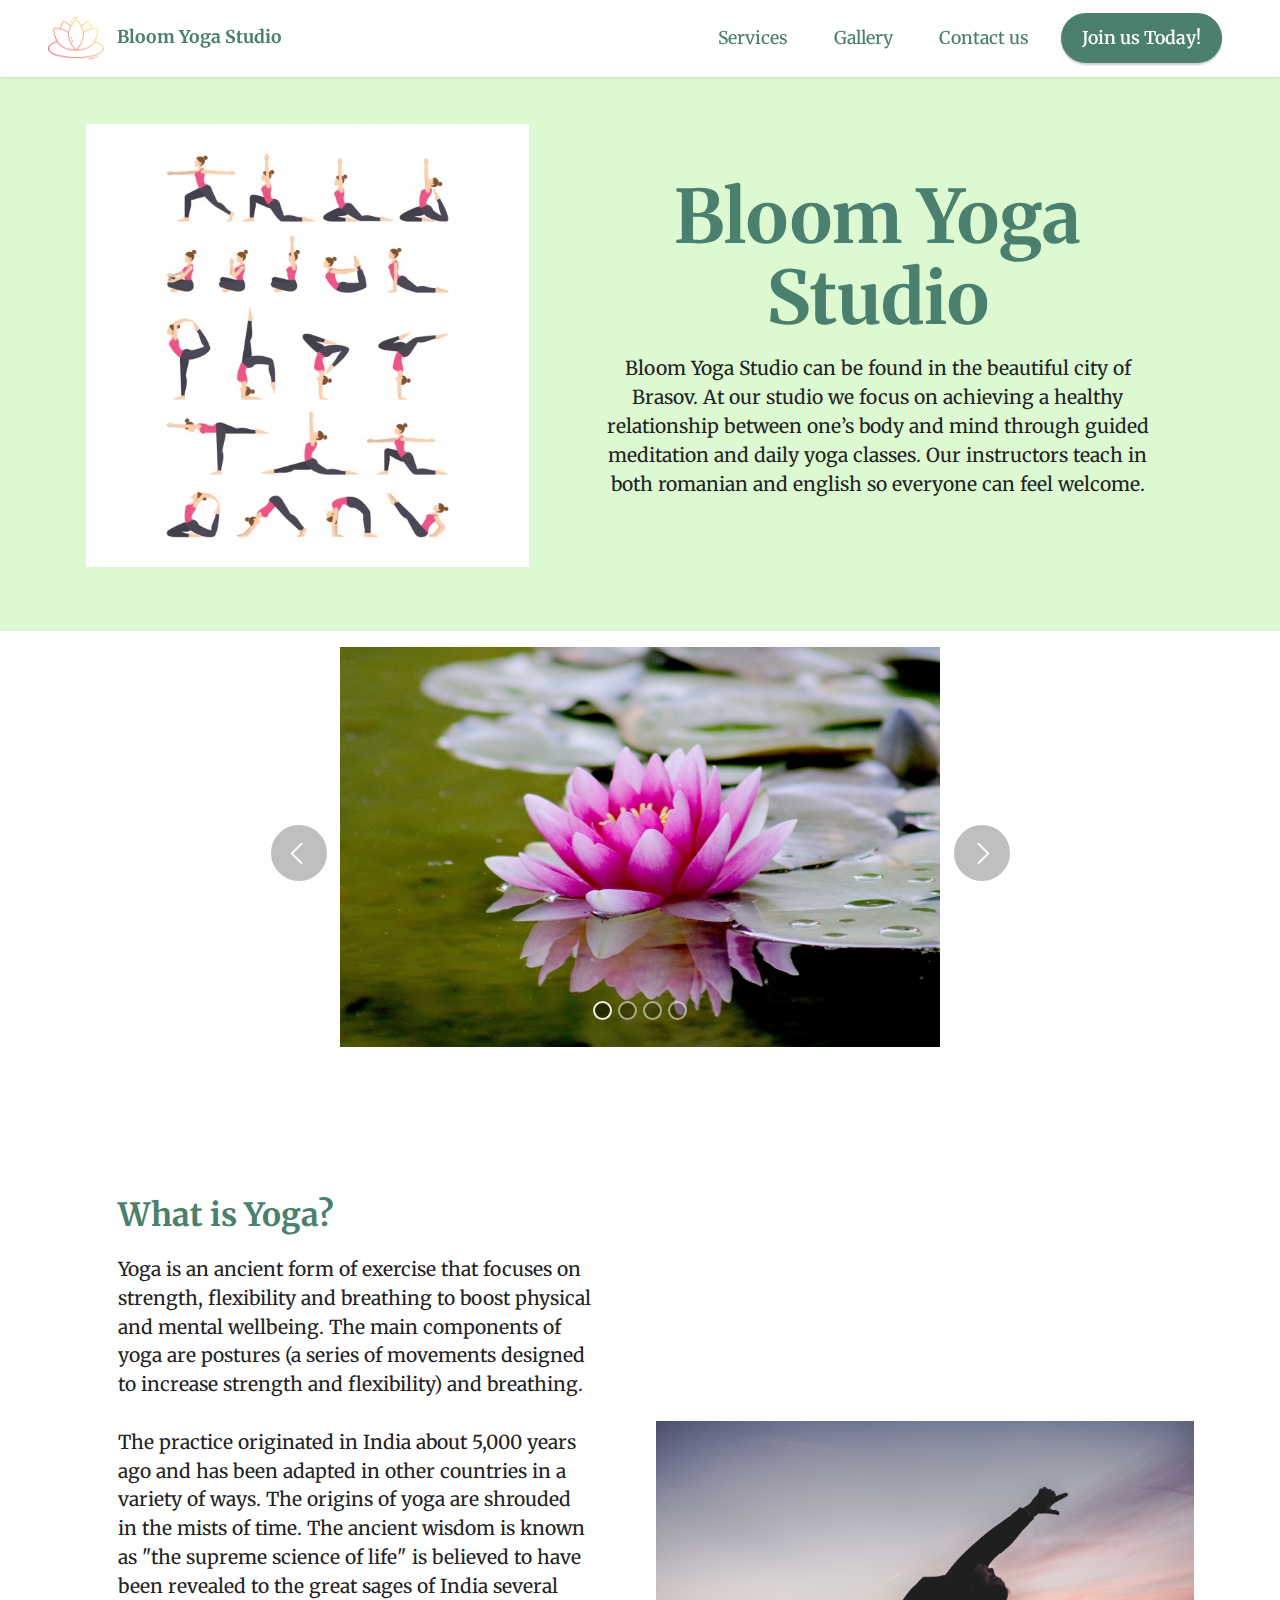
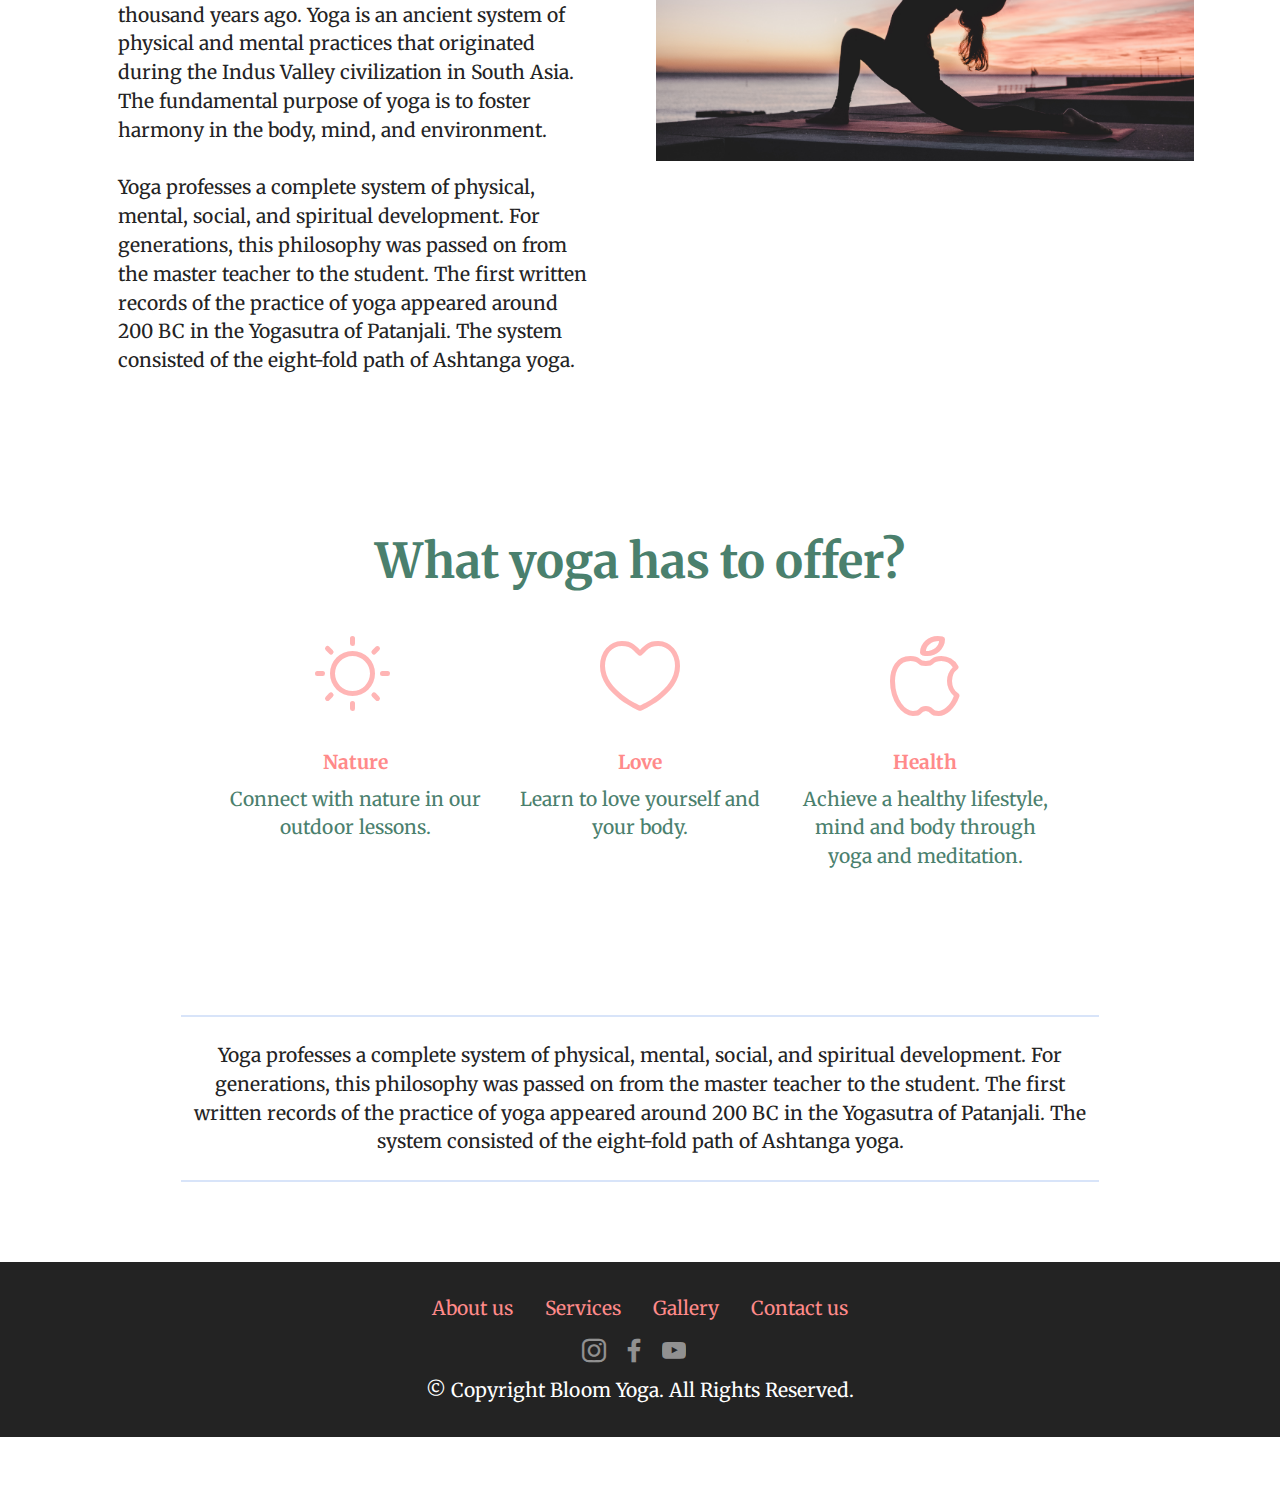
==== index.html @ 07d5ece6 "Add files via upload" ====
<!DOCTYPE html>
<html  >
<head>
  <!-- Site made with Mobirise Website Builder v5.5.8, https://mobirise.com -->
  <meta charset="UTF-8">
  <meta http-equiv="X-UA-Compatible" content="IE=edge">
  <meta name="generator" content="Mobirise v5.5.8, mobirise.com">
  <meta name="viewport" content="width=device-width, initial-scale=1, minimum-scale=1">
  <link rel="shortcut icon" href="assets/images/water-lily-1.png" type="image/x-icon">
  <meta name="description" content="">
  
  
  <title>Home</title>
  <link rel="stylesheet" href="assets/web/assets/mobirise-icons2/mobirise2.css">
  <link rel="stylesheet" href="assets/web/assets/mobirise-icons-bold/mobirise-icons-bold.css">
  <link rel="stylesheet" href="assets/bootstrap/css/bootstrap.min.css">
  <link rel="stylesheet" href="assets/bootstrap/css/bootstrap-grid.min.css">
  <link rel="stylesheet" href="assets/bootstrap/css/bootstrap-reboot.min.css">
  <link rel="stylesheet" href="assets/dropdown/css/style.css">
  <link rel="stylesheet" href="assets/socicon/css/styles.css">
  <link rel="stylesheet" href="assets/theme/css/style.css">
  <link rel="preload" href="https://fonts.googleapis.com/css?family=Merriweather:300,300i,400,400i,700,700i,900,900i&display=swap" as="style" onload="this.onload=null;this.rel='stylesheet'">
  <noscript><link rel="stylesheet" href="https://fonts.googleapis.com/css?family=Merriweather:300,300i,400,400i,700,700i,900,900i&display=swap"></noscript>
  <link rel="preload" as="style" href="assets/mobirise/css/mbr-additional.css"><link rel="stylesheet" href="assets/mobirise/css/mbr-additional.css" type="text/css">
  
  
  
  
</head>
<body>
  
  <section data-bs-version="5.1" class="menu menu2 cid-sU1NS7PxxL" once="menu" id="menu2-5">
    
    <nav class="navbar navbar-dropdown navbar-fixed-top navbar-expand-lg">
        <div class="container-fluid">
            <div class="navbar-brand">
                <span class="navbar-logo">
                    <a href="index.html">
                        <img src="assets/images/water-lily-2.png" alt="logo" style="height: 3.5rem;">
                    </a>
                </span>
                <span class="navbar-caption-wrap"><a class="navbar-caption text-info text-primary display-4" href="index.html">Bloom Yoga Studio</a></span>
            </div>
            <button class="navbar-toggler" type="button" data-toggle="collapse" data-bs-toggle="collapse" data-target="#navbarSupportedContent" data-bs-target="#navbarSupportedContent" aria-controls="navbarNavAltMarkup" aria-expanded="false" aria-label="Toggle navigation">
                <div class="hamburger">
                    <span></span>
                    <span></span>
                    <span></span>
                    <span></span>
                </div>
            </button>
            <div class="collapse navbar-collapse" id="navbarSupportedContent">
                <ul class="navbar-nav nav-dropdown" data-app-modern-menu="true"><li class="nav-item"><a class="nav-link link text-info display-4" href="services.html">
                            Services</a></li><li class="nav-item"><a class="nav-link link text-info display-4" href="page2.html">Gallery</a></li>
                    <li class="nav-item"><a class="nav-link link text-info display-4" href="page3.html">Contact us</a>
                    </li></ul>
                
                <div class="navbar-buttons mbr-section-btn"><a class="btn btn-primary display-4" href="services.html#form2-14">Join us Today!</a></div>
            </div>
        </div>
    </nav>
</section>

<section data-bs-version="5.1" class="header11 cid-sU1NnwanfU" id="header11-1">

    

    

    <div class="container">
        <div class="row justify-content-center">
            <div class="col-12 col-md-5 image-wrapper">
                <img class="w-100" src="assets/images/patratyoga-1.jpg" alt="Yoga">
            </div>
            <div class="col-12 col-md">
                <div class="text-wrapper text-center">
                    <h1 class="mbr-section-title mbr-fonts-style mb-3 display-1"><strong>Bloom Yoga Studio</strong></h1>
                    <p class="mbr-text mbr-fonts-style display-7">Bloom Yoga Studio can be found in the beautiful city of Brasov. At our studio we focus on achieving a healthy relationship between one’s body and mind through guided meditation and daily yoga classes. Our instructors teach in both romanian and english so everyone can feel welcome.</p>
                    
                </div>
            </div>
        </div>
    </div>
</section>

<section data-bs-version="5.1" class="slider2 cid-sUjmebfvHD" id="slider2-e">
    

    
    <div class="container">
        <div class="row justify-content-center">
            <div class="col-12 col-md-9">
                <div class="carousel slide carousel-fade" id="sUqvyqzaUQ" data-interval="5000" data-bs-interval="5000">
                    
                    <ol class="carousel-indicators">
                        <li data-slide-to="0" data-bs-slide-to="0" class="active" data-target="#sUqvyqzaUQ" data-bs-target="#sUqvyqzaUQ"></li><li data-slide-to="1" data-bs-slide-to="1" class="" data-target="#sUqvyqzaUQ" data-bs-target="#sUqvyqzaUQ"></li><li data-slide-to="2" data-bs-slide-to="2" class="" data-target="#sUqvyqzaUQ" data-bs-target="#sUqvyqzaUQ"></li><li data-slide-to="3" data-bs-slide-to="3" class="" data-target="#sUqvyqzaUQ" data-bs-target="#sUqvyqzaUQ"></li>
                        
                        
                    </ol>
                    <div class="carousel-inner">
                        <div class="carousel-item slider-image item active">
                            <div class="item-wrapper">
                                <img class="d-block w-100" src="assets/images/carusel1.jpg" data-slide-to="0" data-bs-slide-to="0">
                                
                            </div>
                        </div><div class="carousel-item slider-image item">
                            <div class="item-wrapper">
                                <img class="d-block w-100" src="assets/images/carusel2.jpg" data-slide-to="1" data-bs-slide-to="1">
                                
                            </div>
                        </div><div class="carousel-item slider-image item">
                            <div class="item-wrapper">
                                <img class="d-block w-100" src="assets/images/carusel3.jpg" data-slide-to="2" data-bs-slide-to="2">
                                
                            </div>
                        </div><div class="carousel-item slider-image item">
                            <div class="item-wrapper">
                                <img class="d-block w-100" src="assets/images/carusel4.jpg" data-slide-to="3" data-bs-slide-to="3">
                                
                            </div>
                        </div>
                        
                        
                    </div>
                    <a class="carousel-control carousel-control-prev" role="button" data-slide="prev" data-bs-slide="prev" href="#sUqvyqzaUQ">
                        <span class="mobi-mbri mobi-mbri-arrow-prev" aria-hidden="true"></span>
                        <span class="sr-only visually-hidden">Previous</span>
                    </a>
                    <a class="carousel-control carousel-control-next" role="button" data-slide="next" data-bs-slide="next" href="#sUqvyqzaUQ">
                        <span class="mobi-mbri mobi-mbri-arrow-next" aria-hidden="true"></span>
                        <span class="sr-only visually-hidden">Next</span>
                    </a>
                </div>
            </div>
        </div>
    </div>
</section>

<section data-bs-version="5.1" class="image2 cid-sU1SPHP1Sl" id="image2-a">
    

    

    <div class="container">
        <div class="row align-items-center">
            <div class="col-12 col-lg-6">
                <div class="image-wrapper">
                    <img src="assets/images/kike-vega-f2qh3yjz6jk-unsplash.jpg" alt="Yoga- Photo by kike vega on Unsplash">
                    
                </div>
            </div>
            <div class="col-12 col-lg">
                <div class="text-wrapper">
                    <h3 class="mbr-section-title mbr-fonts-style mb-3 display-5"><strong>What is Yoga?</strong></h3>
                    <p class="mbr-text mbr-fonts-style display-7">Yoga is an ancient form of exercise that focuses on strength, flexibility and breathing to boost physical and mental wellbeing. The main components of yoga are postures (a series of movements designed to increase strength and flexibility) and breathing.<br><br>The practice originated in India about 5,000 years ago and has been adapted in other countries in a variety of ways. The origins of yoga are shrouded in the mists of time. The ancient wisdom is known as "the supreme science of life" is believed to have been revealed to the great sages of India several thousand years ago. Yoga is an ancient system of physical and mental practices that originated during the Indus Valley civilization in South Asia. The fundamental purpose of yoga is to foster harmony in the body, mind, and environment.
<br>
<br>Yoga professes a complete system of physical, mental, social, and spiritual development. For generations, this philosophy was passed on from the master teacher to the student. The first written records of the practice of yoga appeared around 200 BC in the Yogasutra of Patanjali. The system consisted of the eight-fold path of Ashtanga yoga.<br></p>
                </div>
            </div>
        </div>
    </div>
</section>

<section data-bs-version="5.1" class="features1 cid-sUpK3IxAsG" id="features1-13">
    

    
    <div class="container">
        <div class="row">
            <div class="col-12 col-lg-9">
                <h3 class="mbr-section-title mbr-fonts-style align-center mb-0 display-2"><strong>What yoga has to offer?</strong></h3>
                
            </div>
        </div>
        <div class="row">
            <div class="card col-12 col-md-6 col-lg-3">
                <div class="card-wrapper">
                    <div class="card-box align-center">
                        <div class="iconfont-wrapper">
                            <span class="mbr-iconfont mbrib-sun"></span>
                        </div>
                        <h5 class="card-title mbr-fonts-style display-7"><strong>Nature</strong></h5>
                        <p class="card-text mbr-fonts-style display-7">Connect with nature in our outdoor lessons.</p>
                    </div>
                </div>
            </div>
            <div class="card col-12 col-md-6 col-lg-3">
                <div class="card-wrapper">
                    <div class="card-box align-center">
                        <div class="iconfont-wrapper">
                            <span class="mbr-iconfont mbrib-hearth"></span>
                        </div>
                        <h5 class="card-title mbr-fonts-style display-7"><strong>Love</strong></h5>
                        <p class="card-text mbr-fonts-style display-7">Learn to love yourself and your body.</p>
                    </div>
                </div>
            </div>
            <div class="card col-12 col-md-6 col-lg-3">
                <div class="card-wrapper">
                    <div class="card-box align-center">
                        <div class="iconfont-wrapper">
                            <span class="mbr-iconfont mbrib-apple"></span>
                        </div>
                        <h5 class="card-title mbr-fonts-style display-7"><strong>Health</strong></h5>
                        <p class="card-text mbr-fonts-style display-7">Achieve a healthy lifestyle, mind and body through yoga and meditation.</p>
                    </div>
                </div>
            </div>
            
        </div>
    </div>
</section>

<section data-bs-version="5.1" class="content6 cid-sU1SVq3In4" id="content6-b">
    
    <div class="container">
        <div class="row justify-content-center">
            <div class="col-md-12 col-lg-10">
                <hr class="line">
                <p class="mbr-text align-center mbr-fonts-style my-4 display-7">Yoga professes a complete system of physical, mental, social, and spiritual development. For generations, this philosophy was passed on from the master teacher to the student. The first written records of the practice of yoga appeared around 200 BC in the Yogasutra of Patanjali. The system consisted of the eight-fold path of Ashtanga yoga.</p>
                <hr class="line">
            </div>
        </div>
    </div>
</section>

<section data-bs-version="5.1" class="footer3 cid-sUjy72BoHW" once="footers" id="footer3-t">

    

    

    <div class="container">
        <div class="media-container-row align-center mbr-white">
            <div class="row row-links">
                <ul class="foot-menu">
                    
                    
                    
                    
                    
                <li class="foot-menu-item mbr-fonts-style display-7">
                        <a class="text-danger" href="index.html" target="_blank">About us</a>
                    </li><li class="foot-menu-item mbr-fonts-style display-7">
                        <a class="text-danger" href="services.html" target="_blank">Services</a>
                    </li><li class="foot-menu-item mbr-fonts-style display-7"><a href="page2.html" class="text-danger">Gallery</a></li><li class="foot-menu-item mbr-fonts-style display-7"><a href="page3.html" class="text-danger">Contact us</a><br></li></ul>
            </div>
            <div class="row social-row">
                <div class="social-list align-right pb-2">
                    
                    
                    
                    
                    
                    
                <div class="soc-item">
                        <a href="https://www.instagram.com/yoga/?hl=en" target="_blank">
                            <span class="mbr-iconfont mbr-iconfont-social socicon-instagram socicon"></span>
                        </a>
                    </div><div class="soc-item">
                        <a href="https://www.facebook.com/yogawithadriene" target="_blank">
                            <span class="mbr-iconfont mbr-iconfont-social socicon-facebook socicon"></span>
                        </a>
                    </div><div class="soc-item">
                        <a href="https://www.youtube.com/watch?v=XLk5yks9c_Q" target="_blank">
                            <span class="mbr-iconfont mbr-iconfont-social socicon-youtube socicon"></span>
                        </a>
                    </div></div>
            </div>
            <div class="row row-copirayt">
                <p class="mbr-text mb-0 mbr-fonts-style mbr-white align-center display-7">
                    © Copyright Bloom Yoga. All Rights Reserved.
                </p>
            </div>
        </div>
    </div>
</section><section style="background-color: #fff; font-family: -apple-system, BlinkMacSystemFont, 'Segoe UI', 'Roboto', 'Helvetica Neue', Arial, sans-serif; color:#aaa; font-size:12px; padding: 0; align-items: center; display: flex;"><a href="https://mobirise.site/p" style="flex: 1 1; height: 3rem; padding-left: 1rem;"></a><p style="flex: 0 0 auto; margin:0; padding-right:1rem;"><a href="https://mobirise.site/k" style="color:#aaa;"></a></p></section><script src="assets/bootstrap/js/bootstrap.bundle.min.js"></script>  <script src="assets/smoothscroll/smooth-scroll.js"></script>  <script src="assets/ytplayer/index.js"></script>  <script src="assets/dropdown/js/navbar-dropdown.js"></script>  <script src="assets/theme/js/script.js"></script>  
  
  
</body>
</html>
---- assets/web/assets/mobirise-icons2/mobirise2.css ----
@font-face {
  font-family: 'Moririse2';
  font-display: swap;
  src:  url('mobirise2.eot?f2bix4');
  src:  url('mobirise2.eot?f2bix4#iefix') format('embedded-opentype'),
    url('mobirise2.ttf?f2bix4') format('truetype'),
    url('mobirise2.woff?f2bix4') format('woff'),
    url('mobirise2.svg?f2bix4#mobirise2') format('svg');
  font-weight: normal;
  font-style: normal;
}

[class^="mobi-"], [class*=" mobi-"] {
  /* use !important to prevent issues with browser extensions that change fonts */
  font-family: 'Moririse2' !important;
  speak: none;
  font-style: normal;
  font-weight: normal;
  font-variant: normal;
  text-transform: none;
  line-height: 1;

  /* Better Font Rendering =========== */
  -webkit-font-smoothing: antialiased;
  -moz-osx-font-smoothing: grayscale;
}

.mobi-mbri-add-submenu:before {
  content: "\e900";
}
.mobi-mbri-alert:before {
  content: "\e901";
}
.mobi-mbri-align-center:before {
  content: "\e902";
}
.mobi-mbri-align-justify:before {
  content: "\e903";
}
.mobi-mbri-align-left:before {
  content: "\e904";
}
.mobi-mbri-align-right:before {
  content: "\e905";
}
.mobi-mbri-android:before {
  content: "\e906";
}
.mobi-mbri-apple:before {
  content: "\e907";
}
.mobi-mbri-arrow-down:before {
  content: "\e908";
}
.mobi-mbri-arrow-next:before {
  content: "\e909";
}
.mobi-mbri-arrow-prev:before {
  content: "\e90a";
}
.mobi-mbri-arrow-up:before {
  content: "\e90b";
}
.mobi-mbri-bold:before {
  content: "\e90c";
}
.mobi-mbri-bookmark:before {
  content: "\e90d";
}
.mobi-mbri-bootstrap:before {
  content: "\e90e";
}
.mobi-mbri-briefcase:before {
  content: "\e90f";
}
.mobi-mbri-browse:before {
  content: "\e910";
}
.mobi-mbri-bulleted-list:before {
  content: "\e911";
}
.mobi-mbri-calendar:before {
  content: "\e912";
}
.mobi-mbri-camera:before {
  content: "\e913";
}
.mobi-mbri-cart-add:before {
  content: "\e914";
}
.mobi-mbri-cart-full:before {
  content: "\e915";
}
.mobi-mbri-cash:before {
  content: "\e916";
}
.mobi-mbri-change-style:before {
  content: "\e917";
}
.mobi-mbri-chat:before {
  content: "\e918";
}
.mobi-mbri-clock:before {
  content: "\e919";
}
.mobi-mbri-close:before {
  content: "\e91a";
}
.mobi-mbri-cloud:before {
  content: "\e91b";
}
.mobi-mbri-code:before {
  content: "\e91c";
}
.mobi-mbri-contact-form:before {
  content: "\e91d";
}
.mobi-mbri-credit-card:before {
  content: "\e91e";
}
.mobi-mbri-cursor-click:before {
  content: "\e91f";
}
.mobi-mbri-cust-feedback:before {
  content: "\e920";
}
.mobi-mbri-database:before {
  content: "\e921";
}
.mobi-mbri-delivery:before {
  content: "\e922";
}
.mobi-mbri-desktop:before {
  content: "\e923";
}
.mobi-mbri-devices:before {
  content: "\e924";
}
.mobi-mbri-down:before {
  content: "\e925";
}
.mobi-mbri-download-2:before {
  content: "\e926";
}
.mobi-mbri-download:before {
  content: "\e927";
}
.mobi-mbri-drag-n-drop-2:before {
  content: "\e928";
}
.mobi-mbri-drag-n-drop:before {
  content: "\e929";
}
.mobi-mbri-edit-2:before {
  content: "\e92a";
}
.mobi-mbri-edit:before {
  content: "\e92b";
}
.mobi-mbri-error:before {
  content: "\e92c";
}
.mobi-mbri-extension:before {
  content: "\e92d";
}
.mobi-mbri-features:before {
  content: "\e92e";
}
.mobi-mbri-file:before {
  content: "\e92f";
}
.mobi-mbri-flag:before {
  content: "\e930";
}
.mobi-mbri-folder:before {
  content: "\e931";
}
.mobi-mbri-gift:before {
  content: "\e932";
}
.mobi-mbri-github:before {
  content: "\e933";
}
.mobi-mbri-globe-2:before {
  content: "\e934";
}
.mobi-mbri-globe:before {
  content: "\e935";
}
.mobi-mbri-growing-chart:before {
  content: "\e936";
}
.mobi-mbri-hearth:before {
  content: "\e937";
}
.mobi-mbri-help:before {
  content: "\e938";
}
.mobi-mbri-home:before {
  content: "\e939";
}
.mobi-mbri-hot-cup:before {
  content: "\e93a";
}
.mobi-mbri-idea:before {
  content: "\e93b";
}
.mobi-mbri-image-gallery:before {
  content: "\e93c";
}
.mobi-mbri-image-slider:before {
  content: "\e93d";
}
.mobi-mbri-info:before {
  content: "\e93e";
}
.mobi-mbri-italic:before {
  content: "\e93f";
}
.mobi-mbri-key:before {
  content: "\e940";
}
.mobi-mbri-laptop:before {
  content: "\e941";
}
.mobi-mbri-layers:before {
  content: "\e942";
}
.mobi-mbri-left-right:before {
  content: "\e943";
}
.mobi-mbri-left:before {
  content: "\e944";
}
.mobi-mbri-letter:before {
  content: "\e945";
}
.mobi-mbri-like:before {
  content: "\e946";
}
.mobi-mbri-link:before {
  content: "\e947";
}
.mobi-mbri-lock:before {
  content: "\e948";
}
.mobi-mbri-login:before {
  content: "\e949";
}
.mobi-mbri-logout:before {
  content: "\e94a";
}
.mobi-mbri-magic-stick:before {
  content: "\e94b";
}
.mobi-mbri-map-pin:before {
  content: "\e94c";
}
.mobi-mbri-menu:before {
  content: "\e94d";
}
.mobi-mbri-mobile-2:before {
  content: "\e94e";
}
.mobi-mbri-mobile-horizontal:before {
  content: "\e94f";
}
.mobi-mbri-mobile:before {
  content: "\e950";
}
.mobi-mbri-mobirise:before {
  content: "\e951";
}
.mobi-mbri-more-horizontal:before {
  content: "\e952";
}
.mobi-mbri-more-vertical:before {
  content: "\e953";
}
.mobi-mbri-music:before {
  content: "\e954";
}
.mobi-mbri-new-file:before {
  content: "\e955";
}
.mobi-mbri-numbered-list:before {
  content: "\e956";
}
.mobi-mbri-opened-folder:before {
  content: "\e957";
}
.mobi-mbri-pages:before {
  content: "\e958";
}
.mobi-mbri-paper-plane:before {
  content: "\e959";
}
.mobi-mbri-paperclip:before {
  content: "\e95a";
}
.mobi-mbri-phone:before {
  content: "\e95b";
}
.mobi-mbri-photo:before {
  content: "\e95c";
}
.mobi-mbri-photos:before {
  content: "\e95d";
}
.mobi-mbri-pin:before {
  content: "\e95e";
}
.mobi-mbri-play:before {
  content: "\e95f";
}
.mobi-mbri-plus:before {
  content: "\e960";
}
.mobi-mbri-preview:before {
  content: "\e961";
}
.mobi-mbri-print:before {
  content: "\e962";
}
.mobi-mbri-protect:before {
  content: "\e963";
}
.mobi-mbri-question:before {
  content: "\e964";
}
.mobi-mbri-quote-left:before {
  content: "\e965";
}
.mobi-mbri-quote-right:before {
  content: "\e966";
}
.mobi-mbri-redo:before {
  content: "\e967";
}
.mobi-mbri-refresh:before {
  content: "\e968";
}
.mobi-mbri-responsive-2:before {
  content: "\e969";
}
.mobi-mbri-responsive:before {
  content: "\e96a";
}
.mobi-mbri-right:before {
  content: "\e96b";
}
.mobi-mbri-rocket:before {
  content: "\e96c";
}
.mobi-mbri-sad-face:before {
  content: "\e96d";
}
.mobi-mbri-sale:before {
  content: "\e96e";
}
.mobi-mbri-save:before {
  content: "\e96f";
}
.mobi-mbri-search:before {
  content: "\e970";
}
.mobi-mbri-setting-2:before {
  content: "\e971";
}
.mobi-mbri-setting-3:before {
  content: "\e972";
}
.mobi-mbri-setting:before {
  content: "\e973";
}
.mobi-mbri-share:before {
  content: "\e974";
}
.mobi-mbri-shopping-bag:before {
  content: "\e975";
}
.mobi-mbri-shopping-basket:before {
  content: "\e976";
}
.mobi-mbri-shopping-cart:before {
  content: "\e977";
}
.mobi-mbri-sites:before {
  content: "\e978";
}
.mobi-mbri-smile-face:before {
  content: "\e979";
}
.mobi-mbri-speed:before {
  content: "\e97a";
}
.mobi-mbri-star:before {
  content: "\e97b";
}
.mobi-mbri-success:before {
  content: "\e97c";
}
.mobi-mbri-sun:before {
  content: "\e97d";
}
.mobi-mbri-sun2:before {
  content: "\e97e";
}
.mobi-mbri-tablet-vertical:before {
  content: "\e97f";
}
.mobi-mbri-tablet:before {
  content: "\e980";
}
.mobi-mbri-target:before {
  content: "\e981";
}
.mobi-mbri-timer:before {
  content: "\e982";
}
.mobi-mbri-to-ftp:before {
  content: "\e983";
}
.mobi-mbri-to-local-drive:before {
  content: "\e984";
}
.mobi-mbri-touch-swipe:before {
  content: "\e985";
}
.mobi-mbri-touch:before {
  content: "\e986";
}
.mobi-mbri-trash:before {
  content: "\e987";
}
.mobi-mbri-underline:before {
  content: "\e988";
}
.mobi-mbri-undo:before {
  content: "\e989";
}
.mobi-mbri-unlink:before {
  content: "\e98a";
}
.mobi-mbri-unlock:before {
  content: "\e98b";
}
.mobi-mbri-up-down:before {
  content: "\e98c";
}
.mobi-mbri-up:before {
  content: "\e98d";
}
.mobi-mbri-update:before {
  content: "\e98e";
}
.mobi-mbri-upload-2:before {
  content: "\e98f";
}
.mobi-mbri-upload:before {
  content: "\e990";
}
.mobi-mbri-user-2:before {
  content: "\e991";
}
.mobi-mbri-user:before {
  content: "\e992";
}
.mobi-mbri-users:before {
  content: "\e993";
}
.mobi-mbri-video-play:before {
  content: "\e994";
}
.mobi-mbri-video:before {
  content: "\e995";
}
.mobi-mbri-watch:before {
  content: "\e996";
}
.mobi-mbri-website-theme-2:before {
  content: "\e997";
}
.mobi-mbri-website-theme:before {
  content: "\e998";
}
.mobi-mbri-wifi:before {
  content: "\e999";
}
.mobi-mbri-windows:before {
  content: "\e99a";
}
.mobi-mbri-zoom-in:before {
  content: "\e99b";
}
.mobi-mbri-zoom-out:before {
  content: "\e99c";
}
---- assets/web/assets/mobirise-icons-bold/mobirise-icons-bold.css ----
@font-face {
  font-family: 'mobirise-icons-bold';
  font-display: swap;
  src:  url('mobirise-icons-bold.eot?m1l4yr');
  src:  url('mobirise-icons-bold.eot?m1l4yr#iefix') format('embedded-opentype'),
    url('mobirise-icons-bold.ttf?m1l4yr') format('truetype'),
    url('mobirise-icons-bold.woff?m1l4yr') format('woff'),
    url('mobirise-icons-bold.svg?m1l4yr#mobirise-icons-bold') format('svg');
  font-weight: normal;
  font-style: normal;
}

[class^="mbrib-"], [class*="mbrib-"] {
  /* use !important to prevent issues with browser extensions that change fonts */
  font-family: 'mobirise-icons-bold' !important;
  speak: none;
  font-style: normal;
  font-weight: normal;
  font-variant: normal;
  text-transform: none;
  line-height: 1;

  /* Better Font Rendering =========== */
  -webkit-font-smoothing: antialiased;
  -moz-osx-font-smoothing: grayscale;
}

.mbrib-add-submenu:before {
  content: "\e900";
}
.mbrib-alert:before {
  content: "\e901";
}
.mbrib-align-center:before {
  content: "\e902";
}
.mbrib-align-justify:before {
  content: "\e903";
}
.mbrib-align-left:before {
  content: "\e904";
}
.mbrib-align-right:before {
  content: "\e905";
}
.mbrib-android:before {
  content: "\e906";
}
.mbrib-apple:before {
  content: "\e907";
}
.mbrib-arrow-down:before {
  content: "\e908";
}
.mbrib-arrow-next:before {
  content: "\e909";
}
.mbrib-arrow-prev:before {
  content: "\e90a";
}
.mbrib-arrow-up:before {
  content: "\e90b";
}
.mbrib-bold:before {
  content: "\e90c";
}
.mbrib-bookmark:before {
  content: "\e90d";
}
.mbrib-bootstrap:before {
  content: "\e90e";
}
.mbrib-briefcase:before {
  content: "\e90f";
}
.mbrib-browse:before {
  content: "\e910";
}
.mbrib-bulleted-list:before {
  content: "\e911";
}
.mbrib-calendar:before {
  content: "\e912";
}
.mbrib-camera:before {
  content: "\e913";
}
.mbrib-cart-add:before {
  content: "\e914";
}
.mbrib-cart-full:before {
  content: "\e915";
}
.mbrib-cash:before {
  content: "\e916";
}
.mbrib-change-style:before {
  content: "\e917";
}
.mbrib-chat:before {
  content: "\e918";
}
.mbrib-clock:before {
  content: "\e919";
}
.mbrib-close:before {
  content: "\e91a";
}
.mbrib-cloud:before {
  content: "\e91b";
}
.mbrib-code:before {
  content: "\e91c";
}
.mbrib-contact-form:before {
  content: "\e91d";
}
.mbrib-credit-card:before {
  content: "\e91e";
}
.mbrib-cursor-click:before {
  content: "\e91f";
}
.mbrib-cust-feedback:before {
  content: "\e920";
}
.mbrib-database:before {
  content: "\e921";
}
.mbrib-delivery:before {
  content: "\e922";
}
.mbrib-desktop:before {
  content: "\e923";
}
.mbrib-devices:before {
  content: "\e924";
}
.mbrib-down:before {
  content: "\e925";
}
.mbrib-download:before {
  content: "\e926";
}
.mbrib-drag-n-drop:before {
  content: "\e927";
}
.mbrib-drag-n-drop2:before {
  content: "\e928";
}
.mbrib-edit:before {
  content: "\e929";
}
.mbrib-edit2:before {
  content: "\e92a";
}
.mbrib-error:before {
  content: "\e92b";
}
.mbrib-extension:before {
  content: "\e92c";
}
.mbrib-features:before {
  content: "\e92d";
}
.mbrib-file:before {
  content: "\e92e";
}
.mbrib-flag:before {
  content: "\e92f";
}
.mbrib-folder:before {
  content: "\e930";
}
.mbrib-gift:before {
  content: "\e931";
}
.mbrib-github:before {
  content: "\e932";
}
.mbrib-globe-2:before {
  content: "\e933";
}
.mbrib-globe:before {
  content: "\e934";
}
.mbrib-growing-chart:before {
  content: "\e935";
}
.mbrib-hearth:before {
  content: "\e936";
}
.mbrib-help:before {
  content: "\e937";
}
.mbrib-home:before {
  content: "\e938";
}
.mbrib-hot-cup:before {
  content: "\e939";
}
.mbrib-idea:before {
  content: "\e93a";
}
.mbrib-image-gallery:before {
  content: "\e93b";
}
.mbrib-image-slider:before {
  content: "\e93c";
}
.mbrib-info:before {
  content: "\e93d";
}
.mbrib-italic:before {
  content: "\e93e";
}
.mbrib-key:before {
  content: "\e93f";
}
.mbrib-laptop:before {
  content: "\e940";
}
.mbrib-layers:before {
  content: "\e941";
}
.mbrib-left-right:before {
  content: "\e942";
}
.mbrib-left:before {
  content: "\e943";
}
.mbrib-letter:before {
  content: "\e944";
}
.mbrib-like:before {
  content: "\e945";
}
.mbrib-link:before {
  content: "\e946";
}
.mbrib-lock:before {
  content: "\e947";
}
.mbrib-login:before {
  content: "\e948";
}
.mbrib-logout:before {
  content: "\e949";
}
.mbrib-magic-stick:before {
  content: "\e94a";
}
.mbrib-map-pin:before {
  content: "\e94b";
}
.mbrib-menu:before {
  content: "\e94c";
}
.mbrib-mobile:before {
  content: "\e94d";
}
.mbrib-mobile2:before {
  content: "\e94e";
}
.mbrib-mobirise:before {
  content: "\e94f";
}
.mbrib-more-horizontal:before {
  content: "\e950";
}
.mbrib-more-vertical:before {
  content: "\e951";
}
.mbrib-music:before {
  content: "\e952";
}
.mbrib-new-file:before {
  content: "\e953";
}
.mbrib-numbered-list:before {
  content: "\e954";
}
.mbrib-opened-folder:before {
  content: "\e955";
}
.mbrib-pages:before {
  content: "\e956";
}
.mbrib-paper-plane:before {
  content: "\e957";
}
.mbrib-paperclip:before {
  content: "\e958";
}
.mbrib-photo:before {
  content: "\e959";
}
.mbrib-photos:before {
  content: "\e95a";
}
.mbrib-pin:before {
  content: "\e95b";
}
.mbrib-play:before {
  content: "\e95c";
}
.mbrib-plus:before {
  content: "\e95d";
}
.mbrib-preview:before {
  content: "\e95e";
}
.mbrib-print:before {
  content: "\e95f";
}
.mbrib-protect:before {
  content: "\e960";
}
.mbrib-question:before {
  content: "\e961";
}
.mbrib-quote-left:before {
  content: "\e962";
}
.mbrib-quote-right:before {
  content: "\e963";
}
.mbrib-redo:before {
  content: "\e964";
}
.mbrib-refresh:before {
  content: "\e965";
}
.mbrib-responsive:before {
  content: "\e966";
}
.mbrib-right:before {
  content: "\e967";
}
.mbrib-rocket:before {
  content: "\e968";
}
.mbrib-sad-face:before {
  content: "\e969";
}
.mbrib-sale:before {
  content: "\e96a";
}
.mbrib-save:before {
  content: "\e96b";
}
.mbrib-search:before {
  content: "\e96c";
}
.mbrib-setting:before {
  content: "\e96d";
}
.mbrib-setting2:before {
  content: "\e96e";
}
.mbrib-setting3:before {
  content: "\e96f";
}
.mbrib-share:before {
  content: "\e970";
}
.mbrib-shopping-bag:before {
  content: "\e971";
}
.mbrib-shopping-basket:before {
  content: "\e972";
}
.mbrib-shopping-cart:before {
  content: "\e973";
}
.mbrib-sites:before {
  content: "\e974";
}
.mbrib-smile-face:before {
  content: "\e975";
}
.mbrib-speed:before {
  content: "\e976";
}
.mbrib-star:before {
  content: "\e977";
}
.mbrib-success:before {
  content: "\e978";
}
.mbrib-sun:before {
  content: "\e979";
}
.mbrib-sun2:before {
  content: "\e97a";
}
.mbrib-tablet-vertical:before {
  content: "\e97b";
}
.mbrib-tablet:before {
  content: "\e97c";
}
.mbrib-target:before {
  content: "\e97d";
}
.mbrib-timer:before {
  content: "\e97e";
}
.mbrib-to-ftp:before {
  content: "\e97f";
}
.mbrib-to-local-drive:before {
  content: "\e980";
}
.mbrib-touch-swipe:before {
  content: "\e981";
}
.mbrib-touch:before {
  content: "\e982";
}
.mbrib-trash:before {
  content: "\e983";
}
.mbrib-underline:before {
  content: "\e984";
}
.mbrib-undo:before {
  content: "\e985";
}
.mbrib-unlink:before {
  content: "\e986";
}
.mbrib-unlock:before {
  content: "\e987";
}
.mbrib-up-down:before {
  content: "\e988";
}
.mbrib-up:before {
  content: "\e989";
}
.mbrib-update:before {
  content: "\e98a";
}
.mbrib-upload:before {
  content: "\e98b";
}
.mbrib-user:before {
  content: "\e98c";
}
.mbrib-user2:before {
  content: "\e98d";
}
.mbrib-users:before {
  content: "\e98e";
}
.mbrib-video-play:before {
  content: "\e98f";
}
.mbrib-video:before {
  content: "\e990";
}
.mbrib-watch:before {
  content: "\e991";
}
.mbrib-website-theme:before {
  content: "\e992";
}
.mbrib-wifi:before {
  content: "\e993";
}
.mbrib-windows:before {
  content: "\e994";
}
.mbrib-zoom-out:before {
  content: "\e995";
}
---- assets/dropdown/css/style.css ----
.navbar-dropdown {
  left: 0;
  padding: 0;
  position: absolute;
  right: 0;
  top: 0;
  transition: all 0.45s ease;
  z-index: 1030;
  background: #282828; }
  .navbar-dropdown .navbar-logo {
    margin-right: 0.8rem;
    transition: margin 0.3s ease-in-out;
    vertical-align: middle; }
    .navbar-dropdown .navbar-logo img {
      height: 3.125rem;
      transition: all 0.3s ease-in-out; }
    .navbar-dropdown .navbar-logo.mbr-iconfont {
      font-size: 3.125rem;
      line-height: 3.125rem; }
  .navbar-dropdown .navbar-caption {
    font-weight: 700;
    white-space: normal;
    vertical-align: -4px;
    line-height: 3.125rem !important; }
    .navbar-dropdown .navbar-caption, .navbar-dropdown .navbar-caption:hover {
      color: inherit;
      text-decoration: none; }
  .navbar-dropdown .mbr-iconfont + .navbar-caption {
    vertical-align: -1px; }
  .navbar-dropdown.navbar-fixed-top {
    position: fixed; }
  .navbar-dropdown .navbar-brand span {
    vertical-align: -4px; }
  .navbar-dropdown.bg-color.transparent {
    background: none; }
  .navbar-dropdown.navbar-short .navbar-brand {
    padding: 0.625rem 0; }
    .navbar-dropdown.navbar-short .navbar-brand span {
      vertical-align: -1px; }
  .navbar-dropdown.navbar-short .navbar-caption {
    line-height: 2.375rem !important;
    vertical-align: -2px; }
  .navbar-dropdown.navbar-short .navbar-logo {
    margin-right: 0.5rem; }
    .navbar-dropdown.navbar-short .navbar-logo img {
      height: 2.375rem; }
    .navbar-dropdown.navbar-short .navbar-logo.mbr-iconfont {
      font-size: 2.375rem;
      line-height: 2.375rem; }
  .navbar-dropdown.navbar-short .mbr-table-cell {
    height: 3.625rem; }
  .navbar-dropdown .navbar-close {
    left: 0.6875rem;
    position: fixed;
    top: 0.75rem;
    z-index: 1000; }
  .navbar-dropdown .hamburger-icon {
    content: "";
    display: inline-block;
    vertical-align: middle;
    width: 16px;
    -webkit-box-shadow: 0 -6px 0 1px #282828,0 0 0 1px #282828,0 6px 0 1px #282828;
    -moz-box-shadow: 0 -6px 0 1px #282828,0 0 0 1px #282828,0 6px 0 1px #282828;
    box-shadow: 0 -6px 0 1px #282828,0 0 0 1px #282828,0 6px 0 1px #282828; }

.dropdown-menu .dropdown-toggle[data-toggle="dropdown-submenu"]::after {
  border-bottom: 0.35em solid transparent;
  border-left: 0.35em solid;
  border-right: 0;
  border-top: 0.35em solid transparent;
  margin-left: 0.3rem; }

.dropdown-menu .dropdown-item:focus {
  outline: 0; }

.nav-dropdown {
  font-size: 0.75rem;
  font-weight: 500;
  height: auto !important; }
  .nav-dropdown .nav-btn {
    padding-left: 1rem; }
  .nav-dropdown .link {
    margin: .667em 1.667em;
    font-weight: 500;
    padding: 0;
    transition: color .2s ease-in-out; }
    .nav-dropdown .link.dropdown-toggle {
      margin-right: 2.583em; }
      .nav-dropdown .link.dropdown-toggle::after {
        margin-left: .25rem;
        border-top: 0.35em solid;
        border-right: 0.35em solid transparent;
        border-left: 0.35em solid transparent;
        border-bottom: 0; }
      .nav-dropdown .link.dropdown-toggle[aria-expanded="true"] {
        margin: 0;
        padding: 0.667em 3.263em  0.667em 1.667em; }
  .nav-dropdown .link::after,
  .nav-dropdown .dropdown-item::after {
    color: inherit; }
  .nav-dropdown .btn {
    font-size: 0.75rem;
    font-weight: 700;
    letter-spacing: 0;
    margin-bottom: 0;
    padding-left: 1.25rem;
    padding-right: 1.25rem; }
  .nav-dropdown .dropdown-menu {
    border-radius: 0;
    border: 0;
    left: 0;
    margin: 0;
    padding-bottom: 1.25rem;
    padding-top: 1.25rem;
    position: relative; }
  .nav-dropdown .dropdown-submenu {
    margin-left: 0.125rem;
    top: 0; }
  .nav-dropdown .dropdown-item {
    font-weight: 500;
    line-height: 2;
    padding: 0.3846em 4.615em 0.3846em 1.5385em;
    position: relative;
    transition: color .2s ease-in-out, background-color .2s ease-in-out; }
    .nav-dropdown .dropdown-item::after {
      margin-top: -0.3077em;
      position: absolute;
      right: 1.1538em;
      top: 50%; }
    .nav-dropdown .dropdown-item:focus, .nav-dropdown .dropdown-item:hover {
      background: none; }

@media (max-width: 767px) {
  .nav-dropdown.navbar-toggleable-sm {
    bottom: 0;
    display: none;
    left: 0;
    overflow-x: hidden;
    position: fixed;
    top: 0;
    transform: translateX(-100%);
    -ms-transform: translateX(-100%);
    -webkit-transform: translateX(-100%);
    width: 18.75rem;
    z-index: 999; } }
.nav-dropdown.navbar-toggleable-xl {
  bottom: 0;
  display: none;
  left: 0;
  overflow-x: hidden;
  position: fixed;
  top: 0;
  transform: translateX(-100%);
  -ms-transform: translateX(-100%);
  -webkit-transform: translateX(-100%);
  width: 18.75rem;
  z-index: 999; }

.nav-dropdown-sm {
  display: block !important;
  overflow-x: hidden;
  overflow: auto;
  padding-top: 3.875rem; }
  .nav-dropdown-sm::after {
    content: "";
    display: block;
    height: 3rem;
    width: 100%; }
  .nav-dropdown-sm.collapse.in ~ .navbar-close {
    display: block !important; }
  .nav-dropdown-sm.collapsing, .nav-dropdown-sm.collapse.in {
    transform: translateX(0);
    -ms-transform: translateX(0);
    -webkit-transform: translateX(0);
    transition: all 0.25s ease-out;
    -webkit-transition: all 0.25s ease-out;
    background: #282828; }
  .nav-dropdown-sm.collapsing[aria-expanded="false"] {
    transform: translateX(-100%);
    -ms-transform: translateX(-100%);
    -webkit-transform: translateX(-100%); }
  .nav-dropdown-sm .nav-item {
    display: block;
    margin-left: 0 !important;
    padding-left: 0; }
  .nav-dropdown-sm .link,
  .nav-dropdown-sm .dropdown-item {
    border-top: 1px dotted rgba(255, 255, 255, 0.1);
    font-size: 0.8125rem;
    line-height: 1.6;
    margin: 0 !important;
    padding: 0.875rem 2.4rem 0.875rem 1.5625rem !important;
    position: relative;
    white-space: normal; }
    .nav-dropdown-sm .link:focus, .nav-dropdown-sm .link:hover,
    .nav-dropdown-sm .dropdown-item:focus,
    .nav-dropdown-sm .dropdown-item:hover {
      background: rgba(0, 0, 0, 0.2) !important;
      color: #c0a375; }
  .nav-dropdown-sm .nav-btn {
    position: relative;
    padding: 1.5625rem 1.5625rem 0 1.5625rem; }
    .nav-dropdown-sm .nav-btn::before {
      border-top: 1px dotted rgba(255, 255, 255, 0.1);
      content: "";
      left: 0;
      position: absolute;
      top: 0;
      width: 100%; }
    .nav-dropdown-sm .nav-btn + .nav-btn {
      padding-top: 0.625rem; }
      .nav-dropdown-sm .nav-btn + .nav-btn::before {
        display: none; }
  .nav-dropdown-sm .btn {
    padding: 0.625rem 0; }
  .nav-dropdown-sm .dropdown-toggle[data-toggle="dropdown-submenu"]::after {
    margin-left: .25rem;
    border-top: 0.35em solid;
    border-right: 0.35em solid transparent;
    border-left: 0.35em solid transparent;
    border-bottom: 0; }
  .nav-dropdown-sm .dropdown-toggle[data-toggle="dropdown-submenu"][aria-expanded="true"]::after {
    border-top: 0;
    border-right: 0.35em solid transparent;
    border-left: 0.35em solid transparent;
    border-bottom: 0.35em solid; }
  .nav-dropdown-sm .dropdown-menu {
    margin: 0;
    padding: 0;
    position: relative;
    top: 0;
    left: 0;
    width: 100%;
    border: 0;
    float: none;
    border-radius: 0;
    background: none; }
  .nav-dropdown-sm .dropdown-submenu {
    left: 100%;
    margin-left: 0.125rem;
    margin-top: -1.25rem;
    top: 0; }

.navbar-toggleable-sm .nav-dropdown .dropdown-menu {
  position: absolute; }

.navbar-toggleable-sm .nav-dropdown .dropdown-submenu {
  left: 100%;
  margin-left: 0.125rem;
  margin-top: -1.25rem;
  top: 0; }

.navbar-toggleable-sm.opened .nav-dropdown .dropdown-menu {
  position: relative; }

.navbar-toggleable-sm.opened .nav-dropdown .dropdown-submenu {
  left: 0;
  margin-left: 00rem;
  margin-top: 0rem;
  top: 0; }

.is-builder .nav-dropdown.collapsing {
  transition: none !important; }
---- assets/socicon/css/styles.css ----
@charset "UTF-8";

@font-face {
  font-family: 'Socicon';
  src:  url('../fonts/socicon.eot');
  src:  url('../fonts/socicon.eot?#iefix') format('embedded-opentype'),
    url('../fonts/socicon.woff2') format('woff2'),
    url('../fonts/socicon.ttf') format('truetype'),
    url('../fonts/socicon.woff') format('woff'),
    url('../fonts/socicon.svg#socicon') format('svg');
  font-weight: normal;
  font-style: normal;
  font-display: swap;
}

[data-icon]:before {
  font-family: "socicon" !important;
  content: attr(data-icon);
  font-style: normal !important;
  font-weight: normal !important;
  font-variant: normal !important;
  text-transform: none !important;
  speak: none;
  line-height: 1;
  -webkit-font-smoothing: antialiased;
  -moz-osx-font-smoothing: grayscale;
}

[class^="socicon-"], [class*=" socicon-"] {
  /* use !important to prevent issues with browser extensions that change fonts */
  font-family: 'Socicon' !important;
  speak: none;
  font-style: normal;
  font-weight: normal;
  font-variant: normal;
  text-transform: none;
  line-height: 1;

  /* Better Font Rendering =========== */
  -webkit-font-smoothing: antialiased;
  -moz-osx-font-smoothing: grayscale;
}

.socicon-eitaa:before {
  content: "\e97c";
}
.socicon-soroush:before {
  content: "\e97d";
}
.socicon-bale:before {
  content: "\e97e";
}
.socicon-zazzle:before {
  content: "\e97b";
}
.socicon-society6:before {
  content: "\e97a";
}
.socicon-redbubble:before {
  content: "\e979";
}
.socicon-avvo:before {
  content: "\e978";
}
.socicon-stitcher:before {
  content: "\e977";
}
.socicon-googlehangouts:before {
  content: "\e974";
}
.socicon-dlive:before {
  content: "\e975";
}
.socicon-vsco:before {
  content: "\e976";
}
.socicon-flipboard:before {
  content: "\e973";
}
.socicon-ubuntu:before {
  content: "\e958";
}
.socicon-artstation:before {
  content: "\e959";
}
.socicon-invision:before {
  content: "\e95a";
}
.socicon-torial:before {
  content: "\e95b";
}
.socicon-collectorz:before {
  content: "\e95c";
}
.socicon-seenthis:before {
  content: "\e95d";
}
.socicon-googleplaymusic:before {
  content: "\e95e";
}
.socicon-debian:before {
  content: "\e95f";
}
.socicon-filmfreeway:before {
  content: "\e960";
}
.socicon-gnome:before {
  content: "\e961";
}
.socicon-itchio:before {
  content: "\e962";
}
.socicon-jamendo:before {
  content: "\e963";
}
.socicon-mix:before {
  content: "\e964";
}
.socicon-sharepoint:before {
  content: "\e965";
}
.socicon-tinder:before {
  content: "\e966";
}
.socicon-windguru:before {
  content: "\e967";
}
.socicon-cdbaby:before {
  content: "\e968";
}
.socicon-elementaryos:before {
  content: "\e969";
}
.socicon-stage32:before {
  content: "\e96a";
}
.socicon-tiktok:before {
  content: "\e96b";
}
.socicon-gitter:before {
  content: "\e96c";
}
.socicon-letterboxd:before {
  content: "\e96d";
}
.socicon-threema:before {
  content: "\e96e";
}
.socicon-splice:before {
  content: "\e96f";
}
.socicon-metapop:before {
  content: "\e970";
}
.socicon-naver:before {
  content: "\e971";
}
.socicon-remote:before {
  content: "\e972";
}
.socicon-internet:before {
  content: "\e957";
}
.socicon-moddb:before {
  content: "\e94b";
}
.socicon-indiedb:before {
  content: "\e94c";
}
.socicon-traxsource:before {
  content: "\e94d";
}
.socicon-gamefor:before {
  content: "\e94e";
}
.socicon-pixiv:before {
  content: "\e94f";
}
.socicon-myanimelist:before {
  content: "\e950";
}
.socicon-blackberry:before {
  content: "\e951";
}
.socicon-wickr:before {
  content: "\e952";
}
.socicon-spip:before {
  content: "\e953";
}
.socicon-napster:before {
  content: "\e954";
}
.socicon-beatport:before {
  content: "\e955";
}
.socicon-hackerone:before {
  content: "\e956";
}
.socicon-hackernews:before {
  content: "\e946";
}
.socicon-smashwords:before {
  content: "\e947";
}
.socicon-kobo:before {
  content: "\e948";
}
.socicon-bookbub:before {
  content: "\e949";
}
.socicon-mailru:before {
  content: "\e94a";
}
.socicon-gitlab:before {
  content: "\e945";
}
.socicon-instructables:before {
  content: "\e944";
}
.socicon-portfolio:before {
  content: "\e943";
}
.socicon-codered:before {
  content: "\e940";
}
.socicon-origin:before {
  content: "\e941";
}
.socicon-nextdoor:before {
  content: "\e942";
}
.socicon-udemy:before {
  content: "\e93f";
}
.socicon-livemaster:before {
  content: "\e93e";
}
.socicon-crunchbase:before {
  content: "\e93b";
}
.socicon-homefy:before {
  content: "\e93c";
}
.socicon-calendly:before {
  content: "\e93d";
}
.socicon-realtor:before {
  content: "\e90f";
}
.socicon-tidal:before {
  content: "\e910";
}
.socicon-qobuz:before {
  content: "\e911";
}
.socicon-natgeo:before {
  content: "\e912";
}
.socicon-mastodon:before {
  content: "\e913";
}
.socicon-unsplash:before {
  content: "\e914";
}
.socicon-homeadvisor:before {
  content: "\e915";
}
.socicon-angieslist:before {
  content: "\e916";
}
.socicon-codepen:before {
  content: "\e917";
}
.socicon-slack:before {
  content: "\e918";
}
.socicon-openaigym:before {
  content: "\e919";
}
.socicon-logmein:before {
  content: "\e91a";
}
.socicon-fiverr:before {
  content: "\e91b";
}
.socicon-gotomeeting:before {
  content: "\e91c";
}
.socicon-aliexpress:before {
  content: "\e91d";
}
.socicon-guru:before {
  content: "\e91e";
}
.socicon-appstore:before {
  content: "\e91f";
}
.socicon-homes:before {
  content: "\e920";
}
.socicon-zoom:before {
  content: "\e921";
}
.socicon-alibaba:before {
  content: "\e922";
}
.socicon-craigslist:before {
  content: "\e923";
}
.socicon-wix:before {
  content: "\e924";
}
.socicon-redfin:before {
  content: "\e925";
}
.socicon-googlecalendar:before {
  content: "\e926";
}
.socicon-shopify:before {
  content: "\e927";
}
.socicon-freelancer:before {
  content: "\e928";
}
.socicon-seedrs:before {
  content: "\e929";
}
.socicon-bing:before {
  content: "\e92a";
}
.socicon-doodle:before {
  content: "\e92b";
}
.socicon-bonanza:before {
  content: "\e92c";
}
.socicon-squarespace:before {
  content: "\e92d";
}
.socicon-toptal:before {
  content: "\e92e";
}
.socicon-gust:before {
  content: "\e92f";
}
.socicon-ask:before {
  content: "\e930";
}
.socicon-trulia:before {
  content: "\e931";
}
.socicon-loomly:before {
  content: "\e932";
}
.socicon-ghost:before {
  content: "\e933";
}
.socicon-upwork:before {
  content: "\e934";
}
.socicon-fundable:before {
  content: "\e935";
}
.socicon-booking:before {
  content: "\e936";
}
.socicon-googlemaps:before {
  content: "\e937";
}
.socicon-zillow:before {
  content: "\e938";
}
.socicon-niconico:before {
  content: "\e939";
}
.socicon-toneden:before {
  content: "\e93a";
}
.socicon-augment:before {
  content: "\e908";
}
.socicon-bitbucket:before {
  content: "\e909";
}
.socicon-fyuse:before {
  content: "\e90a";
}
.socicon-yt-gaming:before {
  content: "\e90b";
}
.socicon-sketchfab:before {
  content: "\e90c";
}
.socicon-mobcrush:before {
  content: "\e90d";
}
.socicon-microsoft:before {
  content: "\e90e";
}
.socicon-pandora:before {
  content: "\e907";
}
.socicon-messenger:before {
  content: "\e906";
}
.socicon-gamewisp:before {
  content: "\e905";
}
.socicon-bloglovin:before {
  content: "\e904";
}
.socicon-tunein:before {
  content: "\e903";
}
.socicon-gamejolt:before {
  content: "\e901";
}
.socicon-trello:before {
  content: "\e902";
}
.socicon-spreadshirt:before {
  content: "\e900";
}
.socicon-500px:before {
  content: "\e000";
}
.socicon-8tracks:before {
  content: "\e001";
}
.socicon-airbnb:before {
  content: "\e002";
}
.socicon-alliance:before {
  content: "\e003";
}
.socicon-amazon:before {
  content: "\e004";
}
.socicon-amplement:before {
  content: "\e005";
}
.socicon-android:before {
  content: "\e006";
}
.socicon-angellist:before {
  content: "\e007";
}
.socicon-apple:before {
  content: "\e008";
}
.socicon-appnet:before {
  content: "\e009";
}
.socicon-baidu:before {
  content: "\e00a";
}
.socicon-bandcamp:before {
  content: "\e00b";
}
.socicon-battlenet:before {
  content: "\e00c";
}
.socicon-mixer:before {
  content: "\e00d";
}
.socicon-bebee:before {
  content: "\e00e";
}
.socicon-bebo:before {
  content: "\e00f";
}
.socicon-behance:before {
  content: "\e010";
}
.socicon-blizzard:before {
  content: "\e011";
}
.socicon-blogger:before {
  content: "\e012";
}
.socicon-buffer:before {
  content: "\e013";
}
.socicon-chrome:before {
  content: "\e014";
}
.socicon-coderwall:before {
  content: "\e015";
}
.socicon-curse:before {
  content: "\e016";
}
.socicon-dailymotion:before {
  content: "\e017";
}
.socicon-deezer:before {
  content: "\e018";
}
.socicon-delicious:before {
  content: "\e019";
}
.socicon-deviantart:before {
  content: "\e01a";
}
.socicon-diablo:before {
  content: "\e01b";
}
.socicon-digg:before {
  content: "\e01c";
}
.socicon-discord:before {
  content: "\e01d";
}
.socicon-disqus:before {
  content: "\e01e";
}
.socicon-douban:before {
  content: "\e01f";
}
.socicon-draugiem:before {
  content: "\e020";
}
.socicon-dribbble:before {
  content: "\e021";
}
.socicon-drupal:before {
  content: "\e022";
}
.socicon-ebay:before {
  content: "\e023";
}
.socicon-ello:before {
  content: "\e024";
}
.socicon-endomodo:before {
  content: "\e025";
}
.socicon-envato:before {
  content: "\e026";
}
.socicon-etsy:before {
  content: "\e027";
}
.socicon-facebook:before {
  content: "\e028";
}
.socicon-feedburner:before {
  content: "\e029";
}
.socicon-filmweb:before {
  content: "\e02a";
}
.socicon-firefox:before {
  content: "\e02b";
}
.socicon-flattr:before {
  content: "\e02c";
}
.socicon-flickr:before {
  content: "\e02d";
}
.socicon-formulr:before {
  content: "\e02e";
}
.socicon-forrst:before {
  content: "\e02f";
}
.socicon-foursquare:before {
  content: "\e030";
}
.socicon-friendfeed:before {
  content: "\e031";
}
.socicon-github:before {
  content: "\e032";
}
.socicon-goodreads:before {
  content: "\e033";
}
.socicon-google:before {
  content: "\e034";
}
.socicon-googlescholar:before {
  content: "\e035";
}
.socicon-googlegroups:before {
  content: "\e036";
}
.socicon-googlephotos:before {
  content: "\e037";
}
.socicon-googleplus:before {
  content: "\e038";
}
.socicon-grooveshark:before {
  content: "\e039";
}
.socicon-hackerrank:before {
  content: "\e03a";
}
.socicon-hearthstone:before {
  content: "\e03b";
}
.socicon-hellocoton:before {
  content: "\e03c";
}
.socicon-heroes:before {
  content: "\e03d";
}
.socicon-smashcast:before {
  content: "\e03e";
}
.socicon-horde:before {
  content: "\e03f";
}
.socicon-houzz:before {
  content: "\e040";
}
.socicon-icq:before {
  content: "\e041";
}
.socicon-identica:before {
  content: "\e042";
}
.socicon-imdb:before {
  content: "\e043";
}
.socicon-instagram:before {
  content: "\e044";
}
.socicon-issuu:before {
  content: "\e045";
}
.socicon-istock:before {
  content: "\e046";
}
.socicon-itunes:before {
  content: "\e047";
}
.socicon-keybase:before {
  content: "\e048";
}
.socicon-lanyrd:before {
  content: "\e049";
}
.socicon-lastfm:before {
  content: "\e04a";
}
.socicon-line:before {
  content: "\e04b";
}
.socicon-linkedin:before {
  content: "\e04c";
}
.socicon-livejournal:before {
  content: "\e04d";
}
.socicon-lyft:before {
  content: "\e04e";
}
.socicon-macos:before {
  content: "\e04f";
}
.socicon-mail:before {
  content: "\e050";
}
.socicon-medium:before {
  content: "\e051";
}
.socicon-meetup:before {
  content: "\e052";
}
.socicon-mixcloud:before {
  content: "\e053";
}
.socicon-modelmayhem:before {
  content: "\e054";
}
.socicon-mumble:before {
  content: "\e055";
}
.socicon-myspace:before {
  content: "\e056";
}
.socicon-newsvine:before {
  content: "\e057";
}
.socicon-nintendo:before {
  content: "\e058";
}
.socicon-npm:before {
  content: "\e059";
}
.socicon-odnoklassniki:before {
  content: "\e05a";
}
.socicon-openid:before {
  content: "\e05b";
}
.socicon-opera:before {
  content: "\e05c";
}
.socicon-outlook:before {
  content: "\e05d";
}
.socicon-overwatch:before {
  content: "\e05e";
}
.socicon-patreon:before {
  content: "\e05f";
}
.socicon-paypal:before {
  content: "\e060";
}
.socicon-periscope:before {
  content: "\e061";
}
.socicon-persona:before {
  content: "\e062";
}
.socicon-pinterest:before {
  content: "\e063";
}
.socicon-play:before {
  content: "\e064";
}
.socicon-player:before {
  content: "\e065";
}
.socicon-playstation:before {
  content: "\e066";
}
.socicon-pocket:before {
  content: "\e067";
}
.socicon-qq:before {
  content: "\e068";
}
.socicon-quora:before {
  content: "\e069";
}
.socicon-raidcall:before {
  content: "\e06a";
}
.socicon-ravelry:before {
  content: "\e06b";
}
.socicon-reddit:before {
  content: "\e06c";
}
.socicon-renren:before {
  content: "\e06d";
}
.socicon-researchgate:before {
  content: "\e06e";
}
.socicon-residentadvisor:before {
  content: "\e06f";
}
.socicon-reverbnation:before {
  content: "\e070";
}
.socicon-rss:before {
  content: "\e071";
}
.socicon-sharethis:before {
  content: "\e072";
}
.socicon-skype:before {
  content: "\e073";
}
.socicon-slideshare:before {
  content: "\e074";
}
.socicon-smugmug:before {
  content: "\e075";
}
.socicon-snapchat:before {
  content: "\e076";
}
.socicon-songkick:before {
  content: "\e077";
}
.socicon-soundcloud:before {
  content: "\e078";
}
.socicon-spotify:before {
  content: "\e079";
}
.socicon-stackexchange:before {
  content: "\e07a";
}
.socicon-stackoverflow:before {
  content: "\e07b";
}
.socicon-starcraft:before {
  content: "\e07c";
}
.socicon-stayfriends:before {
  content: "\e07d";
}
.socicon-steam:before {
  content: "\e07e";
}
.socicon-storehouse:before {
  content: "\e07f";
}
.socicon-strava:before {
  content: "\e080";
}
.socicon-streamjar:before {
  content: "\e081";
}
.socicon-stumbleupon:before {
  content: "\e082";
}
.socicon-swarm:before {
  content: "\e083";
}
.socicon-teamspeak:before {
  content: "\e084";
}
.socicon-teamviewer:before {
  content: "\e085";
}
.socicon-technorati:before {
  content: "\e086";
}
.socicon-telegram:before {
  content: "\e087";
}
.socicon-tripadvisor:before {
  content: "\e088";
}
.socicon-tripit:before {
  content: "\e089";
}
.socicon-triplej:before {
  content: "\e08a";
}
.socicon-tumblr:before {
  content: "\e08b";
}
.socicon-twitch:before {
  content: "\e08c";
}
.socicon-twitter:before {
  content: "\e08d";
}
.socicon-uber:before {
  content: "\e08e";
}
.socicon-ventrilo:before {
  content: "\e08f";
}
.socicon-viadeo:before {
  content: "\e090";
}
.socicon-viber:before {
  content: "\e091";
}
.socicon-viewbug:before {
  content: "\e092";
}
.socicon-vimeo:before {
  content: "\e093";
}
.socicon-vine:before {
  content: "\e094";
}
.socicon-vkontakte:before {
  content: "\e095";
}
.socicon-warcraft:before {
  content: "\e096";
}
.socicon-wechat:before {
  content: "\e097";
}
.socicon-weibo:before {
  content: "\e098";
}
.socicon-whatsapp:before {
  content: "\e099";
}
.socicon-wikipedia:before {
  content: "\e09a";
}
.socicon-windows:before {
  content: "\e09b";
}
.socicon-wordpress:before {
  content: "\e09c";
}
.socicon-wykop:before {
  content: "\e09d";
}
.socicon-xbox:before {
  content: "\e09e";
}
.socicon-xing:before {
  content: "\e09f";
}
.socicon-yahoo:before {
  content: "\e0a0";
}
.socicon-yammer:before {
  content: "\e0a1";
}
.socicon-yandex:before {
  content: "\e0a2";
}
.socicon-yelp:before {
  content: "\e0a3";
}
.socicon-younow:before {
  content: "\e0a4";
}
.socicon-youtube:before {
  content: "\e0a5";
}
.socicon-zapier:before {
  content: "\e0a6";
}
.socicon-zerply:before {
  content: "\e0a7";
}
.socicon-zomato:before {
  content: "\e0a8";
}
.socicon-zynga:before {
  content: "\e0a9";
}
---- assets/theme/css/style.css ----
@charset "UTF-8";
section {
  background-color: #ffffff;
}

body {
  font-style: normal;
  line-height: 1.5;
  font-weight: 400;
  color: #232323;
  position: relative;
}

button {
  background-color: transparent;
  border-color: transparent;
}

section,
.container,
.container-fluid {
  position: relative;
  word-wrap: break-word;
}

a.mbr-iconfont:hover {
  text-decoration: none;
}

.article .lead p,
.article .lead ul,
.article .lead ol,
.article .lead pre,
.article .lead blockquote {
  margin-bottom: 0;
}

a {
  font-style: normal;
  font-weight: 400;
  cursor: pointer;
}
a, a:hover {
  text-decoration: none;
}

.mbr-section-title {
  font-style: normal;
  line-height: 1.3;
}

.mbr-section-subtitle {
  line-height: 1.3;
}

.mbr-text {
  font-style: normal;
  line-height: 1.7;
}

h1,
h2,
h3,
h4,
h5,
h6,
.display-1,
.display-2,
.display-4,
.display-5,
.display-7,
span,
p,
a {
  line-height: 1;
  word-break: break-word;
  word-wrap: break-word;
  font-weight: 400;
}

b,
strong {
  font-weight: bold;
}

input:-webkit-autofill, input:-webkit-autofill:hover, input:-webkit-autofill:focus, input:-webkit-autofill:active {
  transition-delay: 9999s;
  -webkit-transition-property: background-color, color;
  transition-property: background-color, color;
}

textarea[type=hidden] {
  display: none;
}

section {
  background-position: 50% 50%;
  background-repeat: no-repeat;
  background-size: cover;
}
section .mbr-background-video,
section .mbr-background-video-preview {
  position: absolute;
  bottom: 0;
  left: 0;
  right: 0;
  top: 0;
}

.hidden {
  visibility: hidden;
}

.mbr-z-index20 {
  z-index: 20;
}

/*! Base colors */
.mbr-white {
  color: #ffffff;
}

.mbr-black {
  color: #111111;
}

.mbr-bg-white {
  background-color: #ffffff;
}

.mbr-bg-black {
  background-color: #000000;
}

/*! Text-aligns */
.align-left {
  text-align: left;
}

.align-center {
  text-align: center;
}

.align-right {
  text-align: right;
}

/*! Font-weight  */
.mbr-light {
  font-weight: 300;
}

.mbr-regular {
  font-weight: 400;
}

.mbr-semibold {
  font-weight: 500;
}

.mbr-bold {
  font-weight: 700;
}

/*! Media  */
.media-content {
  flex-basis: 100%;
}

.media-container-row {
  display: flex;
  flex-direction: row;
  flex-wrap: wrap;
  justify-content: center;
  align-content: center;
  align-items: start;
}
.media-container-row .media-size-item {
  width: 400px;
}

.media-container-column {
  display: flex;
  flex-direction: column;
  flex-wrap: wrap;
  justify-content: center;
  align-content: center;
  align-items: stretch;
}
.media-container-column > * {
  width: 100%;
}

@media (min-width: 992px) {
  .media-container-row {
    flex-wrap: nowrap;
  }
}
figure {
  margin-bottom: 0;
  overflow: hidden;
}

figure[mbr-media-size] {
  transition: width 0.1s;
}

img,
iframe {
  display: block;
  width: 100%;
}

.card {
  background-color: transparent;
  border: none;
}

.card-box {
  width: 100%;
}

.card-img {
  text-align: center;
  flex-shrink: 0;
  -webkit-flex-shrink: 0;
}

.media {
  max-width: 100%;
  margin: 0 auto;
}

.mbr-figure {
  align-self: center;
}

.media-container > div {
  max-width: 100%;
}

.mbr-figure img,
.card-img img {
  width: 100%;
}

@media (max-width: 991px) {
  .media-size-item {
    width: auto !important;
  }

  .media {
    width: auto;
  }

  .mbr-figure {
    width: 100% !important;
  }
}
/*! Buttons */
.mbr-section-btn {
  margin-left: -0.6rem;
  margin-right: -0.6rem;
  font-size: 0;
}

.btn {
  font-weight: 600;
  border-width: 1px;
  font-style: normal;
  margin: 0.6rem 0.6rem;
  white-space: normal;
  transition: all 0.2s ease-in-out;
  display: inline-flex;
  align-items: center;
  justify-content: center;
  word-break: break-word;
}

.btn-sm {
  font-weight: 600;
  letter-spacing: 0px;
  transition: all 0.3s ease-in-out;
}

.btn-md {
  font-weight: 600;
  letter-spacing: 0px;
  transition: all 0.3s ease-in-out;
}

.btn-lg {
  font-weight: 600;
  letter-spacing: 0px;
  transition: all 0.3s ease-in-out;
}

.btn-form {
  margin: 0;
}
.btn-form:hover {
  cursor: pointer;
}

nav .mbr-section-btn {
  margin-left: 0rem;
  margin-right: 0rem;
}

/*! Btn icon margin */
.btn .mbr-iconfont,
.btn.btn-sm .mbr-iconfont {
  order: 1;
  cursor: pointer;
  margin-left: 0.5rem;
  vertical-align: sub;
}

.btn.btn-md .mbr-iconfont,
.btn.btn-md .mbr-iconfont {
  margin-left: 0.8rem;
}

.mbr-regular {
  font-weight: 400;
}

.mbr-semibold {
  font-weight: 500;
}

.mbr-bold {
  font-weight: 700;
}

[type=submit] {
  -webkit-appearance: none;
}

/*! Full-screen */
.mbr-fullscreen .mbr-overlay {
  min-height: 100vh;
}

.mbr-fullscreen {
  display: flex;
  display: -moz-flex;
  display: -ms-flex;
  display: -o-flex;
  align-items: center;
  min-height: 100vh;
  padding-top: 3rem;
  padding-bottom: 3rem;
}

/*! Map */
.map {
  height: 25rem;
  position: relative;
}
.map iframe {
  width: 100%;
  height: 100%;
}

/*! Scroll to top arrow */
.mbr-arrow-up {
  bottom: 25px;
  right: 90px;
  position: fixed;
  text-align: right;
  z-index: 5000;
  color: #ffffff;
  font-size: 22px;
}

.mbr-arrow-up a {
  background: rgba(0, 0, 0, 0.2);
  border-radius: 50%;
  color: #fff;
  display: inline-block;
  height: 60px;
  width: 60px;
  border: 2px solid #fff;
  outline-style: none !important;
  position: relative;
  text-decoration: none;
  transition: all 0.3s ease-in-out;
  cursor: pointer;
  text-align: center;
}
.mbr-arrow-up a:hover {
  background-color: rgba(0, 0, 0, 0.4);
}
.mbr-arrow-up a i {
  line-height: 60px;
}

.mbr-arrow-up-icon {
  display: block;
  color: #fff;
}

.mbr-arrow-up-icon::before {
  content: "›";
  display: inline-block;
  font-family: serif;
  font-size: 22px;
  line-height: 1;
  font-style: normal;
  position: relative;
  top: 6px;
  left: -4px;
  transform: rotate(-90deg);
}

/*! Arrow Down */
.mbr-arrow {
  position: absolute;
  bottom: 45px;
  left: 50%;
  width: 60px;
  height: 60px;
  cursor: pointer;
  background-color: rgba(80, 80, 80, 0.5);
  border-radius: 50%;
  transform: translateX(-50%);
}
@media (max-width: 767px) {
  .mbr-arrow {
    display: none;
  }
}
.mbr-arrow > a {
  display: inline-block;
  text-decoration: none;
  outline-style: none;
  -webkit-animation: arrowdown 1.7s ease-in-out infinite;
          animation: arrowdown 1.7s ease-in-out infinite;
  color: #ffffff;
}
.mbr-arrow > a > i {
  position: absolute;
  top: -2px;
  left: 15px;
  font-size: 2rem;
}

#scrollToTop a i::before {
  content: "";
  position: absolute;
  display: block;
  border-bottom: 2.5px solid #fff;
  border-left: 2.5px solid #fff;
  width: 27.8%;
  height: 27.8%;
  left: 50%;
  top: 51%;
  transform: translateY(-30%) translateX(-50%) rotate(135deg);
}

@keyframes arrowdown {
  0% {
    transform: translateY(0px);
  }
  50% {
    transform: translateY(-5px);
  }
  100% {
    transform: translateY(0px);
  }
}
@-webkit-keyframes arrowdown {
  0% {
    transform: translateY(0px);
  }
  50% {
    transform: translateY(-5px);
  }
  100% {
    transform: translateY(0px);
  }
}
@media (max-width: 500px) {
  .mbr-arrow-up {
    left: 0;
    right: 0;
    text-align: center;
  }
}
/*Gradients animation*/
@keyframes gradient-animation {
  from {
    background-position: 0% 100%;
    -webkit-animation-timing-function: ease-in-out;
            animation-timing-function: ease-in-out;
  }
  to {
    background-position: 100% 0%;
    -webkit-animation-timing-function: ease-in-out;
            animation-timing-function: ease-in-out;
  }
}
@-webkit-keyframes gradient-animation {
  from {
    background-position: 0% 100%;
    -webkit-animation-timing-function: ease-in-out;
            animation-timing-function: ease-in-out;
  }
  to {
    background-position: 100% 0%;
    -webkit-animation-timing-function: ease-in-out;
            animation-timing-function: ease-in-out;
  }
}
.bg-gradient {
  background-size: 200% 200%;
  animation: gradient-animation 5s infinite alternate;
  -webkit-animation: gradient-animation 5s infinite alternate;
}

.menu .navbar-brand {
  display: -webkit-flex;
}
.menu .navbar-brand span {
  display: flex;
  display: -webkit-flex;
}
.menu .navbar-brand .navbar-caption-wrap {
  display: -webkit-flex;
}
.menu .navbar-brand .navbar-logo img {
  display: -webkit-flex;
  width: auto;
}
@media (min-width: 768px) and (max-width: 991px) {
  .menu .navbar-toggleable-sm .navbar-nav {
    display: -ms-flexbox;
  }
}
@media (max-width: 991px) {
  .menu .navbar-collapse {
    max-height: 93.5vh;
  }
  .menu .navbar-collapse.show {
    overflow: auto;
  }
}
@media (min-width: 992px) {
  .menu .navbar-nav.nav-dropdown {
    display: -webkit-flex;
  }
  .menu .navbar-toggleable-sm .navbar-collapse {
    display: -webkit-flex !important;
  }
  .menu .collapsed .navbar-collapse {
    max-height: 93.5vh;
  }
  .menu .collapsed .navbar-collapse.show {
    overflow: auto;
  }
}
@media (max-width: 767px) {
  .menu .navbar-collapse {
    max-height: 80vh;
  }
}

.nav-link .mbr-iconfont {
  margin-right: 0.5rem;
}

.navbar {
  display: -webkit-flex;
  -webkit-flex-wrap: wrap;
  -webkit-align-items: center;
  -webkit-justify-content: space-between;
}

.navbar-collapse {
  -webkit-flex-basis: 100%;
  -webkit-flex-grow: 1;
  -webkit-align-items: center;
}

.nav-dropdown .link {
  padding: 0.667em 1.667em !important;
  margin: 0 !important;
}

.nav {
  display: -webkit-flex;
  -webkit-flex-wrap: wrap;
}

.row {
  display: -webkit-flex;
  -webkit-flex-wrap: wrap;
}

.justify-content-center {
  -webkit-justify-content: center;
}

.form-inline {
  display: -webkit-flex;
}

.card-wrapper {
  -webkit-flex: 1;
}

.carousel-control {
  z-index: 10;
  display: -webkit-flex;
}

.carousel-controls {
  display: -webkit-flex;
}

.media {
  display: -webkit-flex;
}

.form-group:focus {
  outline: none;
}

.jq-selectbox__select {
  padding: 7px 0;
  position: relative;
}

.jq-selectbox__dropdown {
  overflow: hidden;
  border-radius: 10px;
  position: absolute;
  top: 100%;
  left: 0 !important;
  width: 100% !important;
}

.jq-selectbox__trigger-arrow {
  right: 0;
  transform: translateY(-50%);
}

.jq-selectbox li {
  padding: 1.07em 0.5em;
}

input[type=range] {
  padding-left: 0 !important;
  padding-right: 0 !important;
}

.modal-dialog,
.modal-content {
  height: 100%;
}

.modal-dialog .carousel-inner {
  height: calc(100vh - 1.75rem);
}
@media (max-width: 575px) {
  .modal-dialog .carousel-inner {
    height: calc(100vh - 1rem);
  }
}

.carousel-item {
  text-align: center;
}

.carousel-item img {
  margin: auto;
}

.navbar-toggler {
  align-self: flex-start;
  padding: 0.25rem 0.75rem;
  font-size: 1.25rem;
  line-height: 1;
  background: transparent;
  border: 1px solid transparent;
  border-radius: 0.25rem;
}

.navbar-toggler:focus,
.navbar-toggler:hover {
  text-decoration: none;
  box-shadow: none;
}

.navbar-toggler-icon {
  display: inline-block;
  width: 1.5em;
  height: 1.5em;
  vertical-align: middle;
  content: "";
  background: no-repeat center center;
  background-size: 100% 100%;
}

.navbar-toggler-left {
  position: absolute;
  left: 1rem;
}

.navbar-toggler-right {
  position: absolute;
  right: 1rem;
}

.card-img {
  width: auto;
}

.menu .navbar.collapsed:not(.beta-menu) {
  flex-direction: column;
}

.carousel-item.active,
.carousel-item-next,
.carousel-item-prev {
  display: flex;
}

.note-air-layout .dropup .dropdown-menu,
.note-air-layout .navbar-fixed-bottom .dropdown .dropdown-menu {
  bottom: initial !important;
}

html,
body {
  height: auto;
  min-height: 100vh;
}

.dropup .dropdown-toggle::after {
  display: none;
}

.form-asterisk {
  font-family: initial;
  position: absolute;
  top: -2px;
  font-weight: normal;
}

.form-control-label {
  position: relative;
  cursor: pointer;
  margin-bottom: 0.357em;
  padding: 0;
}

.alert {
  color: #ffffff;
  border-radius: 0;
  border: 0;
  font-size: 1.1rem;
  line-height: 1.5;
  margin-bottom: 1.875rem;
  padding: 1.25rem;
  position: relative;
  text-align: center;
}
.alert.alert-form::after {
  background-color: inherit;
  bottom: -7px;
  content: "";
  display: block;
  height: 14px;
  left: 50%;
  margin-left: -7px;
  position: absolute;
  transform: rotate(45deg);
  width: 14px;
}

.form-control {
  background-color: #ffffff;
  background-clip: border-box;
  color: #232323;
  line-height: 1rem !important;
  height: auto;
  padding: 0.6rem 1.2rem;
  transition: border-color 0.25s ease 0s;
  border: 1px solid transparent !important;
  border-radius: 4px;
  box-shadow: rgba(0, 0, 0, 0.07) 0px 1px 1px 0px, rgba(0, 0, 0, 0.07) 0px 1px 3px 0px, rgba(0, 0, 0, 0.03) 0px 0px 0px 1px;
}
.form-active .form-control:invalid {
  border-color: red;
}

form .row {
  margin-left: -0.6rem;
  margin-right: -0.6rem;
}
form .row [class*=col] {
  padding-left: 0.6rem;
  padding-right: 0.6rem;
}

form .mbr-section-btn {
  margin: 0;
  padding-left: 0.6rem;
  padding-right: 0.6rem;
}

form .btn {
  display: flex;
  padding: 0.6rem 1.2rem;
  margin: 0;
}

form .form-check-input {
  margin-top: 0.5;
}

textarea.form-control {
  line-height: 1.5rem !important;
}

.form-group {
  margin-bottom: 1.2rem;
}

.form-control,
form .btn {
  min-height: 48px;
}

.gdpr-block label span.textGDPR input[name=gdpr] {
  top: 7px;
}

.form-control:focus {
  box-shadow: none;
}

:focus {
  outline: none;
}

.mbr-overlay {
  background-color: #000;
  bottom: 0;
  left: 0;
  opacity: 0.5;
  position: absolute;
  right: 0;
  top: 0;
  z-index: 0;
  pointer-events: none;
}

blockquote {
  font-style: italic;
  padding: 3rem;
  font-size: 1.09rem;
  position: relative;
  border-left: 3px solid;
}

ul,
ol,
pre,
blockquote {
  margin-bottom: 2.3125rem;
}

.mt-4 {
  margin-top: 2rem !important;
}

.mb-4 {
  margin-bottom: 2rem !important;
}

@media (min-width: 992px) {
  .container {
    padding-left: 16px;
    padding-right: 16px;
  }

  .row {
    margin-left: -16px;
    margin-right: -16px;
  }
  .row > [class*=col] {
    padding-left: 16px;
    padding-right: 16px;
  }
}
@media (min-width: 768px) {
  .container-fluid {
    padding-left: 32px;
    padding-right: 32px;
  }
}
@media (min-width: 768px) and (max-width: 991px) {
  .mbr-container {
    padding-left: 32px;
    padding-right: 32px;
  }
}
@media (max-width: 767px) {
  .mbr-container {
    padding-left: 16px;
    padding-right: 16px;
  }
}
.card-wrapper,
.item-wrapper {
  overflow: hidden;
}

.app-video-wrapper > img {
  opacity: 1;
}

.item {
  position: relative;
}

.dropdown-menu .dropdown-menu {
  left: 100%;
}

.dropdown-item + .dropdown-menu {
  display: none;
}

.dropdown-item:hover + .dropdown-menu,
.dropdown-menu:hover {
  display: block;
}

@media (min-aspect-ratio: 16/9) {
  .mbr-video-foreground {
    height: 300% !important;
    top: -100% !important;
  }
}
@media (max-aspect-ratio: 16/9) {
  .mbr-video-foreground {
    width: 300% !important;
    left: -100% !important;
  }
}.engine {
	position: absolute;
	text-indent: -2400px;
	text-align: center;
	padding: 0;
	top: 0;
	left: -2400px;
}
---- assets/mobirise/css/mbr-additional.css ----
.btn {
  border-width: 2px;
}
body {
  font-family: Jost;
}
.display-1 {
  font-family: 'Merriweather', serif;
  font-size: 4.6rem;
  line-height: 1.1;
}
.display-1 > .mbr-iconfont {
  font-size: 5.75rem;
}
.display-2 {
  font-family: 'Merriweather', serif;
  font-size: 3rem;
  line-height: 1.1;
}
.display-2 > .mbr-iconfont {
  font-size: 3.75rem;
}
.display-4 {
  font-family: 'Merriweather', serif;
  font-size: 1.1rem;
  line-height: 1.5;
}
.display-4 > .mbr-iconfont {
  font-size: 1.375rem;
}
.display-5 {
  font-family: 'Merriweather', serif;
  font-size: 2rem;
  line-height: 1.5;
}
.display-5 > .mbr-iconfont {
  font-size: 2.5rem;
}
.display-7 {
  font-family: 'Merriweather', serif;
  font-size: 1.2rem;
  line-height: 1.5;
}
.display-7 > .mbr-iconfont {
  font-size: 1.5rem;
}
/* ---- Fluid typography for mobile devices ---- */
/* 1.4 - font scale ratio ( bootstrap == 1.42857 ) */
/* 100vw - current viewport width */
/* (48 - 20)  48 == 48rem == 768px, 20 == 20rem == 320px(minimal supported viewport) */
/* 0.65 - min scale variable, may vary */
@media (max-width: 992px) {
  .display-1 {
    font-size: 3.68rem;
  }
}
@media (max-width: 768px) {
  .display-1 {
    font-size: 3.22rem;
    font-size: calc( 2.26rem + (4.6 - 2.26) * ((100vw - 20rem) / (48 - 20)));
    line-height: calc( 1.1 * (2.26rem + (4.6 - 2.26) * ((100vw - 20rem) / (48 - 20))));
  }
  .display-2 {
    font-size: 2.4rem;
    font-size: calc( 1.7rem + (3 - 1.7) * ((100vw - 20rem) / (48 - 20)));
    line-height: calc( 1.3 * (1.7rem + (3 - 1.7) * ((100vw - 20rem) / (48 - 20))));
  }
  .display-4 {
    font-size: 0.88rem;
    font-size: calc( 1.0350000000000001rem + (1.1 - 1.0350000000000001) * ((100vw - 20rem) / (48 - 20)));
    line-height: calc( 1.4 * (1.0350000000000001rem + (1.1 - 1.0350000000000001) * ((100vw - 20rem) / (48 - 20))));
  }
  .display-5 {
    font-size: 1.6rem;
    font-size: calc( 1.35rem + (2 - 1.35) * ((100vw - 20rem) / (48 - 20)));
    line-height: calc( 1.4 * (1.35rem + (2 - 1.35) * ((100vw - 20rem) / (48 - 20))));
  }
  .display-7 {
    font-size: 0.96rem;
    font-size: calc( 1.07rem + (1.2 - 1.07) * ((100vw - 20rem) / (48 - 20)));
    line-height: calc( 1.4 * (1.07rem + (1.2 - 1.07) * ((100vw - 20rem) / (48 - 20))));
  }
}
/* Buttons */
.btn {
  padding: 0.6rem 1.2rem;
  border-radius: 4px;
}
.btn-sm {
  padding: 0.6rem 1.2rem;
  border-radius: 4px;
}
.btn-md {
  padding: 0.6rem 1.2rem;
  border-radius: 4px;
}
.btn-lg {
  padding: 1rem 2.6rem;
  border-radius: 4px;
}
.bg-primary {
  background-color: #4a806d !important;
}
.bg-success {
  background-color: #98dee8 !important;
}
.bg-info {
  background-color: #4a806d !important;
}
.bg-warning {
  background-color: #65c6d4 !important;
}
.bg-danger {
  background-color: #ff8a8a !important;
}
.btn-primary,
.btn-primary:active {
  background-color: #4a806d !important;
  border-color: #4a806d !important;
  color: #ffffff !important;
  box-shadow: 0 2px 2px 0 rgba(0, 0, 0, 0.2);
}
.btn-primary:hover,
.btn-primary:focus,
.btn-primary.focus,
.btn-primary.active {
  color: #ffffff !important;
  background-color: #2a493e !important;
  border-color: #2a493e !important;
  box-shadow: 0 2px 5px 0 rgba(0, 0, 0, 0.2);
}
.btn-primary.disabled,
.btn-primary:disabled {
  color: #ffffff !important;
  background-color: #2a493e !important;
  border-color: #2a493e !important;
}
.btn-secondary,
.btn-secondary:active {
  background-color: #98dee8 !important;
  border-color: #98dee8 !important;
  color: #185f69 !important;
  box-shadow: 0 2px 2px 0 rgba(0, 0, 0, 0.2);
}
.btn-secondary:hover,
.btn-secondary:focus,
.btn-secondary.focus,
.btn-secondary.active {
  color: #ffffff !important;
  background-color: #51c7d8 !important;
  border-color: #51c7d8 !important;
  box-shadow: 0 2px 5px 0 rgba(0, 0, 0, 0.2);
}
.btn-secondary.disabled,
.btn-secondary:disabled {
  color: #185f69 !important;
  background-color: #51c7d8 !important;
  border-color: #51c7d8 !important;
}
.btn-info,
.btn-info:active {
  background-color: #4a806d !important;
  border-color: #4a806d !important;
  color: #ffffff !important;
  box-shadow: 0 2px 2px 0 rgba(0, 0, 0, 0.2);
}
.btn-info:hover,
.btn-info:focus,
.btn-info.focus,
.btn-info.active {
  color: #ffffff !important;
  background-color: #2a493e !important;
  border-color: #2a493e !important;
  box-shadow: 0 2px 5px 0 rgba(0, 0, 0, 0.2);
}
.btn-info.disabled,
.btn-info:disabled {
  color: #ffffff !important;
  background-color: #2a493e !important;
  border-color: #2a493e !important;
}
.btn-success,
.btn-success:active {
  background-color: #98dee8 !important;
  border-color: #98dee8 !important;
  color: #185f69 !important;
  box-shadow: 0 2px 2px 0 rgba(0, 0, 0, 0.2);
}
.btn-success:hover,
.btn-success:focus,
.btn-success.focus,
.btn-success.active {
  color: #ffffff !important;
  background-color: #51c7d8 !important;
  border-color: #51c7d8 !important;
  box-shadow: 0 2px 5px 0 rgba(0, 0, 0, 0.2);
}
.btn-success.disabled,
.btn-success:disabled {
  color: #185f69 !important;
  background-color: #51c7d8 !important;
  border-color: #51c7d8 !important;
}
.btn-warning,
.btn-warning:active {
  background-color: #65c6d4 !important;
  border-color: #65c6d4 !important;
  color: #ffffff !important;
  box-shadow: 0 2px 2px 0 rgba(0, 0, 0, 0.2);
}
.btn-warning:hover,
.btn-warning:focus,
.btn-warning.focus,
.btn-warning.active {
  color: #ffffff !important;
  background-color: #31a1b1 !important;
  border-color: #31a1b1 !important;
  box-shadow: 0 2px 5px 0 rgba(0, 0, 0, 0.2);
}
.btn-warning.disabled,
.btn-warning:disabled {
  color: #ffffff !important;
  background-color: #31a1b1 !important;
  border-color: #31a1b1 !important;
}
.btn-danger,
.btn-danger:active {
  background-color: #ff8a8a !important;
  border-color: #ff8a8a !important;
  color: #ffffff !important;
  box-shadow: 0 2px 2px 0 rgba(0, 0, 0, 0.2);
}
.btn-danger:hover,
.btn-danger:focus,
.btn-danger.focus,
.btn-danger.active {
  color: #ffffff !important;
  background-color: #ff3333 !important;
  border-color: #ff3333 !important;
  box-shadow: 0 2px 5px 0 rgba(0, 0, 0, 0.2);
}
.btn-danger.disabled,
.btn-danger:disabled {
  color: #ffffff !important;
  background-color: #ff3333 !important;
  border-color: #ff3333 !important;
}
.btn-white,
.btn-white:active {
  background-color: #fafafa !important;
  border-color: #fafafa !important;
  color: #7a7a7a !important;
  box-shadow: 0 2px 2px 0 rgba(0, 0, 0, 0.2);
}
.btn-white:hover,
.btn-white:focus,
.btn-white.focus,
.btn-white.active {
  color: #4f4f4f !important;
  background-color: #cfcfcf !important;
  border-color: #cfcfcf !important;
  box-shadow: 0 2px 5px 0 rgba(0, 0, 0, 0.2);
}
.btn-white.disabled,
.btn-white:disabled {
  color: #7a7a7a !important;
  background-color: #cfcfcf !important;
  border-color: #cfcfcf !important;
}
.btn-black,
.btn-black:active {
  background-color: #232323 !important;
  border-color: #232323 !important;
  color: #ffffff !important;
  box-shadow: 0 2px 2px 0 rgba(0, 0, 0, 0.2);
}
.btn-black:hover,
.btn-black:focus,
.btn-black.focus,
.btn-black.active {
  color: #ffffff !important;
  background-color: #000000 !important;
  border-color: #000000 !important;
  box-shadow: 0 2px 5px 0 rgba(0, 0, 0, 0.2);
}
.btn-black.disabled,
.btn-black:disabled {
  color: #ffffff !important;
  background-color: #000000 !important;
  border-color: #000000 !important;
}
.btn-primary-outline,
.btn-primary-outline:active {
  background-color: transparent !important;
  border-color: #4a806d;
  color: #4a806d;
}
.btn-primary-outline:hover,
.btn-primary-outline:focus,
.btn-primary-outline.focus,
.btn-primary-outline.active {
  color: #2a493e !important;
  background-color: transparent!important;
  border-color: #2a493e !important;
  box-shadow: none!important;
}
.btn-primary-outline.disabled,
.btn-primary-outline:disabled {
  color: #ffffff !important;
  background-color: #4a806d !important;
  border-color: #4a806d !important;
}
.btn-secondary-outline,
.btn-secondary-outline:active {
  background-color: transparent !important;
  border-color: #98dee8;
  color: #98dee8;
}
.btn-secondary-outline:hover,
.btn-secondary-outline:focus,
.btn-secondary-outline.focus,
.btn-secondary-outline.active {
  color: #51c7d8 !important;
  background-color: transparent!important;
  border-color: #51c7d8 !important;
  box-shadow: none!important;
}
.btn-secondary-outline.disabled,
.btn-secondary-outline:disabled {
  color: #185f69 !important;
  background-color: #98dee8 !important;
  border-color: #98dee8 !important;
}
.btn-info-outline,
.btn-info-outline:active {
  background-color: transparent !important;
  border-color: #4a806d;
  color: #4a806d;
}
.btn-info-outline:hover,
.btn-info-outline:focus,
.btn-info-outline.focus,
.btn-info-outline.active {
  color: #2a493e !important;
  background-color: transparent!important;
  border-color: #2a493e !important;
  box-shadow: none!important;
}
.btn-info-outline.disabled,
.btn-info-outline:disabled {
  color: #ffffff !important;
  background-color: #4a806d !important;
  border-color: #4a806d !important;
}
.btn-success-outline,
.btn-success-outline:active {
  background-color: transparent !important;
  border-color: #98dee8;
  color: #98dee8;
}
.btn-success-outline:hover,
.btn-success-outline:focus,
.btn-success-outline.focus,
.btn-success-outline.active {
  color: #51c7d8 !important;
  background-color: transparent!important;
  border-color: #51c7d8 !important;
  box-shadow: none!important;
}
.btn-success-outline.disabled,
.btn-success-outline:disabled {
  color: #185f69 !important;
  background-color: #98dee8 !important;
  border-color: #98dee8 !important;
}
.btn-warning-outline,
.btn-warning-outline:active {
  background-color: transparent !important;
  border-color: #65c6d4;
  color: #65c6d4;
}
.btn-warning-outline:hover,
.btn-warning-outline:focus,
.btn-warning-outline.focus,
.btn-warning-outline.active {
  color: #31a1b1 !important;
  background-color: transparent!important;
  border-color: #31a1b1 !important;
  box-shadow: none!important;
}
.btn-warning-outline.disabled,
.btn-warning-outline:disabled {
  color: #ffffff !important;
  background-color: #65c6d4 !important;
  border-color: #65c6d4 !important;
}
.btn-danger-outline,
.btn-danger-outline:active {
  background-color: transparent !important;
  border-color: #ff8a8a;
  color: #ff8a8a;
}
.btn-danger-outline:hover,
.btn-danger-outline:focus,
.btn-danger-outline.focus,
.btn-danger-outline.active {
  color: #ff3333 !important;
  background-color: transparent!important;
  border-color: #ff3333 !important;
  box-shadow: none!important;
}
.btn-danger-outline.disabled,
.btn-danger-outline:disabled {
  color: #ffffff !important;
  background-color: #ff8a8a !important;
  border-color: #ff8a8a !important;
}
.btn-black-outline,
.btn-black-outline:active {
  background-color: transparent !important;
  border-color: #232323;
  color: #232323;
}
.btn-black-outline:hover,
.btn-black-outline:focus,
.btn-black-outline.focus,
.btn-black-outline.active {
  color: #000000 !important;
  background-color: transparent!important;
  border-color: #000000 !important;
  box-shadow: none!important;
}
.btn-black-outline.disabled,
.btn-black-outline:disabled {
  color: #ffffff !important;
  background-color: #232323 !important;
  border-color: #232323 !important;
}
.btn-white-outline,
.btn-white-outline:active {
  background-color: transparent !important;
  border-color: #fafafa;
  color: #fafafa;
}
.btn-white-outline:hover,
.btn-white-outline:focus,
.btn-white-outline.focus,
.btn-white-outline.active {
  color: #cfcfcf !important;
  background-color: transparent!important;
  border-color: #cfcfcf !important;
  box-shadow: none!important;
}
.btn-white-outline.disabled,
.btn-white-outline:disabled {
  color: #7a7a7a !important;
  background-color: #fafafa !important;
  border-color: #fafafa !important;
}
.text-primary {
  color: #4a806d !important;
}
.text-secondary {
  color: #98dee8 !important;
}
.text-success {
  color: #98dee8 !important;
}
.text-info {
  color: #4a806d !important;
}
.text-warning {
  color: #65c6d4 !important;
}
.text-danger {
  color: #ff8a8a !important;
}
.text-white {
  color: #fafafa !important;
}
.text-black {
  color: #232323 !important;
}
a.text-primary:hover,
a.text-primary:focus,
a.text-primary.active {
  color: #253f36 !important;
}
a.text-secondary:hover,
a.text-secondary:focus,
a.text-secondary.active {
  color: #45c3d5 !important;
}
a.text-success:hover,
a.text-success:focus,
a.text-success.active {
  color: #45c3d5 !important;
}
a.text-info:hover,
a.text-info:focus,
a.text-info.active {
  color: #253f36 !important;
}
a.text-warning:hover,
a.text-warning:focus,
a.text-warning.active {
  color: #2e96a5 !important;
}
a.text-danger:hover,
a.text-danger:focus,
a.text-danger.active {
  color: #ff2424 !important;
}
a.text-white:hover,
a.text-white:focus,
a.text-white.active {
  color: #c7c7c7 !important;
}
a.text-black:hover,
a.text-black:focus,
a.text-black.active {
  color: #000000 !important;
}
a[class*="text-"]:not(.nav-link):not(.dropdown-item):not([role]):not(.navbar-caption) {
  position: relative;
  background-image: transparent;
  background-size: 10000px 2px;
  background-repeat: no-repeat;
  background-position: 0px 1.2em;
  background-position: -10000px 1.2em;
}
a[class*="text-"]:not(.nav-link):not(.dropdown-item):not([role]):not(.navbar-caption):hover {
  transition: background-position 2s ease-in-out;
  background-image: linear-gradient(currentColor 50%, currentColor 50%);
  background-position: 0px 1.2em;
}
.nav-tabs .nav-link.active {
  color: #4a806d;
}
.nav-tabs .nav-link:not(.active) {
  color: #232323;
}
.alert-success {
  background-color: #70c770;
}
.alert-info {
  background-color: #4a806d;
}
.alert-warning {
  background-color: #65c6d4;
}
.alert-danger {
  background-color: #ff8a8a;
}
.mbr-section-btn a.btn:not(.btn-form) {
  border-radius: 100px;
}
.mbr-gallery-filter li a {
  border-radius: 100px !important;
}
.mbr-gallery-filter li.active .btn {
  background-color: #4a806d;
  border-color: #4a806d;
  color: #ffffff;
}
.mbr-gallery-filter li.active .btn:focus {
  box-shadow: none;
}
.nav-tabs .nav-link {
  border-radius: 100px !important;
}
a,
a:hover {
  color: #4a806d;
}
.mbr-plan-header.bg-primary .mbr-plan-subtitle,
.mbr-plan-header.bg-primary .mbr-plan-price-desc {
  color: #8dbdac;
}
.mbr-plan-header.bg-success .mbr-plan-subtitle,
.mbr-plan-header.bg-success .mbr-plan-price-desc {
  color: #ffffff;
}
.mbr-plan-header.bg-info .mbr-plan-subtitle,
.mbr-plan-header.bg-info .mbr-plan-price-desc {
  color: #8dbdac;
}
.mbr-plan-header.bg-warning .mbr-plan-subtitle,
.mbr-plan-header.bg-warning .mbr-plan-price-desc {
  color: #ffffff;
}
.mbr-plan-header.bg-danger .mbr-plan-subtitle,
.mbr-plan-header.bg-danger .mbr-plan-price-desc {
  color: #ffffff;
}
/* Scroll to top button*/
.scrollToTop_wraper {
  display: none;
}
.form-control {
  font-family: 'Merriweather', serif;
  font-size: 1.1rem;
  line-height: 1.5;
  font-weight: 400;
}
.form-control > .mbr-iconfont {
  font-size: 1.375rem;
}
.form-control:hover,
.form-control:focus {
  box-shadow: rgba(0, 0, 0, 0.07) 0px 1px 1px 0px, rgba(0, 0, 0, 0.07) 0px 1px 3px 0px, rgba(0, 0, 0, 0.03) 0px 0px 0px 1px;
  border-color: #4a806d !important;
}
.form-control:-webkit-input-placeholder {
  font-family: 'Merriweather', serif;
  font-size: 1.1rem;
  line-height: 1.5;
  font-weight: 400;
}
.form-control:-webkit-input-placeholder > .mbr-iconfont {
  font-size: 1.375rem;
}
blockquote {
  border-color: #4a806d;
}
/* Forms */
.mbr-form .input-group-btn a.btn {
  border-radius: 100px !important;
}
.mbr-form .input-group-btn a.btn:hover {
  box-shadow: 0 10px 40px 0 rgba(0, 0, 0, 0.2);
}
.mbr-form .input-group-btn button[type="submit"] {
  border-radius: 100px !important;
  padding: 1rem 3rem;
}
.mbr-form .input-group-btn button[type="submit"]:hover {
  box-shadow: 0 10px 40px 0 rgba(0, 0, 0, 0.2);
}
.jq-selectbox li:hover,
.jq-selectbox li.selected {
  background-color: #4a806d;
  color: #ffffff;
}
.jq-number__spin {
  transition: 0.25s ease;
}
.jq-number__spin:hover {
  border-color: #4a806d;
}
.jq-selectbox .jq-selectbox__trigger-arrow,
.jq-number__spin.minus:after,
.jq-number__spin.plus:after {
  transition: 0.4s;
  border-top-color: #353535;
  border-bottom-color: #353535;
}
.jq-selectbox:hover .jq-selectbox__trigger-arrow,
.jq-number__spin.minus:hover:after,
.jq-number__spin.plus:hover:after {
  border-top-color: #4a806d;
  border-bottom-color: #4a806d;
}
.xdsoft_datetimepicker .xdsoft_calendar td.xdsoft_default,
.xdsoft_datetimepicker .xdsoft_calendar td.xdsoft_current,
.xdsoft_datetimepicker .xdsoft_timepicker .xdsoft_time_box > div > div.xdsoft_current {
  color: #ffffff !important;
  background-color: #4a806d !important;
  box-shadow: none !important;
}
.xdsoft_datetimepicker .xdsoft_calendar td:hover,
.xdsoft_datetimepicker .xdsoft_timepicker .xdsoft_time_box > div > div:hover {
  color: #000000 !important;
  background: #98dee8 !important;
  box-shadow: none !important;
}
.lazy-bg {
  background-image: none !important;
}
.lazy-placeholder:not(section),
.lazy-none {
  display: block;
  position: relative;
  padding-bottom: 56.25%;
  width: 100%;
  height: auto;
}
iframe.lazy-placeholder,
.lazy-placeholder:after {
  content: '';
  position: absolute;
  width: 200px;
  height: 200px;
  background: transparent no-repeat center;
  background-size: contain;
  top: 50%;
  left: 50%;
  transform: translateX(-50%) translateY(-50%);
  background-image: url("data:image/svg+xml;charset=UTF-8,%3csvg width='32' height='32' viewBox='0 0 64 64' xmlns='http://www.w3.org/2000/svg' stroke='%234a806d' %3e%3cg fill='none' fill-rule='evenodd'%3e%3cg transform='translate(16 16)' stroke-width='2'%3e%3ccircle stroke-opacity='.5' cx='16' cy='16' r='16'/%3e%3cpath d='M32 16c0-9.94-8.06-16-16-16'%3e%3canimateTransform attributeName='transform' type='rotate' from='0 16 16' to='360 16 16' dur='1s' repeatCount='indefinite'/%3e%3c/path%3e%3c/g%3e%3c/g%3e%3c/svg%3e");
}
section.lazy-placeholder:after {
  opacity: 0.5;
}
body {
  overflow-x: hidden;
}
a {
  transition: color 0.6s;
}
.cid-sU1NnwanfU {
  padding-top: 4rem;
  padding-bottom: 4rem;
  background-color: #dcf9d1;
}
.cid-sU1NnwanfU .row {
  align-items: center;
}
@media (max-width: 991px) {
  .cid-sU1NnwanfU .image-wrapper {
    padding: 1rem;
  }
}
@media (min-width: 992px) {
  .cid-sU1NnwanfU .text-wrapper {
    padding: 0 2rem;
  }
}
.cid-sU1NnwanfU .mbr-section-title {
  color: #4a806d;
}
.cid-sUjmebfvHD {
  padding-top: 1rem;
  padding-bottom: 1rem;
  background-color: #ffffff;
}
@media (min-width: 992px) {
  .cid-sUjmebfvHD .carousel {
    min-height: 400px;
  }
  .cid-sUjmebfvHD .carousel img {
    max-height: 400px;
    object-fit: contain;
  }
}
@media (max-width: 991px) and (min-width: 768px) {
  .cid-sUjmebfvHD .carousel {
    min-height: 260px;
  }
  .cid-sUjmebfvHD .carousel img {
    max-height: 260px;
    object-fit: contain;
  }
}
@media (max-width: 767px) {
  .cid-sUjmebfvHD .carousel {
    min-height: 220px;
  }
  .cid-sUjmebfvHD .carousel img {
    max-height: 220px;
    object-fit: contain;
  }
  .cid-sUjmebfvHD .container .carousel-control {
    margin-bottom: 0;
  }
  .cid-sUjmebfvHD .content-slider-wrap {
    width: 100% !important;
  }
}
.cid-sUjmebfvHD .carousel,
.cid-sUjmebfvHD .carousel-inner {
  display: flex;
  align-items: center;
}
.cid-sUjmebfvHD .item-wrapper {
  width: 100%;
}
.cid-sUjmebfvHD .carousel-caption {
  bottom: 40px;
}
.cid-sUjmebfvHD .carousel-control:hover {
  background: #1b1b1b;
  color: #fff;
  opacity: 1;
}
.cid-sUjmebfvHD .mobi-mbri-arrow-next {
  margin-left: 5px;
}
.cid-sUjmebfvHD .mobi-mbri-arrow-prev {
  margin-right: 5px;
}
.cid-sUjmebfvHD .container .carousel-indicators {
  margin-bottom: 3px;
}
.cid-sUjmebfvHD .carousel-control {
  top: 50%;
  width: 60px;
  height: 60px;
  margin-top: -1.5rem;
  font-size: 22px;
  background-color: rgba(0, 0, 0, 0.5);
  border: 2px solid #fff;
  border-radius: 50%;
  transition: all 0.3s;
}
.cid-sUjmebfvHD .carousel-control.carousel-control-prev {
  left: 0;
  margin-left: 2.5rem;
}
.cid-sUjmebfvHD .carousel-control.carousel-control-next {
  right: 0;
  margin-right: 2.5rem;
}
@media (max-width: 767px) {
  .cid-sUjmebfvHD .carousel-control {
    top: auto;
    bottom: 1rem;
  }
}
.cid-sUjmebfvHD .carousel-indicators {
  position: absolute;
  bottom: 0;
  margin-bottom: 1.5rem !important;
}
.cid-sUjmebfvHD .carousel-indicators li {
  max-width: 15px;
  height: 15px;
  width: 15px;
  max-height: 15px;
  margin: 3px;
  background-color: rgba(0, 0, 0, 0.5);
  border: 2px solid #fff;
  border-radius: 50%;
  opacity: 0.5;
  transition: all 0.3s;
}
.cid-sUjmebfvHD .carousel-indicators li.active,
.cid-sUjmebfvHD .carousel-indicators li:hover {
  opacity: 0.9;
}
.cid-sUjmebfvHD .carousel-indicators li::after,
.cid-sUjmebfvHD .carousel-indicators li::before {
  content: none;
}
.cid-sUjmebfvHD .carousel-indicators.ie-fix {
  left: 50%;
  display: block;
  width: 60%;
  margin-left: -30%;
  text-align: center;
}
@media (max-width: 768px) {
  .cid-sUjmebfvHD .carousel-indicators {
    display: none !important;
  }
}
.cid-sU1NS7PxxL {
  z-index: 1000;
  width: 100%;
  position: relative;
  min-height: 60px;
}
.cid-sU1NS7PxxL nav.navbar {
  position: fixed;
}
.cid-sU1NS7PxxL .dropdown-item:before {
  font-family: Moririse2 !important;
  content: "\e966";
  display: inline-block;
  width: 0;
  position: absolute;
  left: 1rem;
  top: 0.5rem;
  margin-right: 0.5rem;
  line-height: 1;
  font-size: inherit;
  vertical-align: middle;
  text-align: center;
  overflow: hidden;
  transform: scale(0, 1);
  transition: all 0.25s ease-in-out;
}
.cid-sU1NS7PxxL .dropdown-menu {
  padding: 0;
  border-radius: 4px;
  box-shadow: 0 1px 3px 0 rgba(0, 0, 0, 0.1);
}
.cid-sU1NS7PxxL .dropdown-item {
  border-bottom: 1px solid #e6e6e6;
}
.cid-sU1NS7PxxL .dropdown-item:hover,
.cid-sU1NS7PxxL .dropdown-item:focus {
  background: #4a806d !important;
  color: white !important;
}
.cid-sU1NS7PxxL .dropdown-item:hover span {
  color: white;
}
.cid-sU1NS7PxxL .dropdown-item:first-child {
  border-top-left-radius: 4px;
  border-top-right-radius: 4px;
}
.cid-sU1NS7PxxL .dropdown-item:last-child {
  border-bottom: none;
  border-bottom-left-radius: 4px;
  border-bottom-right-radius: 4px;
}
.cid-sU1NS7PxxL .nav-dropdown .link {
  padding: 0 0.3em !important;
  margin: 0.667em 1em !important;
}
.cid-sU1NS7PxxL .nav-dropdown .link.dropdown-toggle::after {
  margin-left: 0.5rem;
  margin-top: 0.2rem;
}
.cid-sU1NS7PxxL .nav-link {
  position: relative;
}
.cid-sU1NS7PxxL .container {
  display: flex;
  margin: auto;
}
@media (min-width: 992px) {
  .cid-sU1NS7PxxL .container {
    flex-wrap: nowrap;
  }
}
.cid-sU1NS7PxxL .iconfont-wrapper {
  color: #000000 !important;
  font-size: 1.5rem;
  padding-right: 0.5rem;
}
.cid-sU1NS7PxxL .dropdown-menu,
.cid-sU1NS7PxxL .navbar.opened {
  background: #ffffff !important;
}
.cid-sU1NS7PxxL .nav-item:focus,
.cid-sU1NS7PxxL .nav-link:focus {
  outline: none;
}
.cid-sU1NS7PxxL .dropdown .dropdown-menu .dropdown-item {
  width: auto;
  transition: all 0.25s ease-in-out;
}
.cid-sU1NS7PxxL .dropdown .dropdown-menu .dropdown-item::after {
  right: 0.5rem;
}
.cid-sU1NS7PxxL .dropdown .dropdown-menu .dropdown-item .mbr-iconfont {
  margin-right: 0.5rem;
  vertical-align: sub;
}
.cid-sU1NS7PxxL .dropdown .dropdown-menu .dropdown-item .mbr-iconfont:before {
  display: inline-block;
  transform: scale(1, 1);
  transition: all 0.25s ease-in-out;
}
.cid-sU1NS7PxxL .collapsed .dropdown-menu .dropdown-item:before {
  display: none;
}
.cid-sU1NS7PxxL .collapsed .dropdown .dropdown-menu .dropdown-item {
  padding: 0.235em 1.5em 0.235em 1.5em !important;
  transition: none;
  margin: 0 !important;
}
.cid-sU1NS7PxxL .navbar {
  min-height: 70px;
  transition: all 0.3s;
  border-bottom: 1px solid transparent;
  box-shadow: 0 1px 3px 0 rgba(0, 0, 0, 0.1);
  background: #ffffff;
}
.cid-sU1NS7PxxL .navbar.opened {
  transition: all 0.3s;
}
.cid-sU1NS7PxxL .navbar .dropdown-item {
  padding: 0.5rem 1.8rem;
}
.cid-sU1NS7PxxL .navbar .navbar-logo img {
  width: auto;
}
.cid-sU1NS7PxxL .navbar .navbar-collapse {
  justify-content: flex-end;
  z-index: 1;
}
.cid-sU1NS7PxxL .navbar.collapsed {
  justify-content: center;
}
.cid-sU1NS7PxxL .navbar.collapsed .nav-item .nav-link::before {
  display: none;
}
.cid-sU1NS7PxxL .navbar.collapsed.opened .dropdown-menu {
  top: 0;
}
@media (min-width: 992px) {
  .cid-sU1NS7PxxL .navbar.collapsed.opened:not(.navbar-short) .navbar-collapse {
    max-height: calc(98.5vh - 3.5rem);
  }
}
.cid-sU1NS7PxxL .navbar.collapsed .dropdown-menu .dropdown-submenu {
  left: 0 !important;
}
.cid-sU1NS7PxxL .navbar.collapsed .dropdown-menu .dropdown-item:after {
  right: auto;
}
.cid-sU1NS7PxxL .navbar.collapsed .dropdown-menu .dropdown-toggle[data-toggle="dropdown-submenu"]:after {
  margin-left: 0.5rem;
  margin-top: 0.2rem;
  border-top: 0.35em solid;
  border-right: 0.35em solid transparent;
  border-left: 0.35em solid transparent;
  border-bottom: 0;
  top: 41%;
}
.cid-sU1NS7PxxL .navbar.collapsed ul.navbar-nav li {
  margin: auto;
}
.cid-sU1NS7PxxL .navbar.collapsed .dropdown-menu .dropdown-item {
  padding: 0.25rem 1.5rem;
  text-align: center;
}
.cid-sU1NS7PxxL .navbar.collapsed .icons-menu {
  padding-left: 0;
  padding-right: 0;
  padding-top: 0.5rem;
  padding-bottom: 0.5rem;
}
@media (max-width: 991px) {
  .cid-sU1NS7PxxL .navbar .nav-item .nav-link::before {
    display: none;
  }
  .cid-sU1NS7PxxL .navbar.opened .dropdown-menu {
    top: 0;
  }
  .cid-sU1NS7PxxL .navbar .dropdown-menu .dropdown-submenu {
    left: 0 !important;
  }
  .cid-sU1NS7PxxL .navbar .dropdown-menu .dropdown-item:after {
    right: auto;
  }
  .cid-sU1NS7PxxL .navbar .dropdown-menu .dropdown-toggle[data-toggle="dropdown-submenu"]:after {
    margin-left: 0.5rem;
    margin-top: 0.2rem;
    border-top: 0.35em solid;
    border-right: 0.35em solid transparent;
    border-left: 0.35em solid transparent;
    border-bottom: 0;
    top: 40%;
  }
  .cid-sU1NS7PxxL .navbar .navbar-logo img {
    height: 3rem !important;
  }
  .cid-sU1NS7PxxL .navbar ul.navbar-nav li {
    margin: auto;
  }
  .cid-sU1NS7PxxL .navbar .dropdown-menu .dropdown-item {
    padding: 0.25rem 1.5rem !important;
    text-align: center;
  }
  .cid-sU1NS7PxxL .navbar .navbar-brand {
    flex-shrink: initial;
    flex-basis: auto;
    word-break: break-word;
    padding-right: 2rem;
  }
  .cid-sU1NS7PxxL .navbar .navbar-toggler {
    flex-basis: auto;
  }
  .cid-sU1NS7PxxL .navbar .icons-menu {
    padding-left: 0;
    padding-top: 0.5rem;
    padding-bottom: 0.5rem;
  }
}
.cid-sU1NS7PxxL .navbar.navbar-short {
  min-height: 60px;
}
.cid-sU1NS7PxxL .navbar.navbar-short .navbar-logo img {
  height: 2.5rem !important;
}
.cid-sU1NS7PxxL .navbar.navbar-short .navbar-brand {
  min-height: 60px;
  padding: 0;
}
.cid-sU1NS7PxxL .navbar-brand {
  min-height: 70px;
  flex-shrink: 0;
  align-items: center;
  margin-right: 0;
  padding: 10px 0;
  transition: all 0.3s;
  word-break: break-word;
  z-index: 1;
}
.cid-sU1NS7PxxL .navbar-brand .navbar-caption {
  line-height: inherit !important;
}
.cid-sU1NS7PxxL .navbar-brand .navbar-logo a {
  outline: none;
}
.cid-sU1NS7PxxL .dropdown-item.active,
.cid-sU1NS7PxxL .dropdown-item:active {
  background-color: transparent;
}
.cid-sU1NS7PxxL .navbar-expand-lg .navbar-nav .nav-link {
  padding: 0;
}
.cid-sU1NS7PxxL .nav-dropdown .link.dropdown-toggle {
  margin-right: 1.667em;
}
.cid-sU1NS7PxxL .nav-dropdown .link.dropdown-toggle[aria-expanded="true"] {
  margin-right: 0;
  padding: 0.667em 1.667em;
}
.cid-sU1NS7PxxL .navbar.navbar-expand-lg .dropdown .dropdown-menu {
  background: #ffffff;
}
.cid-sU1NS7PxxL .navbar.navbar-expand-lg .dropdown .dropdown-menu .dropdown-submenu {
  margin: 0;
  left: 100%;
}
.cid-sU1NS7PxxL .navbar .dropdown.open > .dropdown-menu {
  display: block;
}
.cid-sU1NS7PxxL ul.navbar-nav {
  flex-wrap: wrap;
}
.cid-sU1NS7PxxL .navbar-buttons {
  text-align: center;
  min-width: 170px;
}
.cid-sU1NS7PxxL button.navbar-toggler {
  outline: none;
  width: 31px;
  height: 20px;
  cursor: pointer;
  transition: all 0.2s;
  position: relative;
  align-self: center;
}
.cid-sU1NS7PxxL button.navbar-toggler .hamburger span {
  position: absolute;
  right: 0;
  width: 30px;
  height: 2px;
  border-right: 5px;
  background-color: #4a806d;
}
.cid-sU1NS7PxxL button.navbar-toggler .hamburger span:nth-child(1) {
  top: 0;
  transition: all 0.2s;
}
.cid-sU1NS7PxxL button.navbar-toggler .hamburger span:nth-child(2) {
  top: 8px;
  transition: all 0.15s;
}
.cid-sU1NS7PxxL button.navbar-toggler .hamburger span:nth-child(3) {
  top: 8px;
  transition: all 0.15s;
}
.cid-sU1NS7PxxL button.navbar-toggler .hamburger span:nth-child(4) {
  top: 16px;
  transition: all 0.2s;
}
.cid-sU1NS7PxxL nav.opened .hamburger span:nth-child(1) {
  top: 8px;
  width: 0;
  opacity: 0;
  right: 50%;
  transition: all 0.2s;
}
.cid-sU1NS7PxxL nav.opened .hamburger span:nth-child(2) {
  transform: rotate(45deg);
  transition: all 0.25s;
}
.cid-sU1NS7PxxL nav.opened .hamburger span:nth-child(3) {
  transform: rotate(-45deg);
  transition: all 0.25s;
}
.cid-sU1NS7PxxL nav.opened .hamburger span:nth-child(4) {
  top: 8px;
  width: 0;
  opacity: 0;
  right: 50%;
  transition: all 0.2s;
}
.cid-sU1NS7PxxL .navbar-dropdown {
  padding: 0 1rem;
  position: fixed;
}
.cid-sU1NS7PxxL a.nav-link {
  display: flex;
  align-items: center;
  justify-content: center;
}
.cid-sU1NS7PxxL .icons-menu {
  flex-wrap: nowrap;
  display: flex;
  justify-content: center;
  padding-left: 1rem;
  padding-right: 1rem;
  padding-top: 0.3rem;
  text-align: center;
}
@media screen and (-ms-high-contrast: active), (-ms-high-contrast: none) {
  .cid-sU1NS7PxxL .navbar {
    height: 70px;
  }
  .cid-sU1NS7PxxL .navbar.opened {
    height: auto;
  }
  .cid-sU1NS7PxxL .nav-item .nav-link:hover::before {
    width: 175%;
    max-width: calc(100% + 2rem);
    left: -1rem;
  }
}
.cid-sU1SPHP1Sl {
  padding-top: 6rem;
  padding-bottom: 6rem;
  background-color: #ffffff;
}
@media (max-width: 991px) {
  .cid-sU1SPHP1Sl .image-wrapper {
    margin-bottom: 1rem;
  }
}
.cid-sU1SPHP1Sl .row {
  flex-direction: row-reverse;
}
.cid-sU1SPHP1Sl img {
  width: 100%;
}
@media (min-width: 992px) {
  .cid-sU1SPHP1Sl .text-wrapper {
    padding: 2rem;
  }
}
.cid-sU1SPHP1Sl .mbr-section-title {
  color: #4a806d;
}
.cid-sUpK3IxAsG {
  padding-top: 1rem;
  padding-bottom: 4rem;
  background-color: #ffffff;
}
@media (min-width: 1500px) {
  .cid-sUpK3IxAsG .container {
    max-width: 1400px;
  }
}
.cid-sUpK3IxAsG .mbr-iconfont {
  display: block;
  font-size: 5rem;
  color: #ffb5b5;
  margin-bottom: 2rem;
}
.cid-sUpK3IxAsG .card-wrapper {
  margin-top: 3rem;
}
.cid-sUpK3IxAsG .row {
  justify-content: center;
}
.cid-sUpK3IxAsG .card-text {
  color: #4a806d;
}
.cid-sUpK3IxAsG .card-title,
.cid-sUpK3IxAsG .iconfont-wrapper {
  color: #ff8a8a;
}
.cid-sUpK3IxAsG .mbr-section-title {
  color: #4a806d;
}
.cid-sU1SVq3In4 {
  padding-top: 5rem;
  padding-bottom: 5rem;
  background-color: #ffffff;
}
.cid-sU1SVq3In4 .line {
  background-color: #6592e6;
  align: center;
  height: 2px;
  margin: 0 auto;
}
.cid-sUjy72BoHW {
  padding-top: 2rem;
  padding-bottom: 2rem;
  background-color: #232323;
}
.cid-sUjy72BoHW .row-links {
  width: 100%;
  justify-content: center;
}
.cid-sUjy72BoHW .social-row {
  width: 100%;
  justify-content: center;
}
.cid-sUjy72BoHW .media-container-row {
  flex-direction: column;
  justify-content: center;
  align-items: center;
}
.cid-sUjy72BoHW .media-container-row .foot-menu {
  list-style: none;
  display: flex;
  justify-content: center;
  flex-wrap: wrap;
  padding: 0;
  margin-bottom: 0;
}
.cid-sUjy72BoHW .media-container-row .foot-menu li {
  padding: 0 1rem 1rem 1rem;
}
.cid-sUjy72BoHW .media-container-row .foot-menu li p {
  margin: 0;
}
.cid-sUjy72BoHW .media-container-row .social-list {
  width: auto;
  padding-left: 0;
  margin-bottom: 0;
  list-style: none;
  display: flex;
  flex-wrap: wrap;
  justify-content: flex-end;
}
.cid-sUjy72BoHW .media-container-row .social-list .mbr-iconfont-social {
  font-size: 1.5rem;
  color: #ffffff;
}
.cid-sUjy72BoHW .media-container-row .social-list .soc-item {
  margin: 0 .5rem;
}
.cid-sUjy72BoHW .media-container-row .social-list a {
  margin: 0;
  opacity: .5;
  transition: .2s linear;
}
.cid-sUjy72BoHW .media-container-row .social-list a:hover {
  opacity: 1;
}
@media (max-width: 767px) {
  .cid-sUjy72BoHW .media-container-row .social-list {
    -webkit-justify-content: center;
    justify-content: center;
  }
}
.cid-sUjy72BoHW .media-container-row .row-copirayt {
  word-break: break-word;
  width: 100%;
}
.cid-sUjy72BoHW .media-container-row .row-copirayt p {
  width: 100%;
}
.cid-sUjnRvSfnH {
  padding-top: 6rem;
  padding-bottom: 6rem;
  background-color: #dcf9d1;
}
.cid-sUjnRvSfnH .social-row .soc-item {
  display: inline-block;
  text-align: center;
  margin-bottom: 1rem;
  margin-right: .7rem;
}
.cid-sUjnRvSfnH .social-row .soc-item .mbr-iconfont {
  font-size: 32px;
  border-radius: 50%;
  padding: 0.6rem;
  border: 2px solid #232323;
  transition: all 0.3s;
  color: #232323;
}
.cid-sUjnRvSfnH .social-row .soc-item .mbr-iconfont:hover {
  background-color: #232323;
  color: #ffffff;
}
.cid-sUjnRvSfnH .mbr-section-title {
  color: #4a806d;
}
.cid-sU1NS7PxxL {
  z-index: 1000;
  width: 100%;
  position: relative;
  min-height: 60px;
}
.cid-sU1NS7PxxL nav.navbar {
  position: fixed;
}
.cid-sU1NS7PxxL .dropdown-item:before {
  font-family: Moririse2 !important;
  content: "\e966";
  display: inline-block;
  width: 0;
  position: absolute;
  left: 1rem;
  top: 0.5rem;
  margin-right: 0.5rem;
  line-height: 1;
  font-size: inherit;
  vertical-align: middle;
  text-align: center;
  overflow: hidden;
  transform: scale(0, 1);
  transition: all 0.25s ease-in-out;
}
.cid-sU1NS7PxxL .dropdown-menu {
  padding: 0;
  border-radius: 4px;
  box-shadow: 0 1px 3px 0 rgba(0, 0, 0, 0.1);
}
.cid-sU1NS7PxxL .dropdown-item {
  border-bottom: 1px solid #e6e6e6;
}
.cid-sU1NS7PxxL .dropdown-item:hover,
.cid-sU1NS7PxxL .dropdown-item:focus {
  background: #4a806d !important;
  color: white !important;
}
.cid-sU1NS7PxxL .dropdown-item:hover span {
  color: white;
}
.cid-sU1NS7PxxL .dropdown-item:first-child {
  border-top-left-radius: 4px;
  border-top-right-radius: 4px;
}
.cid-sU1NS7PxxL .dropdown-item:last-child {
  border-bottom: none;
  border-bottom-left-radius: 4px;
  border-bottom-right-radius: 4px;
}
.cid-sU1NS7PxxL .nav-dropdown .link {
  padding: 0 0.3em !important;
  margin: 0.667em 1em !important;
}
.cid-sU1NS7PxxL .nav-dropdown .link.dropdown-toggle::after {
  margin-left: 0.5rem;
  margin-top: 0.2rem;
}
.cid-sU1NS7PxxL .nav-link {
  position: relative;
}
.cid-sU1NS7PxxL .container {
  display: flex;
  margin: auto;
}
@media (min-width: 992px) {
  .cid-sU1NS7PxxL .container {
    flex-wrap: nowrap;
  }
}
.cid-sU1NS7PxxL .iconfont-wrapper {
  color: #000000 !important;
  font-size: 1.5rem;
  padding-right: 0.5rem;
}
.cid-sU1NS7PxxL .dropdown-menu,
.cid-sU1NS7PxxL .navbar.opened {
  background: #ffffff !important;
}
.cid-sU1NS7PxxL .nav-item:focus,
.cid-sU1NS7PxxL .nav-link:focus {
  outline: none;
}
.cid-sU1NS7PxxL .dropdown .dropdown-menu .dropdown-item {
  width: auto;
  transition: all 0.25s ease-in-out;
}
.cid-sU1NS7PxxL .dropdown .dropdown-menu .dropdown-item::after {
  right: 0.5rem;
}
.cid-sU1NS7PxxL .dropdown .dropdown-menu .dropdown-item .mbr-iconfont {
  margin-right: 0.5rem;
  vertical-align: sub;
}
.cid-sU1NS7PxxL .dropdown .dropdown-menu .dropdown-item .mbr-iconfont:before {
  display: inline-block;
  transform: scale(1, 1);
  transition: all 0.25s ease-in-out;
}
.cid-sU1NS7PxxL .collapsed .dropdown-menu .dropdown-item:before {
  display: none;
}
.cid-sU1NS7PxxL .collapsed .dropdown .dropdown-menu .dropdown-item {
  padding: 0.235em 1.5em 0.235em 1.5em !important;
  transition: none;
  margin: 0 !important;
}
.cid-sU1NS7PxxL .navbar {
  min-height: 70px;
  transition: all 0.3s;
  border-bottom: 1px solid transparent;
  box-shadow: 0 1px 3px 0 rgba(0, 0, 0, 0.1);
  background: #ffffff;
}
.cid-sU1NS7PxxL .navbar.opened {
  transition: all 0.3s;
}
.cid-sU1NS7PxxL .navbar .dropdown-item {
  padding: 0.5rem 1.8rem;
}
.cid-sU1NS7PxxL .navbar .navbar-logo img {
  width: auto;
}
.cid-sU1NS7PxxL .navbar .navbar-collapse {
  justify-content: flex-end;
  z-index: 1;
}
.cid-sU1NS7PxxL .navbar.collapsed {
  justify-content: center;
}
.cid-sU1NS7PxxL .navbar.collapsed .nav-item .nav-link::before {
  display: none;
}
.cid-sU1NS7PxxL .navbar.collapsed.opened .dropdown-menu {
  top: 0;
}
@media (min-width: 992px) {
  .cid-sU1NS7PxxL .navbar.collapsed.opened:not(.navbar-short) .navbar-collapse {
    max-height: calc(98.5vh - 3.5rem);
  }
}
.cid-sU1NS7PxxL .navbar.collapsed .dropdown-menu .dropdown-submenu {
  left: 0 !important;
}
.cid-sU1NS7PxxL .navbar.collapsed .dropdown-menu .dropdown-item:after {
  right: auto;
}
.cid-sU1NS7PxxL .navbar.collapsed .dropdown-menu .dropdown-toggle[data-toggle="dropdown-submenu"]:after {
  margin-left: 0.5rem;
  margin-top: 0.2rem;
  border-top: 0.35em solid;
  border-right: 0.35em solid transparent;
  border-left: 0.35em solid transparent;
  border-bottom: 0;
  top: 41%;
}
.cid-sU1NS7PxxL .navbar.collapsed ul.navbar-nav li {
  margin: auto;
}
.cid-sU1NS7PxxL .navbar.collapsed .dropdown-menu .dropdown-item {
  padding: 0.25rem 1.5rem;
  text-align: center;
}
.cid-sU1NS7PxxL .navbar.collapsed .icons-menu {
  padding-left: 0;
  padding-right: 0;
  padding-top: 0.5rem;
  padding-bottom: 0.5rem;
}
@media (max-width: 991px) {
  .cid-sU1NS7PxxL .navbar .nav-item .nav-link::before {
    display: none;
  }
  .cid-sU1NS7PxxL .navbar.opened .dropdown-menu {
    top: 0;
  }
  .cid-sU1NS7PxxL .navbar .dropdown-menu .dropdown-submenu {
    left: 0 !important;
  }
  .cid-sU1NS7PxxL .navbar .dropdown-menu .dropdown-item:after {
    right: auto;
  }
  .cid-sU1NS7PxxL .navbar .dropdown-menu .dropdown-toggle[data-toggle="dropdown-submenu"]:after {
    margin-left: 0.5rem;
    margin-top: 0.2rem;
    border-top: 0.35em solid;
    border-right: 0.35em solid transparent;
    border-left: 0.35em solid transparent;
    border-bottom: 0;
    top: 40%;
  }
  .cid-sU1NS7PxxL .navbar .navbar-logo img {
    height: 3rem !important;
  }
  .cid-sU1NS7PxxL .navbar ul.navbar-nav li {
    margin: auto;
  }
  .cid-sU1NS7PxxL .navbar .dropdown-menu .dropdown-item {
    padding: 0.25rem 1.5rem !important;
    text-align: center;
  }
  .cid-sU1NS7PxxL .navbar .navbar-brand {
    flex-shrink: initial;
    flex-basis: auto;
    word-break: break-word;
    padding-right: 2rem;
  }
  .cid-sU1NS7PxxL .navbar .navbar-toggler {
    flex-basis: auto;
  }
  .cid-sU1NS7PxxL .navbar .icons-menu {
    padding-left: 0;
    padding-top: 0.5rem;
    padding-bottom: 0.5rem;
  }
}
.cid-sU1NS7PxxL .navbar.navbar-short {
  min-height: 60px;
}
.cid-sU1NS7PxxL .navbar.navbar-short .navbar-logo img {
  height: 2.5rem !important;
}
.cid-sU1NS7PxxL .navbar.navbar-short .navbar-brand {
  min-height: 60px;
  padding: 0;
}
.cid-sU1NS7PxxL .navbar-brand {
  min-height: 70px;
  flex-shrink: 0;
  align-items: center;
  margin-right: 0;
  padding: 10px 0;
  transition: all 0.3s;
  word-break: break-word;
  z-index: 1;
}
.cid-sU1NS7PxxL .navbar-brand .navbar-caption {
  line-height: inherit !important;
}
.cid-sU1NS7PxxL .navbar-brand .navbar-logo a {
  outline: none;
}
.cid-sU1NS7PxxL .dropdown-item.active,
.cid-sU1NS7PxxL .dropdown-item:active {
  background-color: transparent;
}
.cid-sU1NS7PxxL .navbar-expand-lg .navbar-nav .nav-link {
  padding: 0;
}
.cid-sU1NS7PxxL .nav-dropdown .link.dropdown-toggle {
  margin-right: 1.667em;
}
.cid-sU1NS7PxxL .nav-dropdown .link.dropdown-toggle[aria-expanded="true"] {
  margin-right: 0;
  padding: 0.667em 1.667em;
}
.cid-sU1NS7PxxL .navbar.navbar-expand-lg .dropdown .dropdown-menu {
  background: #ffffff;
}
.cid-sU1NS7PxxL .navbar.navbar-expand-lg .dropdown .dropdown-menu .dropdown-submenu {
  margin: 0;
  left: 100%;
}
.cid-sU1NS7PxxL .navbar .dropdown.open > .dropdown-menu {
  display: block;
}
.cid-sU1NS7PxxL ul.navbar-nav {
  flex-wrap: wrap;
}
.cid-sU1NS7PxxL .navbar-buttons {
  text-align: center;
  min-width: 170px;
}
.cid-sU1NS7PxxL button.navbar-toggler {
  outline: none;
  width: 31px;
  height: 20px;
  cursor: pointer;
  transition: all 0.2s;
  position: relative;
  align-self: center;
}
.cid-sU1NS7PxxL button.navbar-toggler .hamburger span {
  position: absolute;
  right: 0;
  width: 30px;
  height: 2px;
  border-right: 5px;
  background-color: #4a806d;
}
.cid-sU1NS7PxxL button.navbar-toggler .hamburger span:nth-child(1) {
  top: 0;
  transition: all 0.2s;
}
.cid-sU1NS7PxxL button.navbar-toggler .hamburger span:nth-child(2) {
  top: 8px;
  transition: all 0.15s;
}
.cid-sU1NS7PxxL button.navbar-toggler .hamburger span:nth-child(3) {
  top: 8px;
  transition: all 0.15s;
}
.cid-sU1NS7PxxL button.navbar-toggler .hamburger span:nth-child(4) {
  top: 16px;
  transition: all 0.2s;
}
.cid-sU1NS7PxxL nav.opened .hamburger span:nth-child(1) {
  top: 8px;
  width: 0;
  opacity: 0;
  right: 50%;
  transition: all 0.2s;
}
.cid-sU1NS7PxxL nav.opened .hamburger span:nth-child(2) {
  transform: rotate(45deg);
  transition: all 0.25s;
}
.cid-sU1NS7PxxL nav.opened .hamburger span:nth-child(3) {
  transform: rotate(-45deg);
  transition: all 0.25s;
}
.cid-sU1NS7PxxL nav.opened .hamburger span:nth-child(4) {
  top: 8px;
  width: 0;
  opacity: 0;
  right: 50%;
  transition: all 0.2s;
}
.cid-sU1NS7PxxL .navbar-dropdown {
  padding: 0 1rem;
  position: fixed;
}
.cid-sU1NS7PxxL a.nav-link {
  display: flex;
  align-items: center;
  justify-content: center;
}
.cid-sU1NS7PxxL .icons-menu {
  flex-wrap: nowrap;
  display: flex;
  justify-content: center;
  padding-left: 1rem;
  padding-right: 1rem;
  padding-top: 0.3rem;
  text-align: center;
}
@media screen and (-ms-high-contrast: active), (-ms-high-contrast: none) {
  .cid-sU1NS7PxxL .navbar {
    height: 70px;
  }
  .cid-sU1NS7PxxL .navbar.opened {
    height: auto;
  }
  .cid-sU1NS7PxxL .nav-item .nav-link:hover::before {
    width: 175%;
    max-width: calc(100% + 2rem);
    left: -1rem;
  }
}
.cid-sUjnfdjn4N {
  padding-top: 5rem;
  padding-bottom: 5rem;
  background-color: #ffffff;
}
.cid-sUjnfdjn4N .mbr-section-subtitle {
  text-align: center;
  color: #4a806d;
}
.cid-sUjnfdjn4N .mbr-text {
  text-align: center;
}
.cid-sUjnkgejzW {
  padding-top: 6rem;
  padding-bottom: 1rem;
  background-color: #ffffff;
}
.cid-sUjnkgejzW img,
.cid-sUjnkgejzW .item-img {
  width: 100%;
}
.cid-sUjnkgejzW .item:focus,
.cid-sUjnkgejzW span:focus {
  outline: none;
}
.cid-sUjnkgejzW .item {
  cursor: pointer;
  margin-bottom: 2rem;
}
.cid-sUjnkgejzW .item-wrapper {
  position: relative;
  border-radius: 4px;
  background: #f3ffef;
  height: 100%;
  display: flex;
  flex-flow: column nowrap;
}
@media (min-width: 992px) {
  .cid-sUjnkgejzW .item-wrapper .item-content {
    padding: 2rem;
  }
}
@media (max-width: 991px) {
  .cid-sUjnkgejzW .item-wrapper .item-content {
    padding: 1rem;
  }
}
.cid-sUjnkgejzW .mbr-section-btn {
  margin-top: auto !important;
}
.cid-sUjnkgejzW .mbr-section-title {
  color: #4a806d;
}
.cid-sUjnkgejzW .mbr-text,
.cid-sUjnkgejzW .mbr-section-btn {
  text-align: left;
}
.cid-sUjnkgejzW .item-title {
  text-align: left;
  color: #4a806d;
}
.cid-sUjnkgejzW .item-subtitle {
  text-align: left;
}
.cid-sUjqxe8lrf {
  padding-top: 6rem;
  padding-bottom: 6rem;
  background-color: #ffffff;
}
.cid-sUjqxe8lrf .card-wrapper {
  background-color: #dcf9d1;
  margin-bottom: 2rem;
  border-radius: 4px;
  background: #dcf9d1;
  transition: all 0.3s;
  padding: 2rem;
  padding-top: 3rem;
}
.cid-sUjqxe8lrf .mbr-section-title,
.cid-sUjqxe8lrf .mbr-section-subtitle {
  text-align: center;
}
@media (min-width: 992px) {
  .cid-sUjqxe8lrf .card-wrapper {
    padding-left: 4rem;
    padding-right: 4rem;
  }
}
@media (max-width: 767px) {
  .cid-sUjqxe8lrf .card-wrapper {
    padding: 1rem;
    padding-top: 2rem;
  }
}
.cid-sUjqxe8lrf .mbr-section-title {
  color: #4a806d;
}
.cid-sUpKa5PI7m {
  padding-top: 1rem;
  padding-bottom: 0rem;
  background-color: #f3ffef;
}
.cid-sUpKa5PI7m .mbr-text,
.cid-sUpKa5PI7m .mbr-section-btn {
  color: #232323;
}
.cid-sUpKa5PI7m .btn {
  width: 100%;
}
.cid-sUpKa5PI7m .mbr-section-btn {
  margin-bottom: 1.2rem;
}
.cid-sUpKa5PI7m H1 {
  text-align: center;
  color: #ff8a8a;
}
.cid-sUjyJvzXVJ {
  padding-top: 2rem;
  padding-bottom: 2rem;
  background-color: #232323;
}
.cid-sUjyJvzXVJ .row-links {
  width: 100%;
  justify-content: center;
}
.cid-sUjyJvzXVJ .social-row {
  width: 100%;
  justify-content: center;
}
.cid-sUjyJvzXVJ .media-container-row {
  flex-direction: column;
  justify-content: center;
  align-items: center;
}
.cid-sUjyJvzXVJ .media-container-row .foot-menu {
  list-style: none;
  display: flex;
  justify-content: center;
  flex-wrap: wrap;
  padding: 0;
  margin-bottom: 0;
}
.cid-sUjyJvzXVJ .media-container-row .foot-menu li {
  padding: 0 1rem 1rem 1rem;
}
.cid-sUjyJvzXVJ .media-container-row .foot-menu li p {
  margin: 0;
}
.cid-sUjyJvzXVJ .media-container-row .social-list {
  width: auto;
  padding-left: 0;
  margin-bottom: 0;
  list-style: none;
  display: flex;
  flex-wrap: wrap;
  justify-content: flex-end;
}
.cid-sUjyJvzXVJ .media-container-row .social-list .mbr-iconfont-social {
  font-size: 1.5rem;
  color: #ffffff;
}
.cid-sUjyJvzXVJ .media-container-row .social-list .soc-item {
  margin: 0 .5rem;
}
.cid-sUjyJvzXVJ .media-container-row .social-list a {
  margin: 0;
  opacity: .5;
  transition: .2s linear;
}
.cid-sUjyJvzXVJ .media-container-row .social-list a:hover {
  opacity: 1;
}
@media (max-width: 767px) {
  .cid-sUjyJvzXVJ .media-container-row .social-list {
    -webkit-justify-content: center;
    justify-content: center;
  }
}
.cid-sUjyJvzXVJ .media-container-row .row-copirayt {
  word-break: break-word;
  width: 100%;
}
.cid-sUjyJvzXVJ .media-container-row .row-copirayt p {
  width: 100%;
}
.cid-sU1NS7PxxL {
  z-index: 1000;
  width: 100%;
  position: relative;
  min-height: 60px;
}
.cid-sU1NS7PxxL nav.navbar {
  position: fixed;
}
.cid-sU1NS7PxxL .dropdown-item:before {
  font-family: Moririse2 !important;
  content: "\e966";
  display: inline-block;
  width: 0;
  position: absolute;
  left: 1rem;
  top: 0.5rem;
  margin-right: 0.5rem;
  line-height: 1;
  font-size: inherit;
  vertical-align: middle;
  text-align: center;
  overflow: hidden;
  transform: scale(0, 1);
  transition: all 0.25s ease-in-out;
}
.cid-sU1NS7PxxL .dropdown-menu {
  padding: 0;
  border-radius: 4px;
  box-shadow: 0 1px 3px 0 rgba(0, 0, 0, 0.1);
}
.cid-sU1NS7PxxL .dropdown-item {
  border-bottom: 1px solid #e6e6e6;
}
.cid-sU1NS7PxxL .dropdown-item:hover,
.cid-sU1NS7PxxL .dropdown-item:focus {
  background: #4a806d !important;
  color: white !important;
}
.cid-sU1NS7PxxL .dropdown-item:hover span {
  color: white;
}
.cid-sU1NS7PxxL .dropdown-item:first-child {
  border-top-left-radius: 4px;
  border-top-right-radius: 4px;
}
.cid-sU1NS7PxxL .dropdown-item:last-child {
  border-bottom: none;
  border-bottom-left-radius: 4px;
  border-bottom-right-radius: 4px;
}
.cid-sU1NS7PxxL .nav-dropdown .link {
  padding: 0 0.3em !important;
  margin: 0.667em 1em !important;
}
.cid-sU1NS7PxxL .nav-dropdown .link.dropdown-toggle::after {
  margin-left: 0.5rem;
  margin-top: 0.2rem;
}
.cid-sU1NS7PxxL .nav-link {
  position: relative;
}
.cid-sU1NS7PxxL .container {
  display: flex;
  margin: auto;
}
@media (min-width: 992px) {
  .cid-sU1NS7PxxL .container {
    flex-wrap: nowrap;
  }
}
.cid-sU1NS7PxxL .iconfont-wrapper {
  color: #000000 !important;
  font-size: 1.5rem;
  padding-right: 0.5rem;
}
.cid-sU1NS7PxxL .dropdown-menu,
.cid-sU1NS7PxxL .navbar.opened {
  background: #ffffff !important;
}
.cid-sU1NS7PxxL .nav-item:focus,
.cid-sU1NS7PxxL .nav-link:focus {
  outline: none;
}
.cid-sU1NS7PxxL .dropdown .dropdown-menu .dropdown-item {
  width: auto;
  transition: all 0.25s ease-in-out;
}
.cid-sU1NS7PxxL .dropdown .dropdown-menu .dropdown-item::after {
  right: 0.5rem;
}
.cid-sU1NS7PxxL .dropdown .dropdown-menu .dropdown-item .mbr-iconfont {
  margin-right: 0.5rem;
  vertical-align: sub;
}
.cid-sU1NS7PxxL .dropdown .dropdown-menu .dropdown-item .mbr-iconfont:before {
  display: inline-block;
  transform: scale(1, 1);
  transition: all 0.25s ease-in-out;
}
.cid-sU1NS7PxxL .collapsed .dropdown-menu .dropdown-item:before {
  display: none;
}
.cid-sU1NS7PxxL .collapsed .dropdown .dropdown-menu .dropdown-item {
  padding: 0.235em 1.5em 0.235em 1.5em !important;
  transition: none;
  margin: 0 !important;
}
.cid-sU1NS7PxxL .navbar {
  min-height: 70px;
  transition: all 0.3s;
  border-bottom: 1px solid transparent;
  box-shadow: 0 1px 3px 0 rgba(0, 0, 0, 0.1);
  background: #ffffff;
}
.cid-sU1NS7PxxL .navbar.opened {
  transition: all 0.3s;
}
.cid-sU1NS7PxxL .navbar .dropdown-item {
  padding: 0.5rem 1.8rem;
}
.cid-sU1NS7PxxL .navbar .navbar-logo img {
  width: auto;
}
.cid-sU1NS7PxxL .navbar .navbar-collapse {
  justify-content: flex-end;
  z-index: 1;
}
.cid-sU1NS7PxxL .navbar.collapsed {
  justify-content: center;
}
.cid-sU1NS7PxxL .navbar.collapsed .nav-item .nav-link::before {
  display: none;
}
.cid-sU1NS7PxxL .navbar.collapsed.opened .dropdown-menu {
  top: 0;
}
@media (min-width: 992px) {
  .cid-sU1NS7PxxL .navbar.collapsed.opened:not(.navbar-short) .navbar-collapse {
    max-height: calc(98.5vh - 3.5rem);
  }
}
.cid-sU1NS7PxxL .navbar.collapsed .dropdown-menu .dropdown-submenu {
  left: 0 !important;
}
.cid-sU1NS7PxxL .navbar.collapsed .dropdown-menu .dropdown-item:after {
  right: auto;
}
.cid-sU1NS7PxxL .navbar.collapsed .dropdown-menu .dropdown-toggle[data-toggle="dropdown-submenu"]:after {
  margin-left: 0.5rem;
  margin-top: 0.2rem;
  border-top: 0.35em solid;
  border-right: 0.35em solid transparent;
  border-left: 0.35em solid transparent;
  border-bottom: 0;
  top: 41%;
}
.cid-sU1NS7PxxL .navbar.collapsed ul.navbar-nav li {
  margin: auto;
}
.cid-sU1NS7PxxL .navbar.collapsed .dropdown-menu .dropdown-item {
  padding: 0.25rem 1.5rem;
  text-align: center;
}
.cid-sU1NS7PxxL .navbar.collapsed .icons-menu {
  padding-left: 0;
  padding-right: 0;
  padding-top: 0.5rem;
  padding-bottom: 0.5rem;
}
@media (max-width: 991px) {
  .cid-sU1NS7PxxL .navbar .nav-item .nav-link::before {
    display: none;
  }
  .cid-sU1NS7PxxL .navbar.opened .dropdown-menu {
    top: 0;
  }
  .cid-sU1NS7PxxL .navbar .dropdown-menu .dropdown-submenu {
    left: 0 !important;
  }
  .cid-sU1NS7PxxL .navbar .dropdown-menu .dropdown-item:after {
    right: auto;
  }
  .cid-sU1NS7PxxL .navbar .dropdown-menu .dropdown-toggle[data-toggle="dropdown-submenu"]:after {
    margin-left: 0.5rem;
    margin-top: 0.2rem;
    border-top: 0.35em solid;
    border-right: 0.35em solid transparent;
    border-left: 0.35em solid transparent;
    border-bottom: 0;
    top: 40%;
  }
  .cid-sU1NS7PxxL .navbar .navbar-logo img {
    height: 3rem !important;
  }
  .cid-sU1NS7PxxL .navbar ul.navbar-nav li {
    margin: auto;
  }
  .cid-sU1NS7PxxL .navbar .dropdown-menu .dropdown-item {
    padding: 0.25rem 1.5rem !important;
    text-align: center;
  }
  .cid-sU1NS7PxxL .navbar .navbar-brand {
    flex-shrink: initial;
    flex-basis: auto;
    word-break: break-word;
    padding-right: 2rem;
  }
  .cid-sU1NS7PxxL .navbar .navbar-toggler {
    flex-basis: auto;
  }
  .cid-sU1NS7PxxL .navbar .icons-menu {
    padding-left: 0;
    padding-top: 0.5rem;
    padding-bottom: 0.5rem;
  }
}
.cid-sU1NS7PxxL .navbar.navbar-short {
  min-height: 60px;
}
.cid-sU1NS7PxxL .navbar.navbar-short .navbar-logo img {
  height: 2.5rem !important;
}
.cid-sU1NS7PxxL .navbar.navbar-short .navbar-brand {
  min-height: 60px;
  padding: 0;
}
.cid-sU1NS7PxxL .navbar-brand {
  min-height: 70px;
  flex-shrink: 0;
  align-items: center;
  margin-right: 0;
  padding: 10px 0;
  transition: all 0.3s;
  word-break: break-word;
  z-index: 1;
}
.cid-sU1NS7PxxL .navbar-brand .navbar-caption {
  line-height: inherit !important;
}
.cid-sU1NS7PxxL .navbar-brand .navbar-logo a {
  outline: none;
}
.cid-sU1NS7PxxL .dropdown-item.active,
.cid-sU1NS7PxxL .dropdown-item:active {
  background-color: transparent;
}
.cid-sU1NS7PxxL .navbar-expand-lg .navbar-nav .nav-link {
  padding: 0;
}
.cid-sU1NS7PxxL .nav-dropdown .link.dropdown-toggle {
  margin-right: 1.667em;
}
.cid-sU1NS7PxxL .nav-dropdown .link.dropdown-toggle[aria-expanded="true"] {
  margin-right: 0;
  padding: 0.667em 1.667em;
}
.cid-sU1NS7PxxL .navbar.navbar-expand-lg .dropdown .dropdown-menu {
  background: #ffffff;
}
.cid-sU1NS7PxxL .navbar.navbar-expand-lg .dropdown .dropdown-menu .dropdown-submenu {
  margin: 0;
  left: 100%;
}
.cid-sU1NS7PxxL .navbar .dropdown.open > .dropdown-menu {
  display: block;
}
.cid-sU1NS7PxxL ul.navbar-nav {
  flex-wrap: wrap;
}
.cid-sU1NS7PxxL .navbar-buttons {
  text-align: center;
  min-width: 170px;
}
.cid-sU1NS7PxxL button.navbar-toggler {
  outline: none;
  width: 31px;
  height: 20px;
  cursor: pointer;
  transition: all 0.2s;
  position: relative;
  align-self: center;
}
.cid-sU1NS7PxxL button.navbar-toggler .hamburger span {
  position: absolute;
  right: 0;
  width: 30px;
  height: 2px;
  border-right: 5px;
  background-color: #4a806d;
}
.cid-sU1NS7PxxL button.navbar-toggler .hamburger span:nth-child(1) {
  top: 0;
  transition: all 0.2s;
}
.cid-sU1NS7PxxL button.navbar-toggler .hamburger span:nth-child(2) {
  top: 8px;
  transition: all 0.15s;
}
.cid-sU1NS7PxxL button.navbar-toggler .hamburger span:nth-child(3) {
  top: 8px;
  transition: all 0.15s;
}
.cid-sU1NS7PxxL button.navbar-toggler .hamburger span:nth-child(4) {
  top: 16px;
  transition: all 0.2s;
}
.cid-sU1NS7PxxL nav.opened .hamburger span:nth-child(1) {
  top: 8px;
  width: 0;
  opacity: 0;
  right: 50%;
  transition: all 0.2s;
}
.cid-sU1NS7PxxL nav.opened .hamburger span:nth-child(2) {
  transform: rotate(45deg);
  transition: all 0.25s;
}
.cid-sU1NS7PxxL nav.opened .hamburger span:nth-child(3) {
  transform: rotate(-45deg);
  transition: all 0.25s;
}
.cid-sU1NS7PxxL nav.opened .hamburger span:nth-child(4) {
  top: 8px;
  width: 0;
  opacity: 0;
  right: 50%;
  transition: all 0.2s;
}
.cid-sU1NS7PxxL .navbar-dropdown {
  padding: 0 1rem;
  position: fixed;
}
.cid-sU1NS7PxxL a.nav-link {
  display: flex;
  align-items: center;
  justify-content: center;
}
.cid-sU1NS7PxxL .icons-menu {
  flex-wrap: nowrap;
  display: flex;
  justify-content: center;
  padding-left: 1rem;
  padding-right: 1rem;
  padding-top: 0.3rem;
  text-align: center;
}
@media screen and (-ms-high-contrast: active), (-ms-high-contrast: none) {
  .cid-sU1NS7PxxL .navbar {
    height: 70px;
  }
  .cid-sU1NS7PxxL .navbar.opened {
    height: auto;
  }
  .cid-sU1NS7PxxL .nav-item .nav-link:hover::before {
    width: 175%;
    max-width: calc(100% + 2rem);
    left: -1rem;
  }
}
.cid-sUjyXYWXaH {
  padding-top: 6rem;
  padding-bottom: 6rem;
  background-color: #dcf9d1;
}
.cid-sUjyXYWXaH .social-row .soc-item {
  display: inline-block;
  text-align: center;
  margin-bottom: 1rem;
  margin-right: .7rem;
}
.cid-sUjyXYWXaH .social-row .soc-item .mbr-iconfont {
  font-size: 32px;
  border-radius: 50%;
  padding: 0.6rem;
  border: 2px solid #232323;
  transition: all 0.3s;
  color: #232323;
}
.cid-sUjyXYWXaH .social-row .soc-item .mbr-iconfont:hover {
  background-color: #232323;
  color: #ffffff;
}
.cid-sUjyXYWXaH .mbr-section-title {
  color: #4a806d;
}
.cid-sUjvdyeXsu {
  padding-top: 6rem;
  padding-bottom: 5rem;
  background-color: #ffffff;
}
.cid-sUjvdyeXsu img,
.cid-sUjvdyeXsu .item-img {
  width: 100%;
}
.cid-sUjvdyeXsu .item:focus,
.cid-sUjvdyeXsu span:focus {
  outline: none;
}
.cid-sUjvdyeXsu .item {
  cursor: pointer;
  margin-bottom: 2rem;
  position: relative;
}
.cid-sUjvdyeXsu .item-wrapper {
  position: unset;
  border-radius: 4px;
  background: #fafafa;
  height: 100%;
  display: flex;
  flex-flow: column nowrap;
}
@media (min-width: 992px) {
  .cid-sUjvdyeXsu .item-wrapper .item-content {
    padding: 2rem;
  }
}
@media (max-width: 991px) {
  .cid-sUjvdyeXsu .item-wrapper .item-content {
    padding: 1rem;
  }
}
.cid-sUjvdyeXsu .mbr-section-btn {
  margin-top: auto !important;
}
.cid-sUjvdyeXsu .mbr-section-title {
  color: #4a806d;
}
.cid-sUjFemIexc {
  padding-top: 1rem;
  padding-bottom: 5rem;
  background-color: #ffffff;
}
.cid-sUjFemIexc .image-wrapper {
  width: 50px;
  height: 50px;
  border-radius: 50%;
  margin-top: 5px;
  margin-right: 1rem;
  overflow: hidden;
}
.cid-sUjFemIexc .image-wrapper img {
  height: 100%;
  width: 100%;
  object-fit: cover;
}
.cid-sUjFemIexc .mbr-text {
  color: #4a806d;
}
.cid-sUjFemIexc .mbr-section-title {
  color: #4a806d;
}
.cid-sUpQLOoZlF {
  padding-top: 0rem;
  padding-bottom: 5rem;
  background-color: #ffffff;
}
.cid-sUpQLOoZlF .image-wrapper {
  width: 50px;
  height: 50px;
  border-radius: 50%;
  margin-top: 5px;
  margin-right: 1rem;
  overflow: hidden;
}
.cid-sUpQLOoZlF .image-wrapper img {
  height: 100%;
  width: 100%;
  object-fit: cover;
}
.cid-sUpQLOoZlF .mbr-text {
  color: #4a806d;
}
.cid-sUjveZYAmt {
  padding-top: 6rem;
  padding-bottom: 6rem;
  background: #f3ffef;
}
.cid-sUjveZYAmt .team-card {
  margin-bottom: 2rem;
  transition: all 0.3s;
}
.cid-sUjveZYAmt .team-card:hover {
  transform: translateY(-10px);
}
.cid-sUjveZYAmt .card-wrap {
  background: #dcf9d1;
  border-radius: 4px;
}
@media (max-width: 991px) {
  .cid-sUjveZYAmt .card-wrap {
    margin-bottom: 2rem;
  }
}
.cid-sUjveZYAmt .card-wrap .image-wrap img {
  width: 100%;
}
@media (min-width: 768px) {
  .cid-sUjveZYAmt .card-wrap .content-wrap {
    padding: 2rem;
  }
}
@media (max-width: 767px) {
  .cid-sUjveZYAmt .card-wrap .content-wrap {
    padding: 1rem;
  }
}
.cid-sUjveZYAmt .social-row {
  text-align: center;
}
.cid-sUjveZYAmt .social-row .soc-item {
  display: inline-block;
  text-align: center;
  border-radius: 50%;
  margin-right: 0.6rem;
  margin-bottom: 1rem;
  padding: 0.5rem;
  border: 2px solid #6592e6;
  transition: all 0.3s;
}
.cid-sUjveZYAmt .social-row .soc-item .mbr-iconfont {
  transition: all 0.3s;
  display: flex;
  justify-content: center;
  align-content: center;
  color: #6592e6;
  font-size: 1.5rem;
}
.cid-sUjveZYAmt .social-row .soc-item:hover {
  background-color: #6592e6;
}
.cid-sUjveZYAmt .social-row .soc-item:hover .mbr-iconfont {
  color: #ffffff;
}
.cid-sUjveZYAmt .mbr-section-title {
  color: #4a806d;
}
.cid-sUjveZYAmt .mbr-role,
.cid-sUjveZYAmt .social-row {
  color: #ff8a8a;
}
.cid-sUjyFTr6FX {
  padding-top: 2rem;
  padding-bottom: 2rem;
  background-color: #232323;
}
.cid-sUjyFTr6FX .row-links {
  width: 100%;
  justify-content: center;
}
.cid-sUjyFTr6FX .social-row {
  width: 100%;
  justify-content: center;
}
.cid-sUjyFTr6FX .media-container-row {
  flex-direction: column;
  justify-content: center;
  align-items: center;
}
.cid-sUjyFTr6FX .media-container-row .foot-menu {
  list-style: none;
  display: flex;
  justify-content: center;
  flex-wrap: wrap;
  padding: 0;
  margin-bottom: 0;
}
.cid-sUjyFTr6FX .media-container-row .foot-menu li {
  padding: 0 1rem 1rem 1rem;
}
.cid-sUjyFTr6FX .media-container-row .foot-menu li p {
  margin: 0;
}
.cid-sUjyFTr6FX .media-container-row .social-list {
  width: auto;
  padding-left: 0;
  margin-bottom: 0;
  list-style: none;
  display: flex;
  flex-wrap: wrap;
  justify-content: flex-end;
}
.cid-sUjyFTr6FX .media-container-row .social-list .mbr-iconfont-social {
  font-size: 1.5rem;
  color: #ffffff;
}
.cid-sUjyFTr6FX .media-container-row .social-list .soc-item {
  margin: 0 .5rem;
}
.cid-sUjyFTr6FX .media-container-row .social-list a {
  margin: 0;
  opacity: .5;
  transition: .2s linear;
}
.cid-sUjyFTr6FX .media-container-row .social-list a:hover {
  opacity: 1;
}
@media (max-width: 767px) {
  .cid-sUjyFTr6FX .media-container-row .social-list {
    -webkit-justify-content: center;
    justify-content: center;
  }
}
.cid-sUjyFTr6FX .media-container-row .row-copirayt {
  word-break: break-word;
  width: 100%;
}
.cid-sUjyFTr6FX .media-container-row .row-copirayt p {
  width: 100%;
}
.cid-sU1NS7PxxL {
  z-index: 1000;
  width: 100%;
  position: relative;
  min-height: 60px;
}
.cid-sU1NS7PxxL nav.navbar {
  position: fixed;
}
.cid-sU1NS7PxxL .dropdown-item:before {
  font-family: Moririse2 !important;
  content: "\e966";
  display: inline-block;
  width: 0;
  position: absolute;
  left: 1rem;
  top: 0.5rem;
  margin-right: 0.5rem;
  line-height: 1;
  font-size: inherit;
  vertical-align: middle;
  text-align: center;
  overflow: hidden;
  transform: scale(0, 1);
  transition: all 0.25s ease-in-out;
}
.cid-sU1NS7PxxL .dropdown-menu {
  padding: 0;
  border-radius: 4px;
  box-shadow: 0 1px 3px 0 rgba(0, 0, 0, 0.1);
}
.cid-sU1NS7PxxL .dropdown-item {
  border-bottom: 1px solid #e6e6e6;
}
.cid-sU1NS7PxxL .dropdown-item:hover,
.cid-sU1NS7PxxL .dropdown-item:focus {
  background: #4a806d !important;
  color: white !important;
}
.cid-sU1NS7PxxL .dropdown-item:hover span {
  color: white;
}
.cid-sU1NS7PxxL .dropdown-item:first-child {
  border-top-left-radius: 4px;
  border-top-right-radius: 4px;
}
.cid-sU1NS7PxxL .dropdown-item:last-child {
  border-bottom: none;
  border-bottom-left-radius: 4px;
  border-bottom-right-radius: 4px;
}
.cid-sU1NS7PxxL .nav-dropdown .link {
  padding: 0 0.3em !important;
  margin: 0.667em 1em !important;
}
.cid-sU1NS7PxxL .nav-dropdown .link.dropdown-toggle::after {
  margin-left: 0.5rem;
  margin-top: 0.2rem;
}
.cid-sU1NS7PxxL .nav-link {
  position: relative;
}
.cid-sU1NS7PxxL .container {
  display: flex;
  margin: auto;
}
@media (min-width: 992px) {
  .cid-sU1NS7PxxL .container {
    flex-wrap: nowrap;
  }
}
.cid-sU1NS7PxxL .iconfont-wrapper {
  color: #000000 !important;
  font-size: 1.5rem;
  padding-right: 0.5rem;
}
.cid-sU1NS7PxxL .dropdown-menu,
.cid-sU1NS7PxxL .navbar.opened {
  background: #ffffff !important;
}
.cid-sU1NS7PxxL .nav-item:focus,
.cid-sU1NS7PxxL .nav-link:focus {
  outline: none;
}
.cid-sU1NS7PxxL .dropdown .dropdown-menu .dropdown-item {
  width: auto;
  transition: all 0.25s ease-in-out;
}
.cid-sU1NS7PxxL .dropdown .dropdown-menu .dropdown-item::after {
  right: 0.5rem;
}
.cid-sU1NS7PxxL .dropdown .dropdown-menu .dropdown-item .mbr-iconfont {
  margin-right: 0.5rem;
  vertical-align: sub;
}
.cid-sU1NS7PxxL .dropdown .dropdown-menu .dropdown-item .mbr-iconfont:before {
  display: inline-block;
  transform: scale(1, 1);
  transition: all 0.25s ease-in-out;
}
.cid-sU1NS7PxxL .collapsed .dropdown-menu .dropdown-item:before {
  display: none;
}
.cid-sU1NS7PxxL .collapsed .dropdown .dropdown-menu .dropdown-item {
  padding: 0.235em 1.5em 0.235em 1.5em !important;
  transition: none;
  margin: 0 !important;
}
.cid-sU1NS7PxxL .navbar {
  min-height: 70px;
  transition: all 0.3s;
  border-bottom: 1px solid transparent;
  box-shadow: 0 1px 3px 0 rgba(0, 0, 0, 0.1);
  background: #ffffff;
}
.cid-sU1NS7PxxL .navbar.opened {
  transition: all 0.3s;
}
.cid-sU1NS7PxxL .navbar .dropdown-item {
  padding: 0.5rem 1.8rem;
}
.cid-sU1NS7PxxL .navbar .navbar-logo img {
  width: auto;
}
.cid-sU1NS7PxxL .navbar .navbar-collapse {
  justify-content: flex-end;
  z-index: 1;
}
.cid-sU1NS7PxxL .navbar.collapsed {
  justify-content: center;
}
.cid-sU1NS7PxxL .navbar.collapsed .nav-item .nav-link::before {
  display: none;
}
.cid-sU1NS7PxxL .navbar.collapsed.opened .dropdown-menu {
  top: 0;
}
@media (min-width: 992px) {
  .cid-sU1NS7PxxL .navbar.collapsed.opened:not(.navbar-short) .navbar-collapse {
    max-height: calc(98.5vh - 3.5rem);
  }
}
.cid-sU1NS7PxxL .navbar.collapsed .dropdown-menu .dropdown-submenu {
  left: 0 !important;
}
.cid-sU1NS7PxxL .navbar.collapsed .dropdown-menu .dropdown-item:after {
  right: auto;
}
.cid-sU1NS7PxxL .navbar.collapsed .dropdown-menu .dropdown-toggle[data-toggle="dropdown-submenu"]:after {
  margin-left: 0.5rem;
  margin-top: 0.2rem;
  border-top: 0.35em solid;
  border-right: 0.35em solid transparent;
  border-left: 0.35em solid transparent;
  border-bottom: 0;
  top: 41%;
}
.cid-sU1NS7PxxL .navbar.collapsed ul.navbar-nav li {
  margin: auto;
}
.cid-sU1NS7PxxL .navbar.collapsed .dropdown-menu .dropdown-item {
  padding: 0.25rem 1.5rem;
  text-align: center;
}
.cid-sU1NS7PxxL .navbar.collapsed .icons-menu {
  padding-left: 0;
  padding-right: 0;
  padding-top: 0.5rem;
  padding-bottom: 0.5rem;
}
@media (max-width: 991px) {
  .cid-sU1NS7PxxL .navbar .nav-item .nav-link::before {
    display: none;
  }
  .cid-sU1NS7PxxL .navbar.opened .dropdown-menu {
    top: 0;
  }
  .cid-sU1NS7PxxL .navbar .dropdown-menu .dropdown-submenu {
    left: 0 !important;
  }
  .cid-sU1NS7PxxL .navbar .dropdown-menu .dropdown-item:after {
    right: auto;
  }
  .cid-sU1NS7PxxL .navbar .dropdown-menu .dropdown-toggle[data-toggle="dropdown-submenu"]:after {
    margin-left: 0.5rem;
    margin-top: 0.2rem;
    border-top: 0.35em solid;
    border-right: 0.35em solid transparent;
    border-left: 0.35em solid transparent;
    border-bottom: 0;
    top: 40%;
  }
  .cid-sU1NS7PxxL .navbar .navbar-logo img {
    height: 3rem !important;
  }
  .cid-sU1NS7PxxL .navbar ul.navbar-nav li {
    margin: auto;
  }
  .cid-sU1NS7PxxL .navbar .dropdown-menu .dropdown-item {
    padding: 0.25rem 1.5rem !important;
    text-align: center;
  }
  .cid-sU1NS7PxxL .navbar .navbar-brand {
    flex-shrink: initial;
    flex-basis: auto;
    word-break: break-word;
    padding-right: 2rem;
  }
  .cid-sU1NS7PxxL .navbar .navbar-toggler {
    flex-basis: auto;
  }
  .cid-sU1NS7PxxL .navbar .icons-menu {
    padding-left: 0;
    padding-top: 0.5rem;
    padding-bottom: 0.5rem;
  }
}
.cid-sU1NS7PxxL .navbar.navbar-short {
  min-height: 60px;
}
.cid-sU1NS7PxxL .navbar.navbar-short .navbar-logo img {
  height: 2.5rem !important;
}
.cid-sU1NS7PxxL .navbar.navbar-short .navbar-brand {
  min-height: 60px;
  padding: 0;
}
.cid-sU1NS7PxxL .navbar-brand {
  min-height: 70px;
  flex-shrink: 0;
  align-items: center;
  margin-right: 0;
  padding: 10px 0;
  transition: all 0.3s;
  word-break: break-word;
  z-index: 1;
}
.cid-sU1NS7PxxL .navbar-brand .navbar-caption {
  line-height: inherit !important;
}
.cid-sU1NS7PxxL .navbar-brand .navbar-logo a {
  outline: none;
}
.cid-sU1NS7PxxL .dropdown-item.active,
.cid-sU1NS7PxxL .dropdown-item:active {
  background-color: transparent;
}
.cid-sU1NS7PxxL .navbar-expand-lg .navbar-nav .nav-link {
  padding: 0;
}
.cid-sU1NS7PxxL .nav-dropdown .link.dropdown-toggle {
  margin-right: 1.667em;
}
.cid-sU1NS7PxxL .nav-dropdown .link.dropdown-toggle[aria-expanded="true"] {
  margin-right: 0;
  padding: 0.667em 1.667em;
}
.cid-sU1NS7PxxL .navbar.navbar-expand-lg .dropdown .dropdown-menu {
  background: #ffffff;
}
.cid-sU1NS7PxxL .navbar.navbar-expand-lg .dropdown .dropdown-menu .dropdown-submenu {
  margin: 0;
  left: 100%;
}
.cid-sU1NS7PxxL .navbar .dropdown.open > .dropdown-menu {
  display: block;
}
.cid-sU1NS7PxxL ul.navbar-nav {
  flex-wrap: wrap;
}
.cid-sU1NS7PxxL .navbar-buttons {
  text-align: center;
  min-width: 170px;
}
.cid-sU1NS7PxxL button.navbar-toggler {
  outline: none;
  width: 31px;
  height: 20px;
  cursor: pointer;
  transition: all 0.2s;
  position: relative;
  align-self: center;
}
.cid-sU1NS7PxxL button.navbar-toggler .hamburger span {
  position: absolute;
  right: 0;
  width: 30px;
  height: 2px;
  border-right: 5px;
  background-color: #4a806d;
}
.cid-sU1NS7PxxL button.navbar-toggler .hamburger span:nth-child(1) {
  top: 0;
  transition: all 0.2s;
}
.cid-sU1NS7PxxL button.navbar-toggler .hamburger span:nth-child(2) {
  top: 8px;
  transition: all 0.15s;
}
.cid-sU1NS7PxxL button.navbar-toggler .hamburger span:nth-child(3) {
  top: 8px;
  transition: all 0.15s;
}
.cid-sU1NS7PxxL button.navbar-toggler .hamburger span:nth-child(4) {
  top: 16px;
  transition: all 0.2s;
}
.cid-sU1NS7PxxL nav.opened .hamburger span:nth-child(1) {
  top: 8px;
  width: 0;
  opacity: 0;
  right: 50%;
  transition: all 0.2s;
}
.cid-sU1NS7PxxL nav.opened .hamburger span:nth-child(2) {
  transform: rotate(45deg);
  transition: all 0.25s;
}
.cid-sU1NS7PxxL nav.opened .hamburger span:nth-child(3) {
  transform: rotate(-45deg);
  transition: all 0.25s;
}
.cid-sU1NS7PxxL nav.opened .hamburger span:nth-child(4) {
  top: 8px;
  width: 0;
  opacity: 0;
  right: 50%;
  transition: all 0.2s;
}
.cid-sU1NS7PxxL .navbar-dropdown {
  padding: 0 1rem;
  position: fixed;
}
.cid-sU1NS7PxxL a.nav-link {
  display: flex;
  align-items: center;
  justify-content: center;
}
.cid-sU1NS7PxxL .icons-menu {
  flex-wrap: nowrap;
  display: flex;
  justify-content: center;
  padding-left: 1rem;
  padding-right: 1rem;
  padding-top: 0.3rem;
  text-align: center;
}
@media screen and (-ms-high-contrast: active), (-ms-high-contrast: none) {
  .cid-sU1NS7PxxL .navbar {
    height: 70px;
  }
  .cid-sU1NS7PxxL .navbar.opened {
    height: auto;
  }
  .cid-sU1NS7PxxL .nav-item .nav-link:hover::before {
    width: 175%;
    max-width: calc(100% + 2rem);
    left: -1rem;
  }
}
.cid-sUjz1E10Rm {
  padding-top: 6rem;
  padding-bottom: 6rem;
  background-color: #dcf9d1;
}
.cid-sUjz1E10Rm .social-row .soc-item {
  display: inline-block;
  text-align: center;
  margin-bottom: 1rem;
  margin-right: .7rem;
}
.cid-sUjz1E10Rm .social-row .soc-item .mbr-iconfont {
  font-size: 32px;
  border-radius: 50%;
  padding: 0.6rem;
  border: 2px solid #232323;
  transition: all 0.3s;
  color: #232323;
}
.cid-sUjz1E10Rm .social-row .soc-item .mbr-iconfont:hover {
  background-color: #232323;
  color: #ffffff;
}
.cid-sUjz1E10Rm .mbr-section-title {
  color: #4a806d;
}
.cid-sUpLcKW7xZ {
  padding-top: 5rem;
  padding-bottom: 5rem;
  background: #ffffff;
}
@media (max-width: 767px) {
  .cid-sUpLcKW7xZ .row {
    flex-direction: column-reverse;
  }
  .cid-sUpLcKW7xZ .row .map-wrapper {
    margin-bottom: 2rem;
  }
}
.cid-sUpLcKW7xZ .google-map {
  height: 100%;
  position: relative;
}
.cid-sUpLcKW7xZ .google-map iframe {
  height: 100%;
  width: 100%;
}
.cid-sUpLcKW7xZ .google-map [data-state-details] {
  color: #6b6763;
  height: 1.5em;
  margin-top: -0.75em;
  padding-left: 1.25rem;
  padding-right: 1.25rem;
  position: absolute;
  text-align: center;
  top: 50%;
  width: 100%;
}
.cid-sUpLcKW7xZ .google-map[data-state] {
  background: #e9e5dc;
}
.cid-sUpLcKW7xZ .google-map[data-state="loading"] [data-state-details] {
  display: none;
}
.cid-sUpLcKW7xZ .image-wrapper {
  display: flex;
  align-items: center;
}
.cid-sUpLcKW7xZ .card-wrapper {
  display: flex;
  border-radius: 4px;
  background: #f3ffef;
}
.cid-sUpLcKW7xZ .card-wrapper:not(:nth-last-child(1)) {
  margin-bottom: 2rem;
}
@media (max-width: 991px) {
  .cid-sUpLcKW7xZ .card-wrapper {
    padding: 1rem 2rem;
  }
}
@media (min-width: 992px) {
  .cid-sUpLcKW7xZ .card-wrapper {
    padding: 2rem 4rem;
  }
}
.cid-sUpLcKW7xZ .mbr-iconfont {
  font-size: 2rem;
  padding-right: 1.5rem;
  color: #4a806d;
}
.cid-sUpLcKW7xZ .mbr-section-title {
  color: #4a806d;
}
.cid-sUpLcKW7xZ .mbr-section-subtitle {
  color: #ff8a8a;
}
.cid-sUpLcKW7xZ .card-title {
  color: #4a806d;
}
.cid-sUpLfV2Af5 {
  padding-top: 5rem;
  padding-bottom: 5rem;
  background-color: #f3ffef;
}
.cid-sUpLfV2Af5 .mbr-overlay {
  background-color: #ffffff;
  opacity: 0.4;
}
.cid-sUpLfV2Af5 form.mbr-form {
  border-radius: 10px;
  background-color: #fafafa;
}
@media (min-width: 992px) {
  .cid-sUpLfV2Af5 form.mbr-form {
    padding: 3rem 2rem;
    width: 60%;
  }
}
@media (max-width: 991px) {
  .cid-sUpLfV2Af5 form.mbr-form {
    padding: 1rem;
  }
}
.cid-sUpLfV2Af5 form.mbr-form .mbr-section-btn {
  text-align: center;
  width: 100%;
}
.cid-sUpLfV2Af5 form.mbr-form .mbr-section-btn .btn {
  width: 100%;
}
.cid-sUpLfV2Af5 .mbr-section-title {
  color: #4a806d;
}
.cid-sUpLfV2Af5 P {
  color: #ff8a8a;
}
.cid-sUjyLwF9Oe {
  padding-top: 2rem;
  padding-bottom: 2rem;
  background-color: #4a806d;
}
.cid-sUjyLwF9Oe .row-links {
  width: 100%;
  justify-content: center;
}
.cid-sUjyLwF9Oe .social-row {
  width: 100%;
  justify-content: center;
}
.cid-sUjyLwF9Oe .media-container-row {
  flex-direction: column;
  justify-content: center;
  align-items: center;
}
.cid-sUjyLwF9Oe .media-container-row .foot-menu {
  list-style: none;
  display: flex;
  justify-content: center;
  flex-wrap: wrap;
  padding: 0;
  margin-bottom: 0;
}
.cid-sUjyLwF9Oe .media-container-row .foot-menu li {
  padding: 0 1rem 1rem 1rem;
}
.cid-sUjyLwF9Oe .media-container-row .foot-menu li p {
  margin: 0;
}
.cid-sUjyLwF9Oe .media-container-row .social-list {
  width: auto;
  padding-left: 0;
  margin-bottom: 0;
  list-style: none;
  display: flex;
  flex-wrap: wrap;
  justify-content: flex-end;
}
.cid-sUjyLwF9Oe .media-container-row .social-list .mbr-iconfont-social {
  font-size: 1.5rem;
  color: #ffffff;
}
.cid-sUjyLwF9Oe .media-container-row .social-list .soc-item {
  margin: 0 .5rem;
}
.cid-sUjyLwF9Oe .media-container-row .social-list a {
  margin: 0;
  opacity: .5;
  transition: .2s linear;
}
.cid-sUjyLwF9Oe .media-container-row .social-list a:hover {
  opacity: 1;
}
@media (max-width: 767px) {
  .cid-sUjyLwF9Oe .media-container-row .social-list {
    -webkit-justify-content: center;
    justify-content: center;
  }
}
.cid-sUjyLwF9Oe .media-container-row .row-copirayt {
  word-break: break-word;
  width: 100%;
}
.cid-sUjyLwF9Oe .media-container-row .row-copirayt p {
  width: 100%;
}
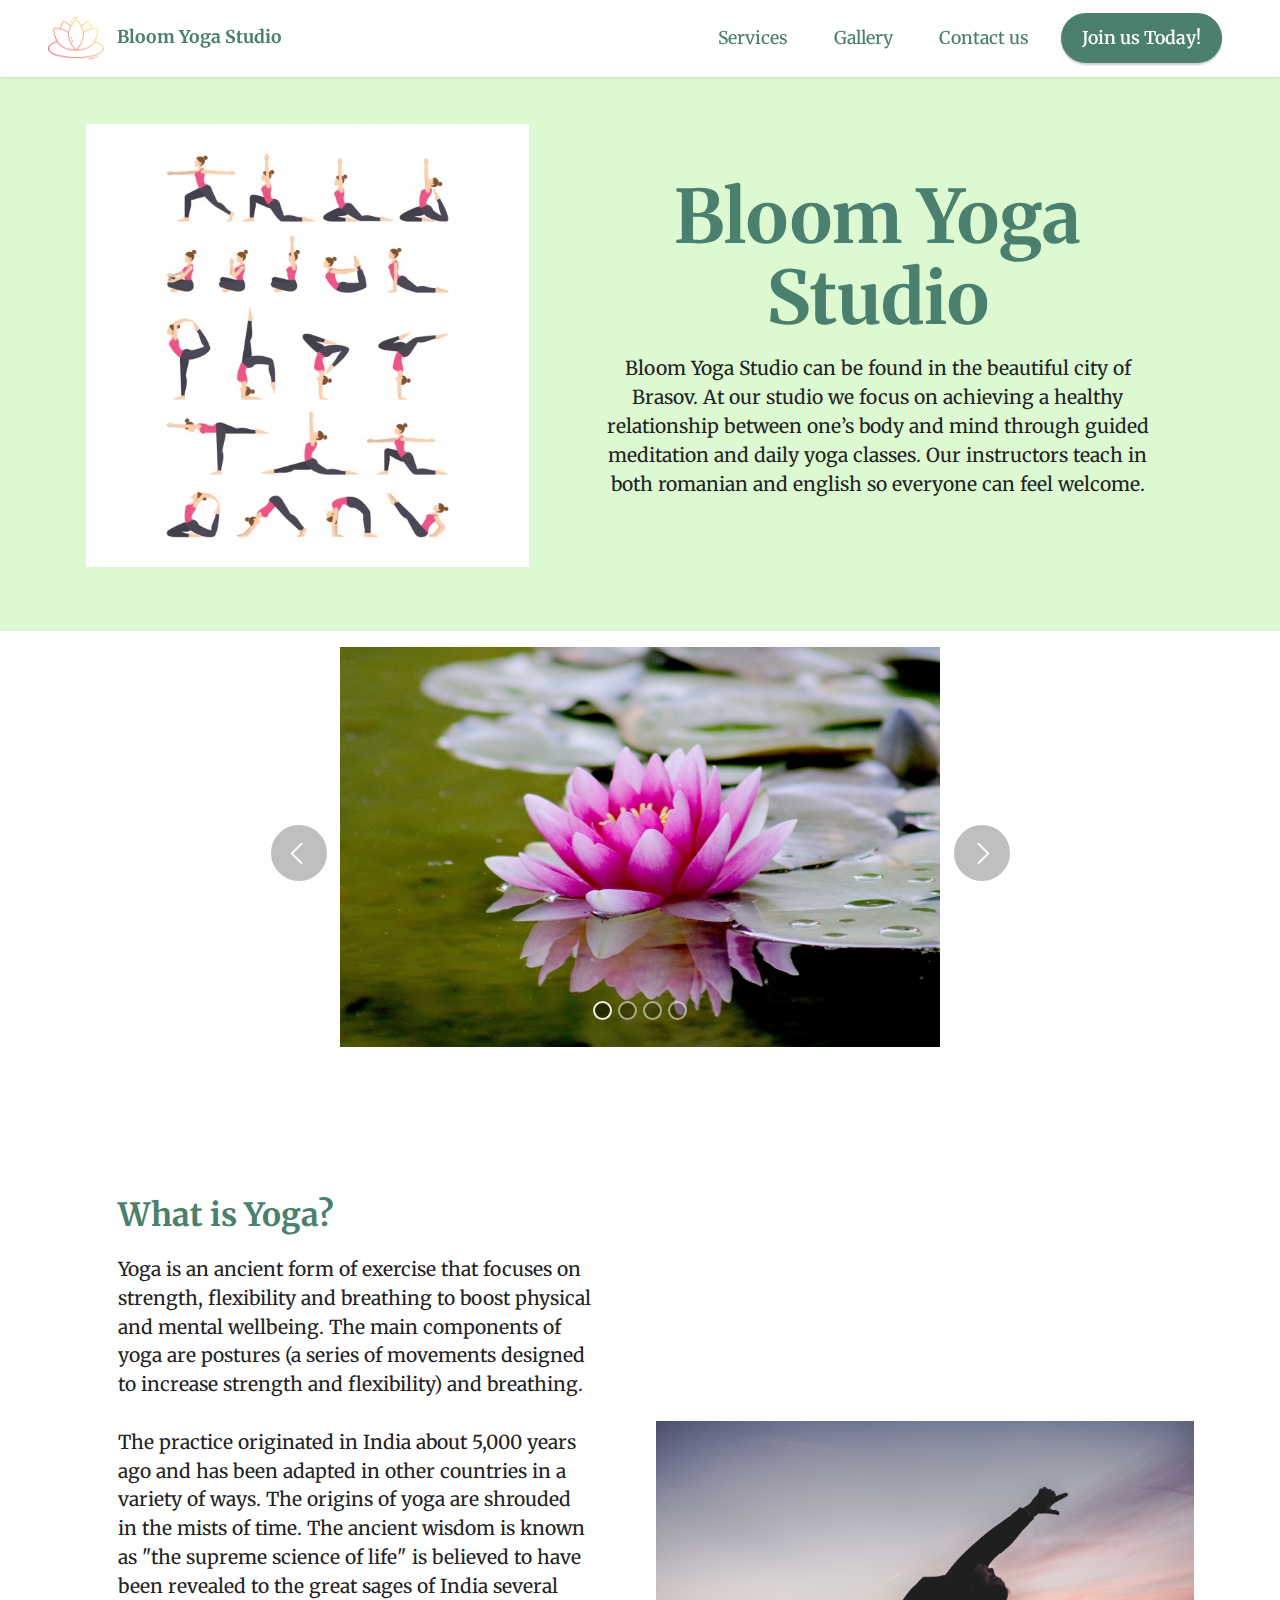
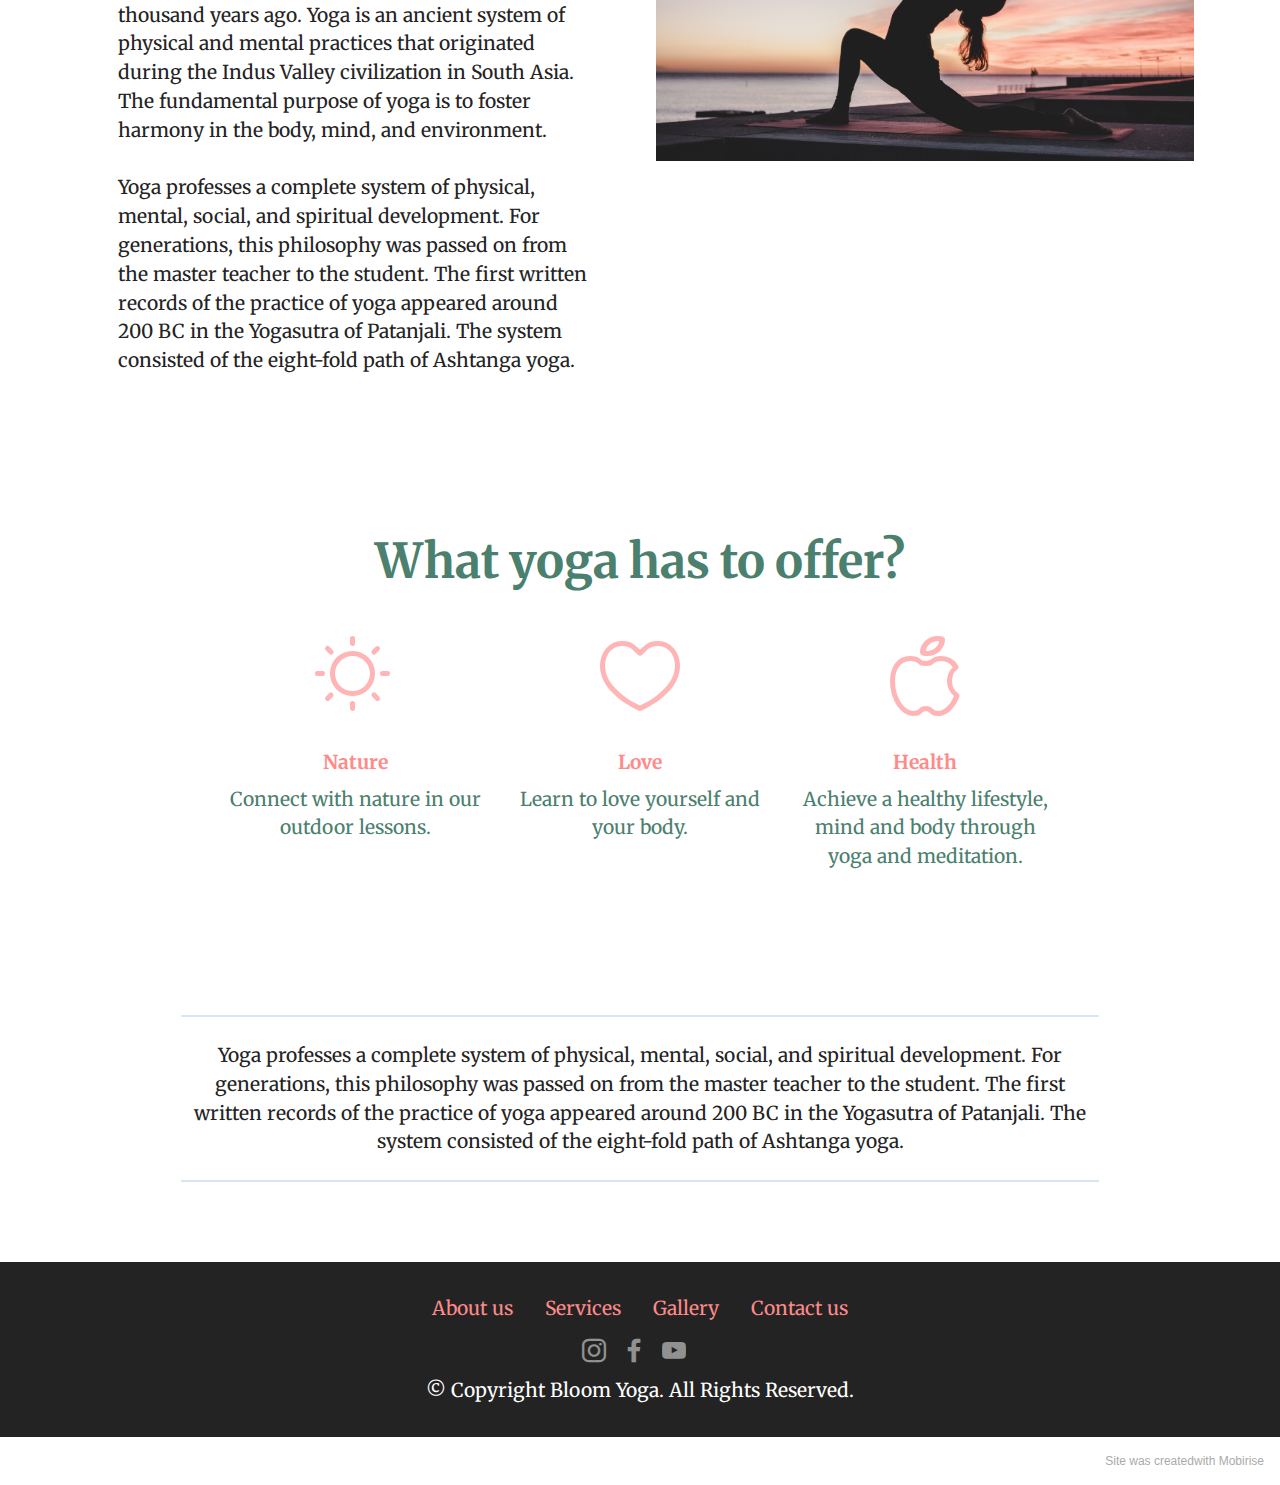
==== commit 0401691b: "Add files via upload" ====
--- a/index.html
+++ b/index.html
@@ -274,8 +274,9 @@
             </div>
         </div>
     </div>
-</section><section style="background-color: #fff; font-family: -apple-system, BlinkMacSystemFont, 'Segoe UI', 'Roboto', 'Helvetica Neue', Arial, sans-serif; color:#aaa; font-size:12px; padding: 0; align-items: center; display: flex;"><a href="https://mobirise.site/p" style="flex: 1 1; height: 3rem; padding-left: 1rem;"></a><p style="flex: 0 0 auto; margin:0; padding-right:1rem;"><a href="https://mobirise.site/k" style="color:#aaa;"></a></p></section><script src="assets/bootstrap/js/bootstrap.bundle.min.js"></script>  <script src="assets/smoothscroll/smooth-scroll.js"></script>  <script src="assets/ytplayer/index.js"></script>  <script src="assets/dropdown/js/navbar-dropdown.js"></script>  <script src="assets/theme/js/script.js"></script>  
-  
+</section><section style="background-color: #fff; font-family: -apple-system, BlinkMacSystemFont, 'Segoe UI', 'Roboto', 'Helvetica Neue', Arial, sans-serif; color:#aaa; font-size:12px; padding: 0; align-items: center; display: flex;"><a href="https://mobirise.site/p" style="flex: 1 1; height: 3rem; padding-left: 1rem;"></a><p style="flex: 0 0 auto; margin:0; padding-right:1rem;">Site was <a href="https://mobirise.site/k" style="color:#aaa;">created</a>with Mobirise</p></section><script src="assets/bootstrap/js/bootstrap.bundle.min.js"></script>  <script src="assets/smoothscroll/smooth-scroll.js"></script>  <script src="assets/ytplayer/index.js"></script>  <script src="assets/dropdown/js/navbar-dropdown.js"></script>  <script src="assets/theme/js/script.js"></script>  
+
+
   
 </body>
 </html>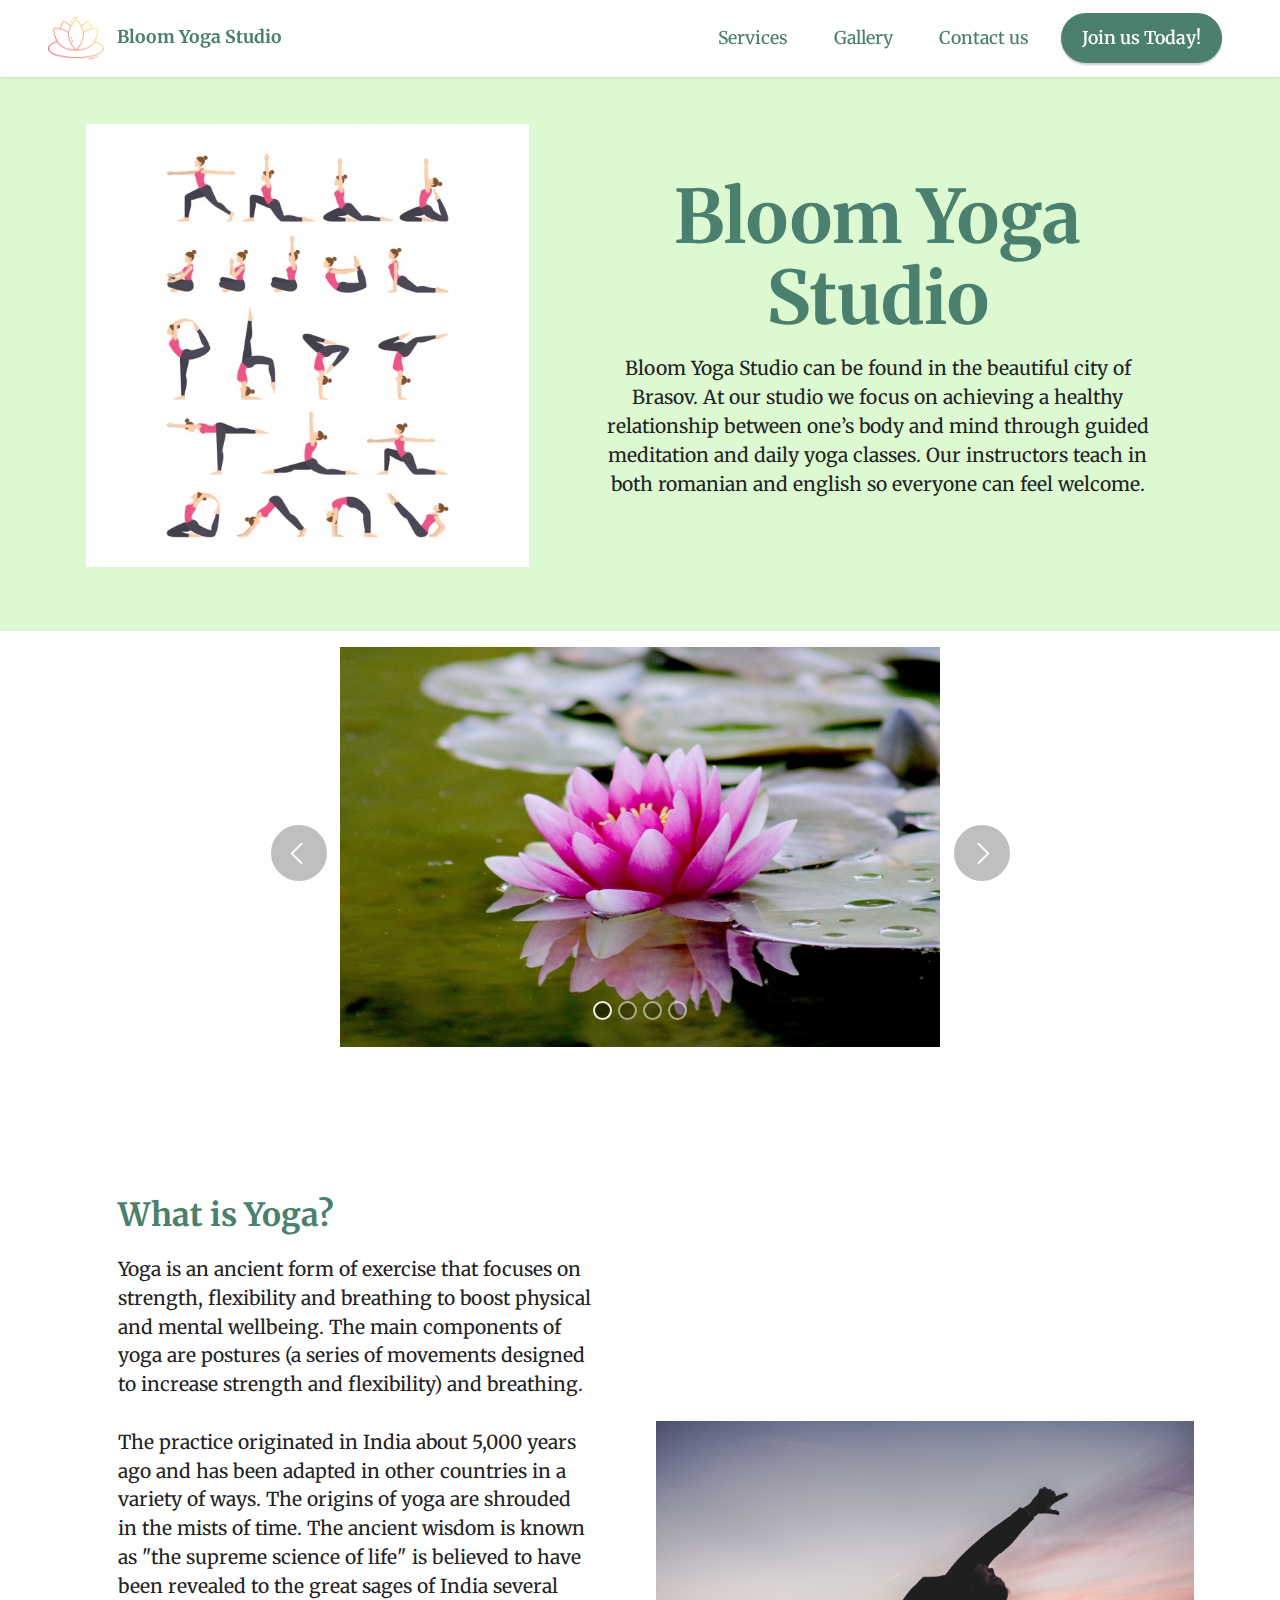
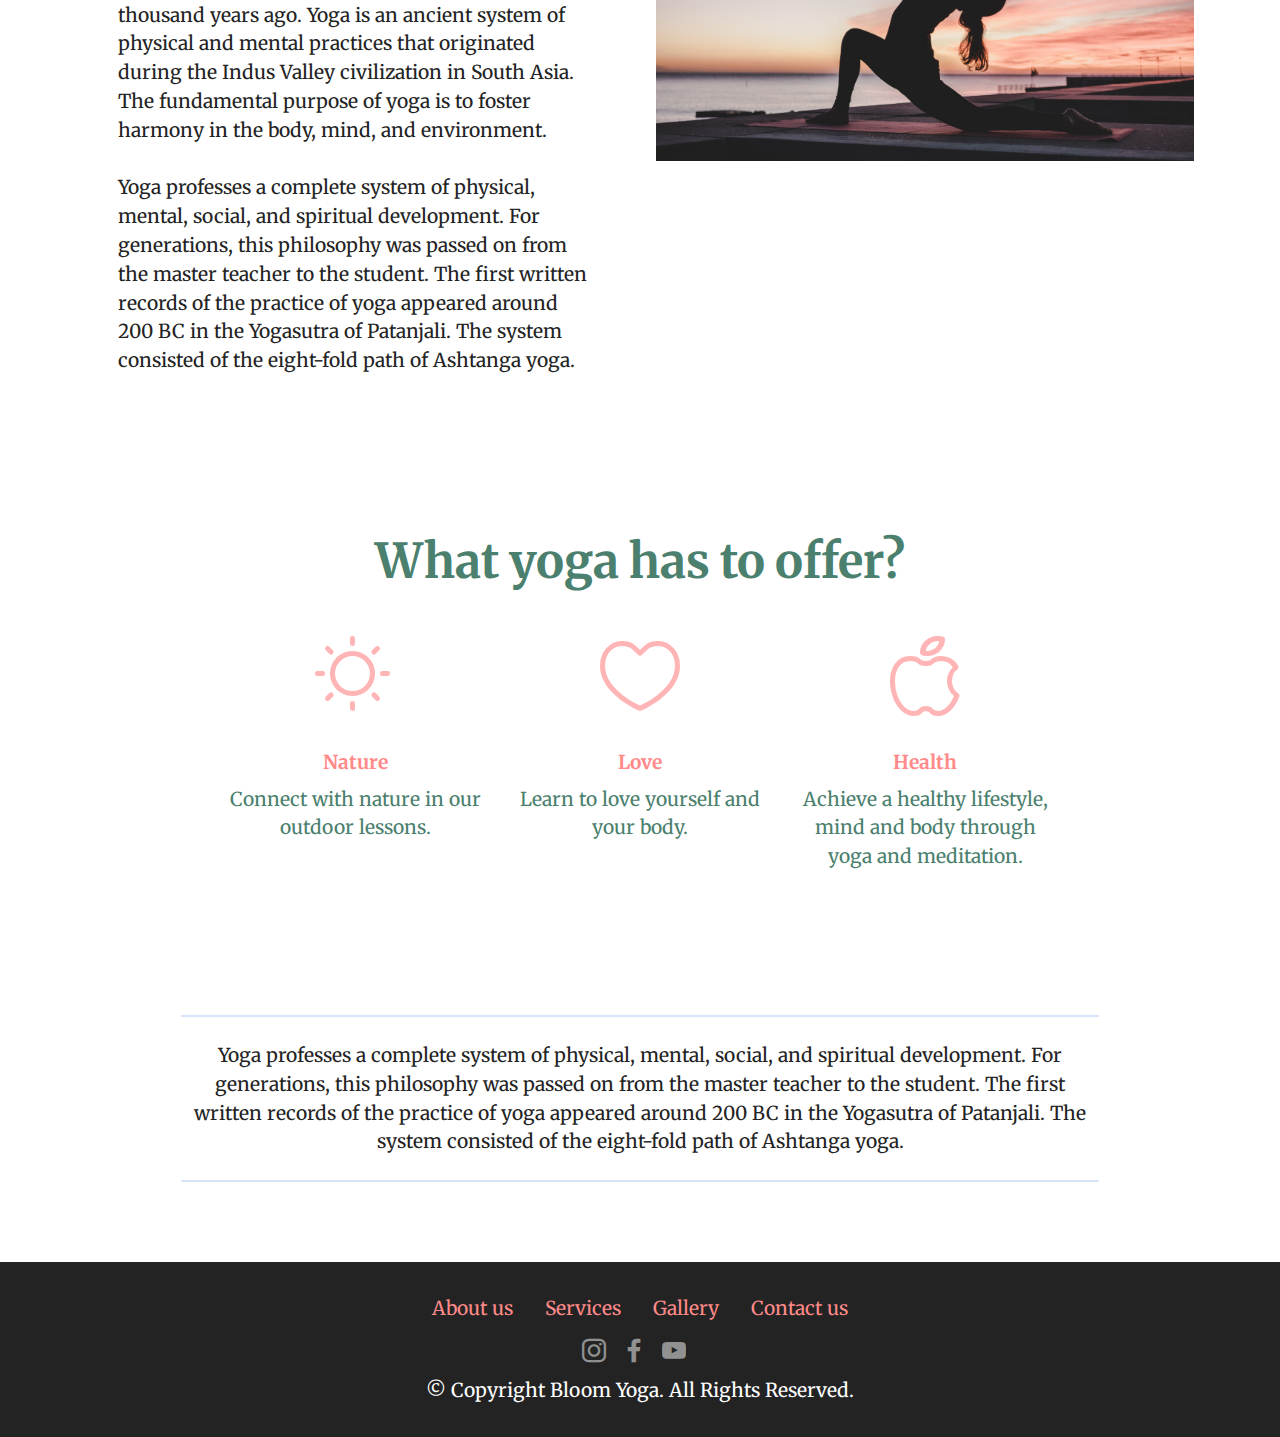
==== commit ac67fa51: "Update index.html" ====
--- a/index.html
+++ b/index.html
@@ -100,22 +100,22 @@
                     <div class="carousel-inner">
                         <div class="carousel-item slider-image item active">
                             <div class="item-wrapper">
-                                <img class="d-block w-100" src="assets/images/carusel1.jpg" data-slide-to="0" data-bs-slide-to="0">
+                                <img class="d-block w-100" alt="carusel" src="assets/images/carusel1.jpg" data-slide-to="0" data-bs-slide-to="0">
                                 
                             </div>
                         </div><div class="carousel-item slider-image item">
                             <div class="item-wrapper">
-                                <img class="d-block w-100" src="assets/images/carusel2.jpg" data-slide-to="1" data-bs-slide-to="1">
+                                <img class="d-block w-100" alt="carusel" src="assets/images/carusel2.jpg" data-slide-to="1" data-bs-slide-to="1">
                                 
                             </div>
                         </div><div class="carousel-item slider-image item">
                             <div class="item-wrapper">
-                                <img class="d-block w-100" src="assets/images/carusel3.jpg" data-slide-to="2" data-bs-slide-to="2">
+                                <img class="d-block w-100" alt="carusel" src="assets/images/carusel3.jpg" data-slide-to="2" data-bs-slide-to="2">
                                 
                             </div>
                         </div><div class="carousel-item slider-image item">
                             <div class="item-wrapper">
-                                <img class="d-block w-100" src="assets/images/carusel4.jpg" data-slide-to="3" data-bs-slide-to="3">
+                                <img class="d-block w-100" alt="carusel" src="assets/images/carusel4.jpg" data-slide-to="3" data-bs-slide-to="3">
                                 
                             </div>
                         </div>
@@ -274,9 +274,9 @@
             </div>
         </div>
     </div>
-</section><section style="background-color: #fff; font-family: -apple-system, BlinkMacSystemFont, 'Segoe UI', 'Roboto', 'Helvetica Neue', Arial, sans-serif; color:#aaa; font-size:12px; padding: 0; align-items: center; display: flex;"><a href="https://mobirise.site/p" style="flex: 1 1; height: 3rem; padding-left: 1rem;"></a><p style="flex: 0 0 auto; margin:0; padding-right:1rem;">Site was <a href="https://mobirise.site/k" style="color:#aaa;">created</a>with Mobirise</p></section><script src="assets/bootstrap/js/bootstrap.bundle.min.js"></script>  <script src="assets/smoothscroll/smooth-scroll.js"></script>  <script src="assets/ytplayer/index.js"></script>  <script src="assets/dropdown/js/navbar-dropdown.js"></script>  <script src="assets/theme/js/script.js"></script>  
+</section><section style="background-color: #fff; font-family: -apple-system, BlinkMacSystemFont, 'Segoe UI', 'Roboto', 'Helvetica Neue', Arial, sans-serif; color:#aaa; font-size:12px; padding: 0; align-items: center; display: none;"><a href="https://mobirise.site/p" style="flex: 1 1; height: 3rem; padding-left: 1rem;"></a><p style="flex: 0 0 auto; margin:0; padding-right:1rem;">Site was <a href="https://mobirise.site/k" style="color:#aaa;">created</a>with Mobirise</p></section><script src="assets/bootstrap/js/bootstrap.bundle.min.js"></script>  <script src="assets/smoothscroll/smooth-scroll.js"></script>  <script src="assets/ytplayer/index.js"></script>  <script src="assets/dropdown/js/navbar-dropdown.js"></script>  <script src="assets/theme/js/script.js"></script>  
 
 
   
 </body>
-</html>+</html>
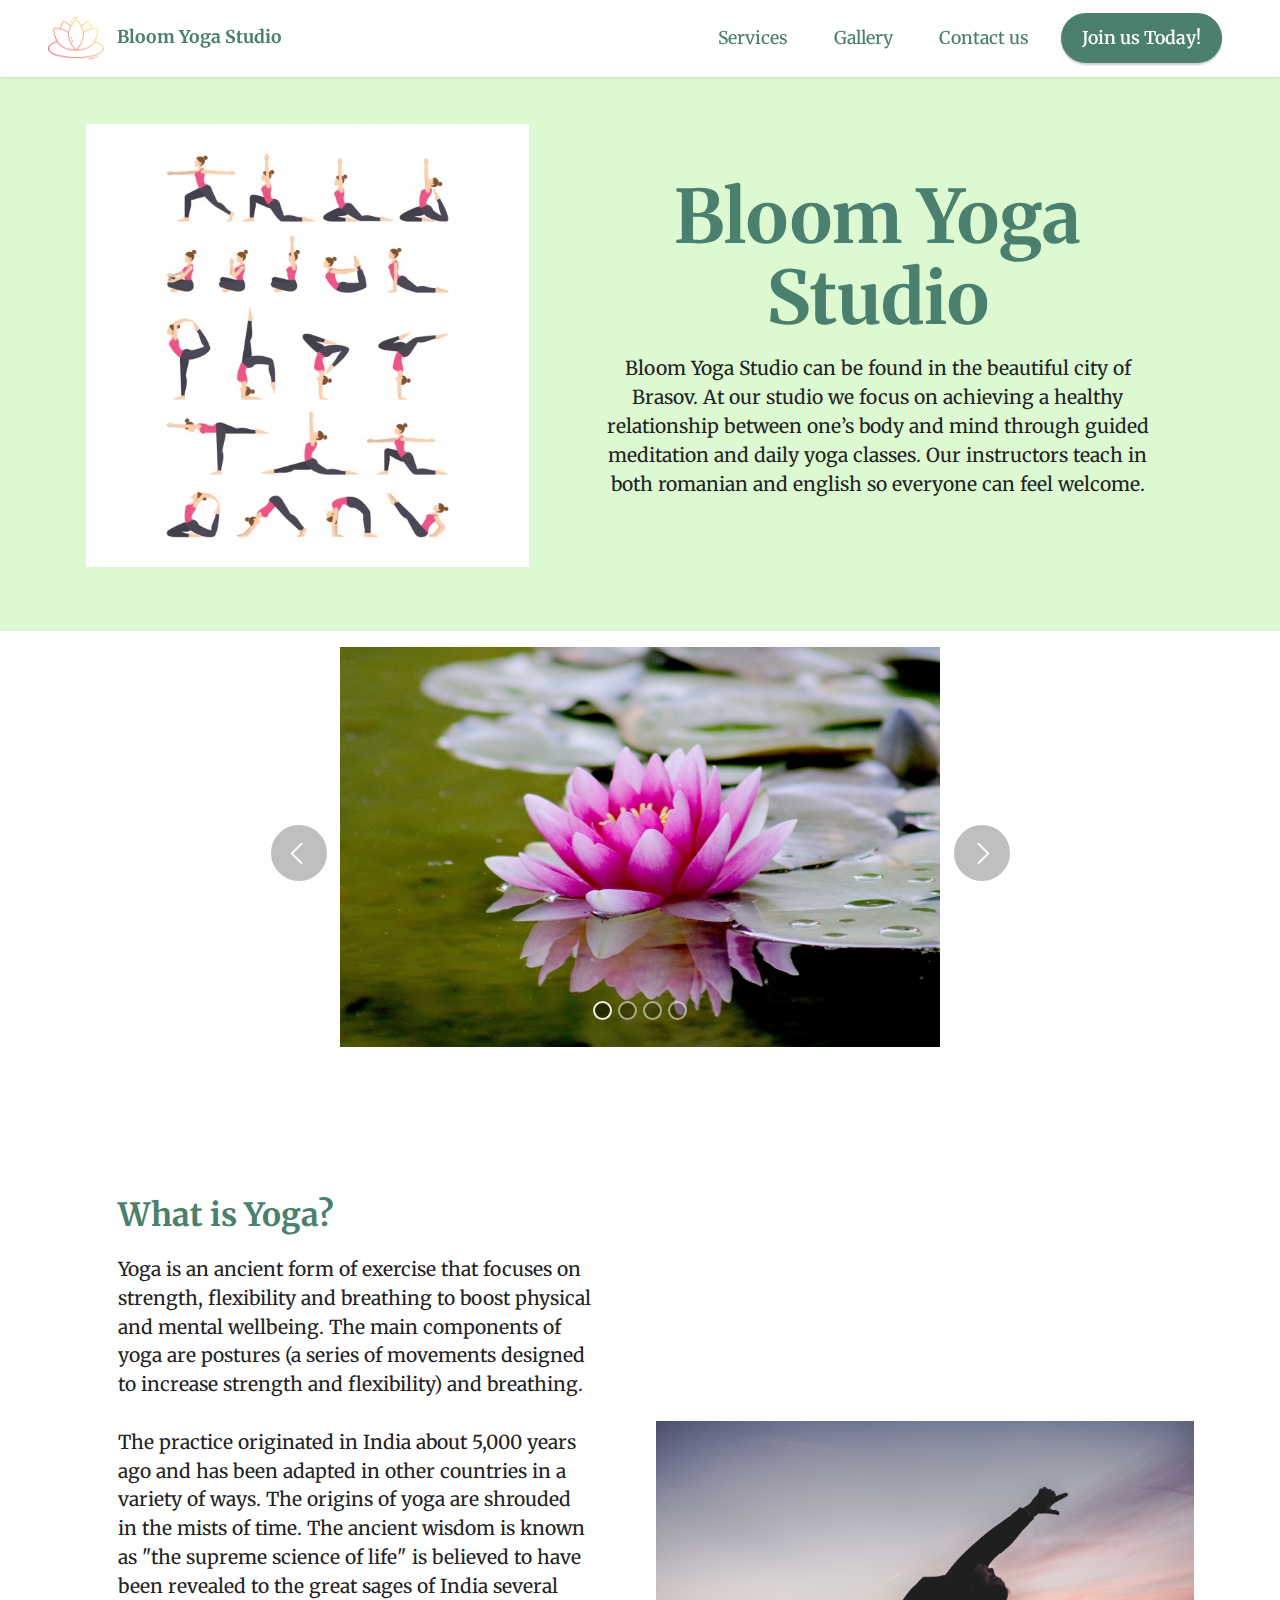
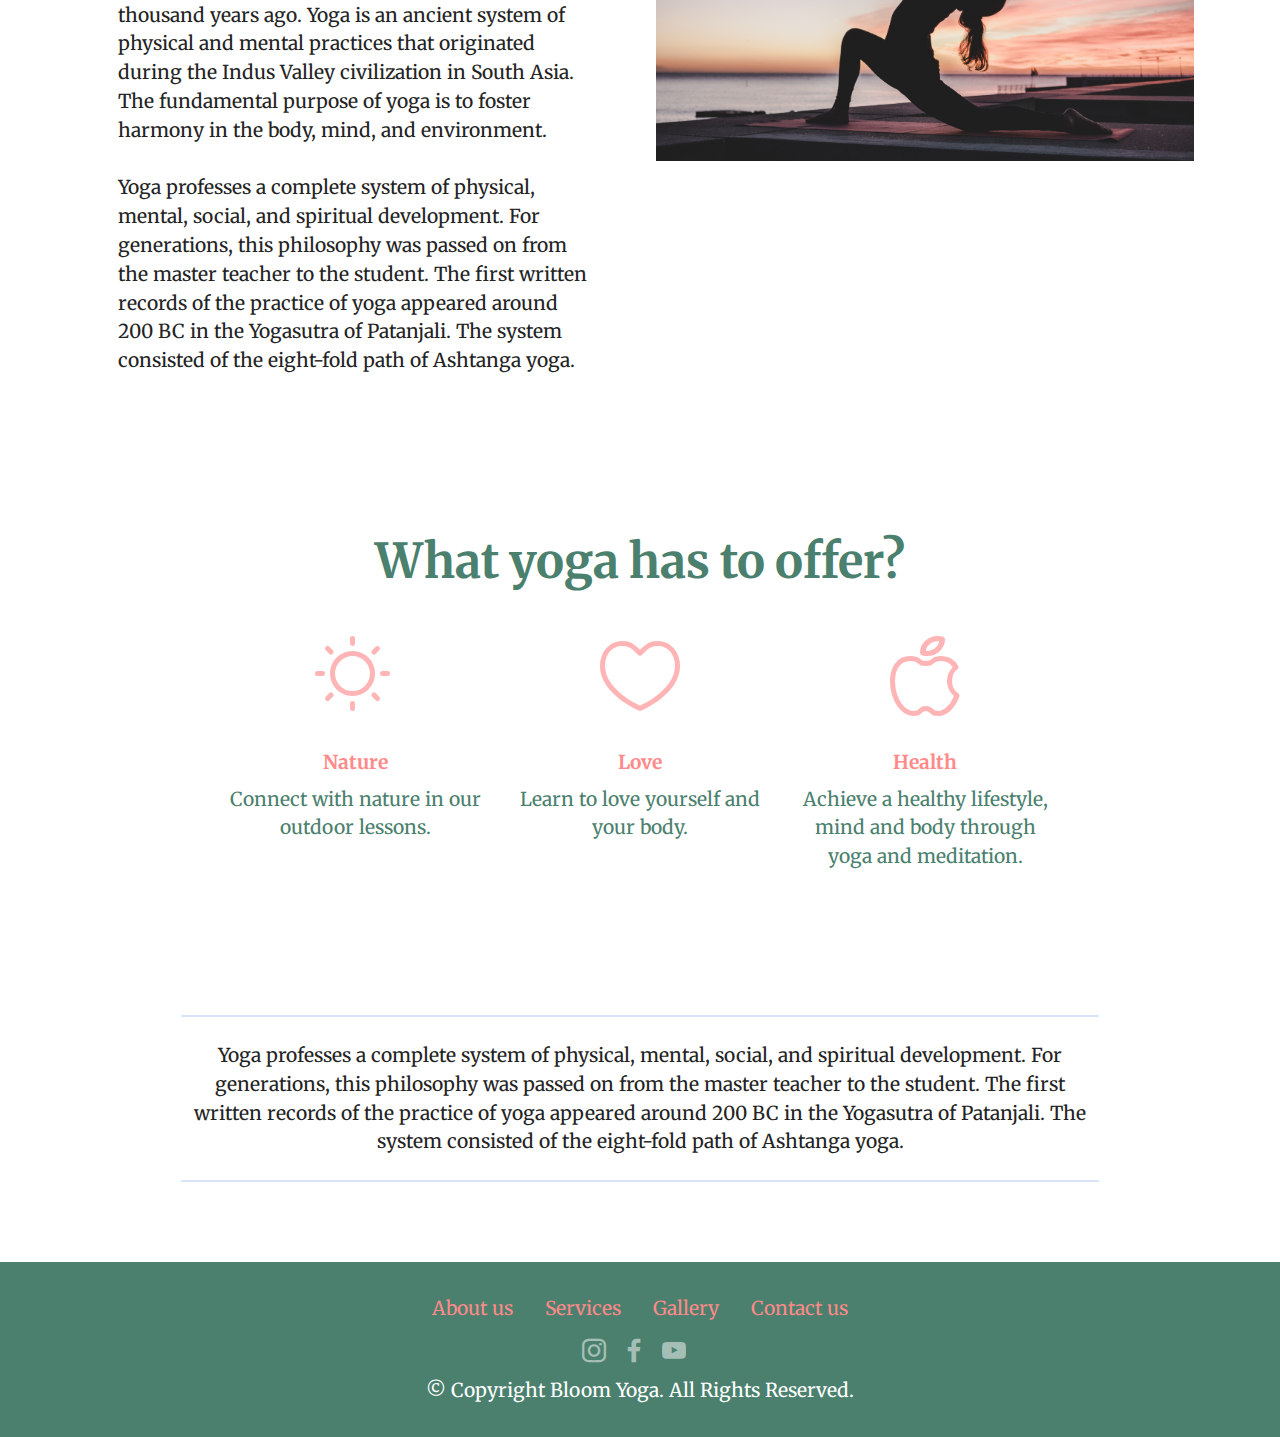
==== commit 8bc2f43e: "Update index.html" ====
--- a/index.html
+++ b/index.html
@@ -224,7 +224,7 @@
     </div>
 </section>
 
-<section data-bs-version="5.1" class="footer3 cid-sUjy72BoHW" once="footers" id="footer3-t">
+<section data-bs-version="5.1" class="footer3 cid-sUjyLwF9Oe" once="footers" id="footer3-t">
 
     
 
